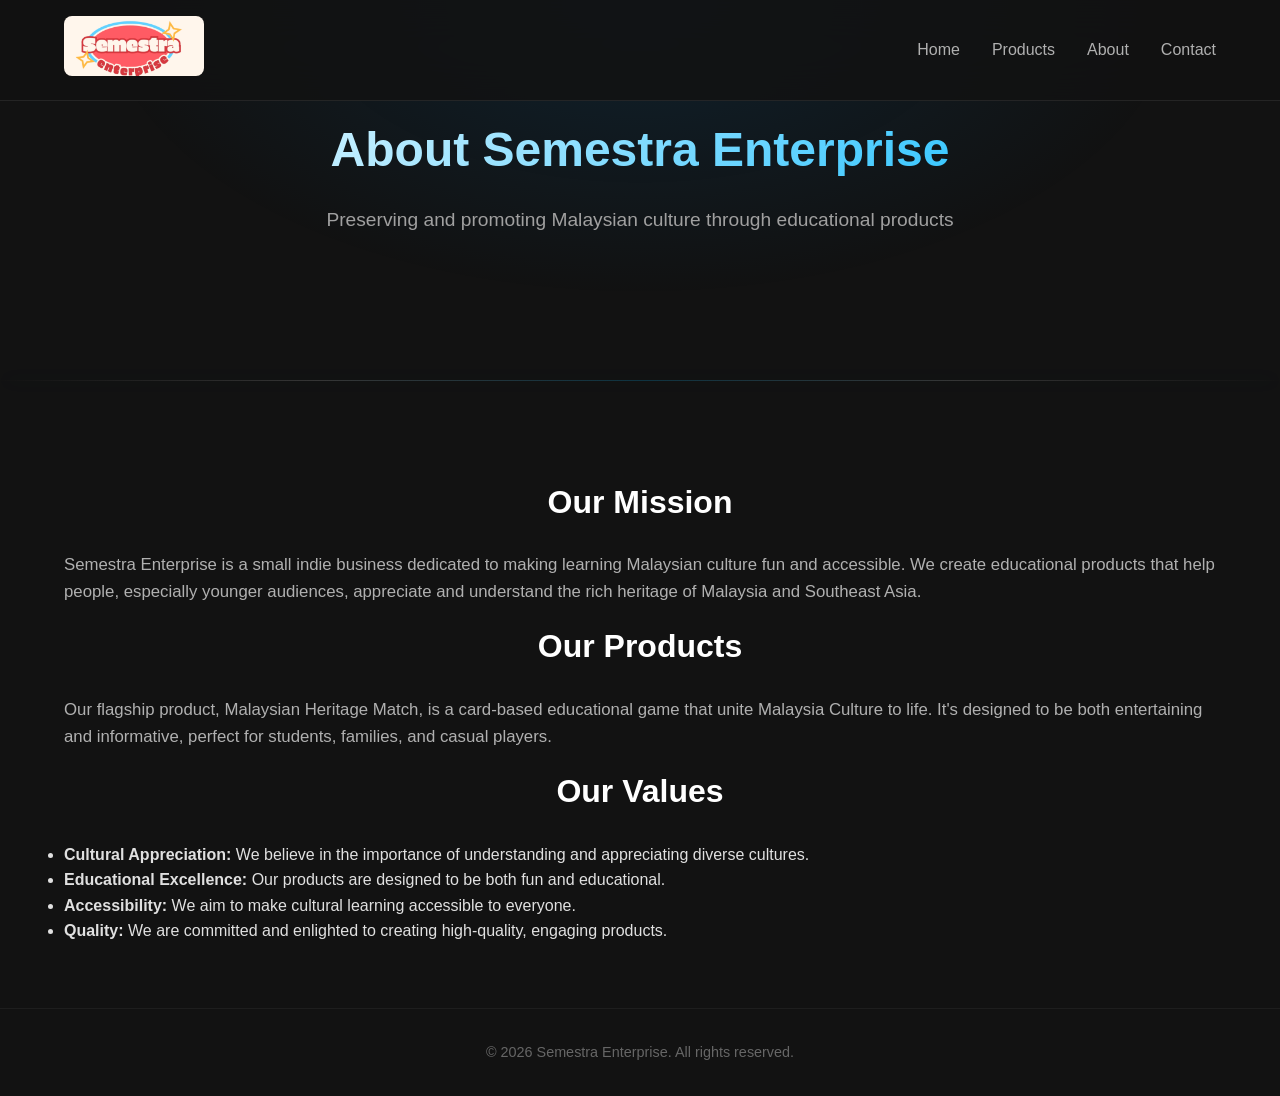
==== docs/about.html @ 5977fb9f "href to main page when clicked on logo. fixed logo size" ====
<!DOCTYPE html>
<html lang="en">
<head>
  <meta charset="UTF-8">
  <meta name="viewport" content="width=device-width, initial-scale=1.0">
  <title>About Semestra Enterprise</title>
  <link rel="stylesheet" href="style.css">
</head>
<body>
  <nav>
    <div class="container">
      <a href="index.html"><img src="assets/image/logo.jpeg" alt="Semestra Enterprise Logo" href class="logo"></a>
      <span class="menu-toggle">&#9776;</span>
        <div class="nav-links">
          <a href="index.html">Home</a>
          <a href="products.html">Products</a>
          <a href="about.html">About</a>
          <a href="contact.html">Contact</a>
        </div>
    </div>
  </nav>

  <section class="hero">
    <div class="container">
      <h1>About Semestra Enterprise</h1>
      <p>Preserving and promoting Malaysian culture through educational products</p>
    </div>
  </section>

  <div class="divider"></div>
  <section>
    <div class="container">
      <h2>Our Mission</h2>
      <p>Semestra Enterprise is a small indie business dedicated to making learning Malaysian culture fun and accessible. We create educational products that help people, especially younger audiences, appreciate and understand the rich heritage of Malaysia and Southeast Asia.</p>
      
      <h2>Our Products</h2>
      <p>Our flagship product, Malaysian Heritage Match, is a card-based educational game that unite Malaysia Culture to life. It's designed to be both entertaining and informative, perfect for students, families, and casual players.</p>
      
      <h2>Our Values</h2>
      <ul>
        <li><strong>Cultural Appreciation:</strong> We believe in the importance of understanding and appreciating diverse cultures.</li>
        <li><strong>Educational Excellence:</strong> Our products are designed to be both fun and educational.</li>
        <li><strong>Accessibility:</strong> We aim to make cultural learning accessible to everyone.</li>
        <li><strong>Quality:</strong> We are committed and enlighted to creating high-quality, engaging products.</li>
      </ul>
    </div>
  </section>

  <footer>
    <div class="container">
      <p>&copy; 2026 Semestra Enterprise. All rights reserved.</p>
    </div>
  </footer>

    <script src="script.js"></script>
</body>
</html>
---- docs/style.css ----
/* =========================
   Global Styles
========================= */
* {
  box-sizing: border-box;
  margin: 0;
  padding: 0;
}

html,
body {
  font-family: "Segoe UI", "Helvetica Neue", Arial, sans-serif;
  line-height: 1.6;
  color: #e0e0e0;
  background-color: #121212;
  min-height: 100vh;
  transition: background-color 0.3s, color 0.3s;
}

/* =========================
   Layout
========================= */
.container {
  width: 90%;
  max-width: 1200px;
  margin: 0 auto;
}

/* =========================
   Glass Effects
========================= */
.glass {
  background: rgba(255, 255, 255, 0.08);
  backdrop-filter: blur(12px);
  -webkit-backdrop-filter: blur(12px);
  border: 1px solid rgba(255, 255, 255, 0.1);
}

.glass-nav {
  background: rgba(18, 18, 18, 0.85);
  backdrop-filter: blur(20px);
  -webkit-backdrop-filter: blur(20px);
  border-bottom: 1px solid rgba(255, 255, 255, 0.08);
}

.glass-card {
  background: rgba(255, 255, 255, 0.06);
  backdrop-filter: blur(20px);
  -webkit-backdrop-filter: blur(20px);
  border: 1px solid rgba(255, 255, 255, 0.1);
  transition:
    transform 0.3s,
    box-shadow 0.3s,
    background 0.3s;
}

.glass-card:hover {
  transform: translateY(-8px);
  box-shadow: 0 20px 40px rgba(0, 0, 0, 0.4);
  background: rgba(255, 255, 255, 0.1);
}

/* =========================
   Navbar
========================= */
nav {
  position: fixed;
  top: 0;
  left: 0;
  width: 100%;
  padding: 1rem 0;
  z-index: 1000;

  background: rgba(18, 18, 18, 0.85);
  backdrop-filter: blur(20px);
  -webkit-backdrop-filter: blur(20px);

  border-bottom: 1px solid rgba(255, 255, 255, 0.08);
}

/* FIXED */
nav .container {
  display: flex;
  align-items: center;
  justify-content: space-between;
}

.logo {
  height: 60px;
  width: 140px;
  margin-right: 1rem;
  animation: pulseLogo 3s ease-in-out infinite;
  border-radius: 8px;
  overflow: hidden;
  object-fit:cover;
}

nav .nav-links {
  display: flex;
  align-items: center;
  gap: 2rem;
}

nav a {
  text-decoration: none;
  color: #b0b0b0;
  font-weight: 500;
  font-size: 1rem;
  transition:
    color 0.2s,
    text-shadow 0.2s;
}

nav a:hover {
  color: #fff;
  text-shadow: 0 0 20px rgba(0, 183, 255, 0.5);
}

/* Hamburger */
nav .menu-toggle {
  display: none;
  cursor: pointer;
  font-size: 1.8rem;
  color: white;
  user-select: none;
}

/* =========================
   Hero
========================= */
.hero {
  padding: 7rem 0 5rem;
  text-align: center;
  position: relative;
  overflow: hidden;
}

.hero::before {
  content: "";
  position: absolute;
  inset: 0;

  background: radial-gradient(
    ellipse at top,
    rgba(0, 120, 200, 0.15) 0%,
    transparent 60%
  );

  pointer-events: none;
}

.hero img:not(.hero-comp-logo) {
  animation: pulseLogo 3s ease-in-out infinite;
  margin-bottom: 1.5rem;
  animation: pulseLogo 3s ease-in-out infinite;
  border-radius: 8px;
  overflow: hidden;
}

.hero-comp-logo {
  width: 600px;
  /* max-width: 600px; */
  height: 300px;
  margin-bottom: 2rem;
  border-radius: 12px;
  overflow: hidden;
  object-fit: contain;

  opacity: 0;
  animation: fadeIn 3s ease forwards 0.75s;
}


.hero h1 {
  font-size: 3rem;
  margin-bottom: 1rem;

  background: linear-gradient(135deg, #fff 0%, #00b7ff 100%);
  -webkit-background-clip: text;
  -webkit-text-fill-color: transparent;
  background-clip: text;

  opacity: 0;
  animation: fadeIn 0.5s ease forwards;
}

.hero p {
  font-size: 1.2rem;
  margin-bottom: 2rem;
  color: #a0a0a0;

  opacity: 0;
  animation: fadeIn 0.5s ease forwards 0.25s;
}

.hero .btn {
  display: inline-block;

  padding: 0.9rem 2rem;
  border: none;
  border-radius: 8px;

  text-decoration: none;
  font-size: 1rem;
  font-weight: 600;

  cursor: pointer;

  background: linear-gradient(135deg, #0077c2 0%, #00b7ff 100%);
  color: white;

  transition:
    transform 0.2s,
    box-shadow 0.2s;

  opacity: 0;
  animation: fadeIn 0.5s ease forwards 0.5s;
}

.hero .btn:hover {
  transform: translateY(-6px);
  box-shadow: 0 10px 30px rgba(0, 183, 255, 0.3);
}

/* =========================
   Product Grid
========================= */
.product-grid {
  display: grid;
  grid-template-columns: repeat(auto-fit, minmax(280px, 1fr));
  gap: 2rem;

  margin: 3rem 0;
}

/* =========================
   Product Card
========================= */
.product-card {
  position: relative;

  border: 1px solid rgba(255, 255, 255, 0.08);
  border-radius: 18px;
  overflow: hidden;

  display: flex;
  flex-direction: column;

  cursor: pointer;

  background:
    linear-gradient(
      180deg,
      rgba(255, 255, 255, 0.06) 0%,
      rgba(255, 255, 255, 0.02) 100%
    ),
    rgba(20, 20, 20, 0.75);

  backdrop-filter: blur(18px);

  box-shadow:
    0 10px 30px rgba(0, 0, 0, 0.35),
    inset 0 1px 0 rgba(255, 255, 255, 0.05);

  transition:
    transform 0.25s ease,
    box-shadow 0.25s ease,
    border-color 0.25s ease;

  opacity: 0;
  animation: fadeIn 0.8s ease forwards 0.2s;
}

.product-card:hover {
  transform: translateY(-6px);

  border-color: rgba(0, 183, 255, 0.35);

  box-shadow:
    0 18px 45px rgba(0, 0, 0, 0.45),
    0 0 20px rgba(0, 183, 255, 0.12);
}

.product-card img {
  width: 100%;
  height: 220px;
  object-fit: cover;

  border-bottom: 1px solid rgba(255, 255, 255, 0.05);
}

.product-card .card-body {
  padding: 1.5rem;

  display: flex;
  flex-direction: column;
  flex-grow: 1;
}

.product-card h3 {
  font-size: 1.3rem;
  margin-bottom: 0.5rem;

  padding: 0.2rem 0.4rem;

  color: white;
}

.product-card p {
  flex-grow: 1;

  padding: 0.2rem 0.4rem;

  font-size: 0.95rem;
  margin-bottom: 1rem;

  color: #a0a0a0;
}

.product-card .price {
  font-size: 1.2rem;
  font-weight: bold;

  margin-bottom: 1rem;

  color: #00b7ff;
}

.product-card .btn {
  align-self: flex-start;

  margin: 1rem 1rem;

  padding: 0.6rem 1.2rem;
  border-radius: 6px;

  text-decoration: none;
  font-size: 0.9rem;
  font-weight: 600;

  background: linear-gradient(135deg, #0077c2 0%, #00b7ff 100%);
  color: white;

  transition:
    transform 0.2s,
    box-shadow 0.2s;
}

.product-card .btn:hover {
  transform: translateY(-2px);
  box-shadow: 0 8px 20px rgba(0, 183, 255, 0.25);
}

/* =========================
   Product Detail
========================= */
.product-detail {
  display: grid;
  grid-template-columns: 1fr 1fr;

  gap: 3rem;
  align-items: start;

  margin-top: 2rem;
}

.product-detail .product-image {
  width: 100%;
  border-radius: 16px;
}

.product-info {
  padding: 1rem;
}

.product-info h3 {
  font-size: 2rem;
  margin-bottom: 1rem;
}

.product-info .description {
  font-size: 1.1rem;
  margin-bottom: 1.5rem;

  color: #b0b0b0;
}

.product-info .price {
  font-size: 2rem;
  margin-bottom: 1.5rem;

  color: #00b7ff;
}

/* =========================
   Sections
========================= */
section {
  padding: 4rem 0;
  animation: fadeIn 0.8s ease forwards;
}

section h2 {
  text-align: center;

  font-size: 2rem;
  margin-bottom: 1.5rem;

  color: white;
}

section p {
  color: #b0b0b0;
  margin-bottom: 1rem;

  font-size: 1.05rem;
}

/* =========================
   Form
========================= */
form {
  max-width: 600px;
  margin: 0 auto;

  display: grid;
  gap: 1rem;
}

form input,
form textarea {
  width: 100%;

  padding: 1rem;
  border-radius: 8px;

  border: 1px solid rgba(255, 255, 255, 0.1);

  background: rgba(255, 255, 255, 0.05);
  color: white;

  font-family: inherit;
  font-size: 1rem;

  transition:
    border-color 0.2s,
    background 0.2s;
}

form input:focus,
form textarea:focus {
  outline: none;

  border-color: #00b7ff;
  background: rgba(255, 255, 255, 0.08);
}

form button {
  padding: 1rem 1.5rem;
  border: none;
  border-radius: 8px;

  cursor: pointer;

  font-size: 1rem;
  font-weight: 600;

  background: linear-gradient(135deg, #0077c2 0%, #00b7ff 100%);
  color: white;

  transition:
    transform 0.2s,
    box-shadow 0.2s;
}

form button:hover {
  transform: translateY(-2px);
  box-shadow: 0 10px 30px rgba(0, 183, 255, 0.3);
}

/* =========================
   Footer
========================= */
footer {
  text-align: center;

  padding: 2rem 0;

  font-size: 0.9rem;
  color: #666;

  border-top: 1px solid rgba(255, 255, 255, 0.05);
}

/* =========================
   Animations
========================= */
@keyframes fadeIn {
  from {
    opacity: 0;
    transform: translateY(20px);
  }

  to {
    opacity: 1;
    transform: translateY(0);
  }
}

@keyframes pulseLogo {
  0%,
  100% {
    transform: scale(1);
  }

  50% {
    transform: scale(1.05);
  }
}

/* =========================
   Mobile
========================= */
@media (max-width: 768px) {
  .hero h1 {
    font-size: 2rem;
  }

  /* SHOW hamburger */
  nav .menu-toggle {
    display: block;
  }

  /* Mobile nav */
  nav .nav-links {
    display: none;

    position: absolute;
    top: 100%;
    left: 0;

    width: 100%;

    flex-direction: column;
    align-items: center;

    gap: 1rem;
    padding: 1.5rem;

    background: rgba(18, 18, 18, 0.95);

    border-bottom: 1px solid rgba(255, 255, 255, 0.08);
  }

  nav .nav-links.show {
    display: flex;
  }

  .product-detail {
    grid-template-columns: 1fr;
    gap: 2rem;
  }
}

/* Hide hamburger on desktop */
@media (min-width: 769px) {
  nav .menu-toggle {
    display: none;
  }
}

.divider {
  width: 100%;
  height: 1px;
  margin: 2rem 0;

  border: none;

  background: linear-gradient(
    to right,
    transparent,
    rgba(255, 255, 255, 0.15),
    rgba(0, 183, 255, 0.2),
    rgba(255, 255, 255, 0.15),
    transparent
  );

  box-shadow: 0 0 20px rgba(0, 183, 255, 0.15);
}

.form-note {
  text-align: center;
  font-size: 0.9rem;
  color: #888;
  margin-top: 1rem;
}

.contact-btn-list {
  display: flex;
  justify-content: center;
  gap: 10px;
  flex-direction: row;
}

.btn-contact {
  display: block;
  width: fit-content;
  /* margin: 0 auto; */

  padding: 0.9rem 2rem;
  border: none;
  border-radius: 8px;

  text-decoration: none;
  font-size: 1rem;
  font-weight: 600;

  cursor: pointer;

  background: linear-gradient(135deg, #0077c2 0%, #00b7ff 100%);
  color: white;

  transition:
    transform 0.2s,
    box-shadow 0.2s;
}
.btn-contact:hover {
  transform: translateY(-2px);
  box-shadow: 0 10px 30px rgba(0, 183, 255, 0.3);
}
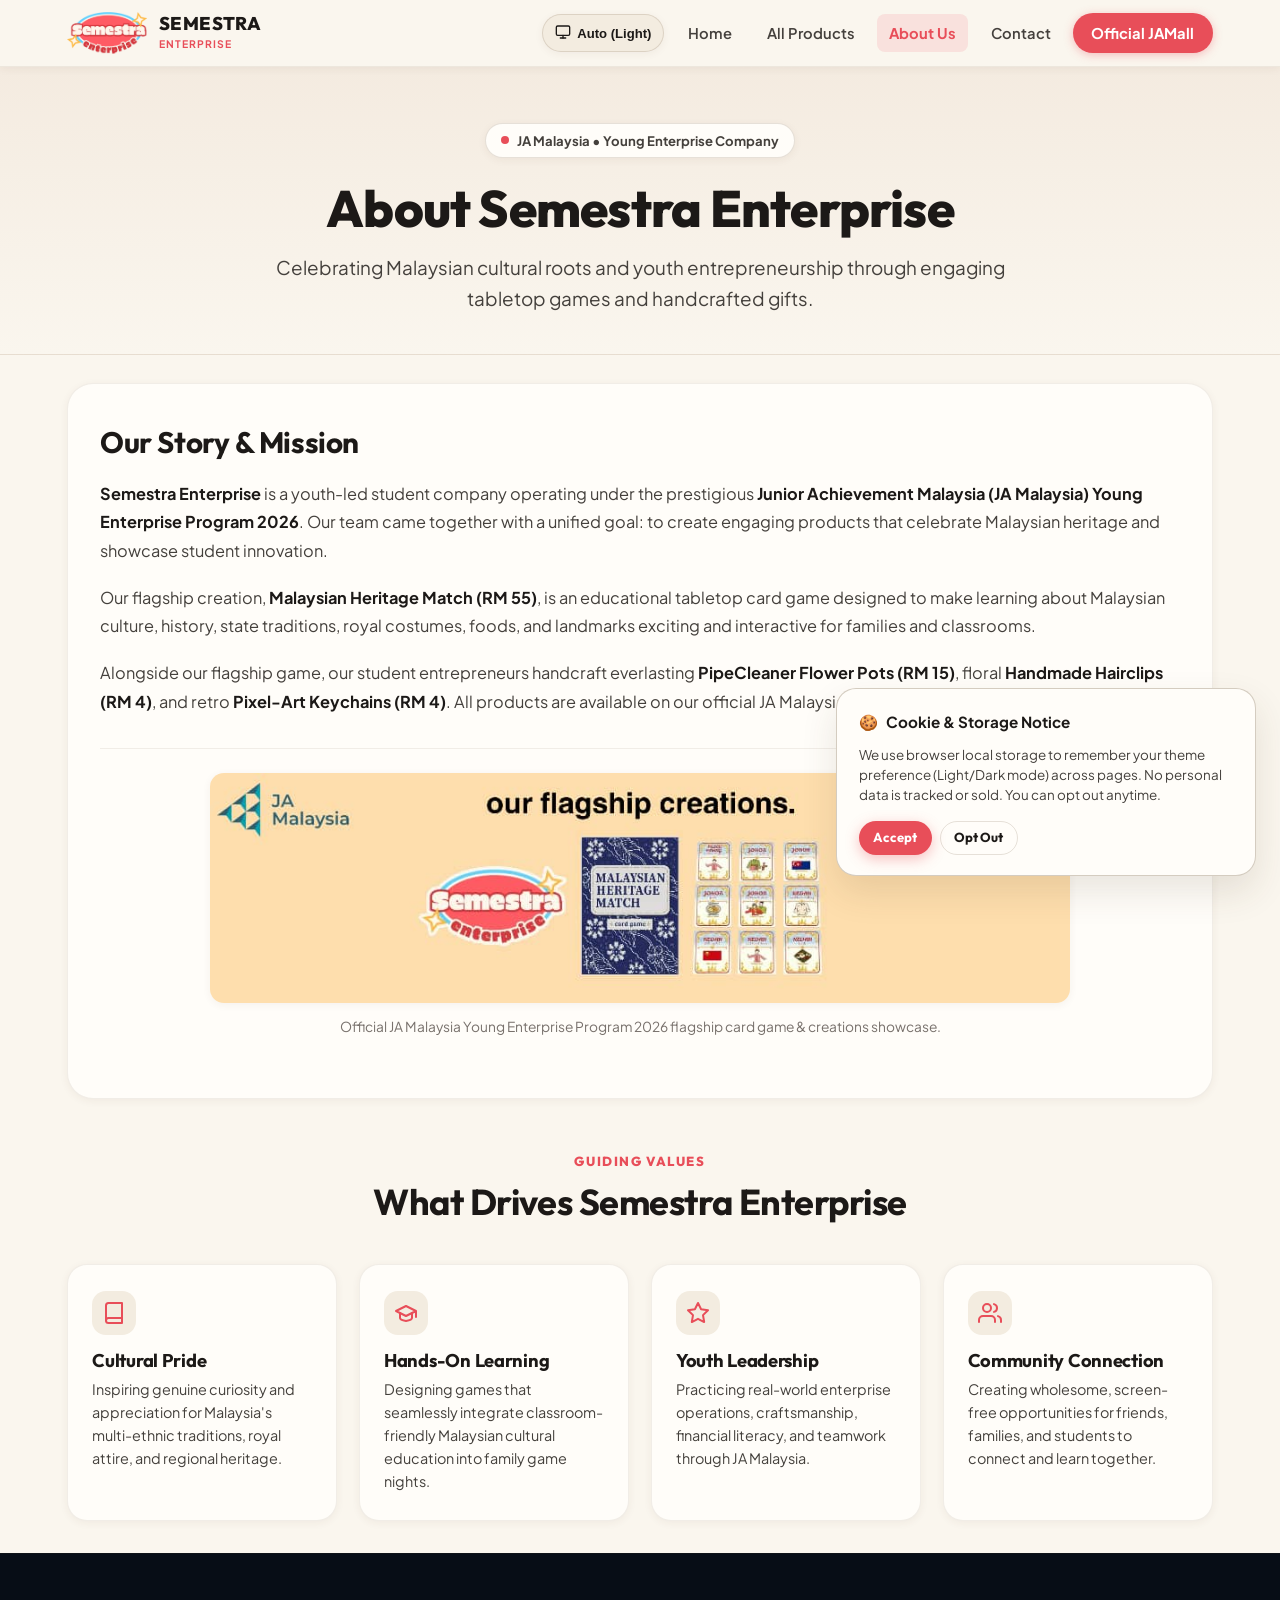
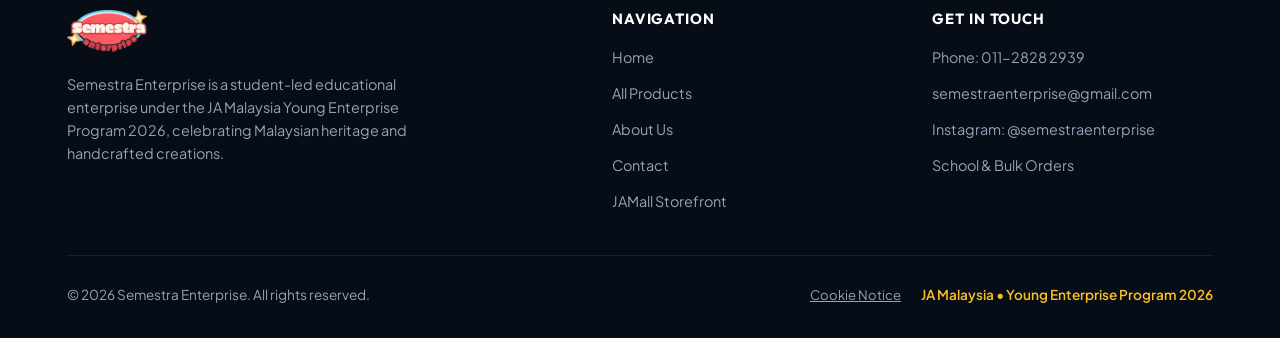
==== commit 042e0a3e: "feat: complete storefront update with 3-mode theme, official JAMall assets, mobile responsiveness, a" ====
--- a/docs/about.html
+++ b/docs/about.html
@@ -1,57 +1,227 @@
 <!DOCTYPE html>
 <html lang="en">
-<head>
-  <meta charset="UTF-8">
-  <meta name="viewport" content="width=device-width, initial-scale=1.0">
-  <title>About Semestra Enterprise</title>
-  <link rel="stylesheet" href="style.css">
-</head>
-<body>
-  <nav>
-    <div class="container">
-      <a href="index.html"><img src="assets/image/logo.jpeg" alt="Semestra Enterprise Logo" href class="logo"></a>
-      <span class="menu-toggle">&#9776;</span>
-        <div class="nav-links">
-          <a href="index.html">Home</a>
-          <a href="products.html">Products</a>
-          <a href="about.html">About</a>
-          <a href="contact.html">Contact</a>
-        </div>
-    </div>
-  </nav>
-
-  <section class="hero">
-    <div class="container">
-      <h1>About Semestra Enterprise</h1>
-      <p>Preserving and promoting Malaysian culture through educational products</p>
-    </div>
-  </section>
-
-  <div class="divider"></div>
-  <section>
-    <div class="container">
-      <h2>Our Mission</h2>
-      <p>Semestra Enterprise is a small indie business dedicated to making learning Malaysian culture fun and accessible. We create educational products that help people, especially younger audiences, appreciate and understand the rich heritage of Malaysia and Southeast Asia.</p>
-      
-      <h2>Our Products</h2>
-      <p>Our flagship product, Malaysian Heritage Match, is a card-based educational game that unite Malaysia Culture to life. It's designed to be both entertaining and informative, perfect for students, families, and casual players.</p>
-      
-      <h2>Our Values</h2>
-      <ul>
-        <li><strong>Cultural Appreciation:</strong> We believe in the importance of understanding and appreciating diverse cultures.</li>
-        <li><strong>Educational Excellence:</strong> Our products are designed to be both fun and educational.</li>
-        <li><strong>Accessibility:</strong> We aim to make cultural learning accessible to everyone.</li>
-        <li><strong>Quality:</strong> We are committed and enlighted to creating high-quality, engaging products.</li>
-      </ul>
-    </div>
-  </section>
-
-  <footer>
-    <div class="container">
-      <p>&copy; 2026 Semestra Enterprise. All rights reserved.</p>
-    </div>
-  </footer>
+  <head>
+    <meta charset="UTF-8" />
+    <meta name="viewport" content="width=device-width, initial-scale=1.0" />
+    <title>About Semestra Enterprise | Malaysian Heritage & Youth Entrepreneurship</title>
+    <meta name="description" content="Learn about Semestra Enterprise, a student-led company under the JA Malaysia Young Enterprise Program 2026 dedicated to celebrating Malaysian culture and youth entrepreneurship." />
+    <link rel="icon" type="image/x-icon" href="assets/icons/favicon.ico" />
+    <link rel="stylesheet" href="style.css" />
+    <script>
+      (function() {
+        const saved = localStorage.getItem('semestra_theme_preference') || 'system';
+        const isDark = window.matchMedia && window.matchMedia('(prefers-color-scheme: dark)').matches;
+        const resolved = saved === 'system' ? (isDark ? 'dark' : 'light') : saved;
+        document.documentElement.setAttribute('data-theme', resolved);
+        document.documentElement.setAttribute('data-theme-setting', saved);
+      })();
+    </script>
+  </head>
+  <body>
+    <!-- Header Navigation -->
+    <nav>
+      <div class="container">
+        <a href="index.html" class="brand-link">
+          <img src="assets/image/logo.png" alt="Semestra Enterprise Logo" class="logo" />
+          <div class="brand-title">
+            <span class="main-name">SEMESTRA</span>
+            <span class="tagline-small">ENTERPRISE</span>
+          </div>
+        </a>
+
+        <div class="nav-right-group">
+          <!-- Theme Switcher (3 Modes: System, Light, Dark) -->
+          <div class="theme-switch-wrap">
+            <button type="button" class="theme-toggle-btn" id="theme-toggle-btn" aria-label="Select theme mode">
+              <span id="theme-active-icon">
+                <svg viewBox="0 0 24 24" fill="none" stroke="currentColor" stroke-width="2" stroke-linecap="round" stroke-linejoin="round"><rect x="2" y="3" width="20" height="14" rx="2" ry="2"></rect><line x1="8" y1="21" x2="16" y2="21"></line><line x1="12" y1="17" x2="12" y2="21"></line></svg>
+              </span>
+              <span id="theme-active-label">Auto</span>
+            </button>
+            <div class="theme-menu-dropdown" id="theme-menu-dropdown">
+              <button type="button" class="theme-menu-item" data-theme-value="system">
+                <svg viewBox="0 0 24 24" fill="none" stroke="currentColor" stroke-width="2" stroke-linecap="round" stroke-linejoin="round"><rect x="2" y="3" width="20" height="14" rx="2" ry="2"></rect><line x1="8" y1="21" x2="16" y2="21"></line><line x1="12" y1="17" x2="12" y2="21"></line></svg>
+                <span>System</span>
+              </button>
+              <button type="button" class="theme-menu-item" data-theme-value="light">
+                <svg viewBox="0 0 24 24" fill="none" stroke="currentColor" stroke-width="2" stroke-linecap="round" stroke-linejoin="round"><circle cx="12" cy="12" r="5"></circle><line x1="12" y1="1" x2="12" y2="3"></line><line x1="12" y1="21" x2="12" y2="23"></line><line x1="4.22" y1="4.22" x2="5.64" y2="5.64"></line><line x1="18.36" y1="18.36" x2="19.78" y2="19.78"></line><line x1="1" y1="12" x2="3" y2="12"></line><line x1="21" y1="12" x2="23" y2="12"></line><line x1="4.22" y1="19.78" x2="5.64" y2="18.36"></line><line x1="18.36" y1="5.64" x2="19.78" y2="4.22"></line></svg>
+                <span>Light</span>
+              </button>
+              <button type="button" class="theme-menu-item" data-theme-value="dark">
+                <svg viewBox="0 0 24 24" fill="none" stroke="currentColor" stroke-width="2" stroke-linecap="round" stroke-linejoin="round"><path d="M21 12.79A9 9 0 1 1 11.21 3 7 7 0 0 0 21 12.79z"></path></svg>
+                <span>Dark</span>
+              </button>
+            </div>
+          </div>
+
+          <button class="menu-toggle" aria-label="Toggle navigation menu">
+            <svg width="20" height="20" viewBox="0 0 24 24" fill="none" stroke="currentColor" stroke-width="2" stroke-linecap="round" stroke-linejoin="round">
+              <line x1="3" y1="12" x2="21" y2="12"></line>
+              <line x1="3" y1="6" x2="21" y2="6"></line>
+              <line x1="3" y1="18" x2="21" y2="18"></line>
+            </svg>
+          </button>
+
+          <div class="nav-links">
+            <a href="index.html">Home</a>
+            <a href="products.html">All Products</a>
+            <a href="about.html" class="active">About Us</a>
+            <a href="contact.html">Contact</a>
+            <a href="https://jamalaysia.org.my/JAMall/semestraenterprise/" target="_blank" rel="noopener" class="nav-cta">Official JAMall</a>
+          </div>
+        </div>
+      </div>
+    </nav>
+
+    <!-- About Hero -->
+    <header class="hero" style="padding: 3.5rem 0 2.5rem; text-align: center;">
+      <div class="container" style="max-width: 780px;">
+        <div class="hero-badge-pill" style="margin: 0 auto 1.25rem;">
+          <span class="pill-dot"></span>
+          <span>JA Malaysia • Young Enterprise Company</span>
+        </div>
+        <h1 style="color: var(--text-primary); margin-bottom: 0.85rem;">About Semestra Enterprise</h1>
+        <p class="lead" style="margin-bottom: 0;">
+          Celebrating Malaysian cultural roots and youth entrepreneurship through engaging tabletop games and handcrafted gifts.
+        </p>
+      </div>
+    </header>
+
+    <!-- Main Story Narrative -->
+    <main class="container">
+      <div class="story-card">
+        <h2>Our Story & Mission</h2>
+        <p>
+          <strong>Semestra Enterprise</strong> is a youth-led student company operating under the prestigious <strong>Junior Achievement Malaysia (JA Malaysia) Young Enterprise Program 2026</strong>. Our team came together with a unified goal: to create engaging products that celebrate Malaysian heritage and showcase student innovation.
+        </p>
+        <p>
+          Our flagship creation, <strong>Malaysian Heritage Match (RM 55)</strong>, is an educational tabletop card game designed to make learning about Malaysian culture, history, state traditions, royal costumes, foods, and landmarks exciting and interactive for families and classrooms.
+        </p>
+        <p>
+          Alongside our flagship game, our student entrepreneurs handcraft everlasting <strong>PipeCleaner Flower Pots (RM 15)</strong>, floral <strong>Handmade Hairclips (RM 4)</strong>, and retro <strong>Pixel-Art Keychains (RM 4)</strong>. All products are available on our official JA Malaysia Mall storefront.
+        </p>
+
+        <!-- Official YE Creation Showcase Banner -->
+        <div style="margin-top: 2rem; padding-top: 1.5rem; border-top: 1px solid var(--border-subtle); text-align: center;">
+          <img src="assets/image/Banner.jpeg" alt="Semestra Enterprise Flagship Creations - JA Malaysia Young Enterprise Program" style="width: 100%; max-width: 860px; height: auto; margin: 0 auto; border-radius: var(--radius-md); box-shadow: var(--shadow-sm);" />
+          <p style="font-size: 0.86rem; color: var(--text-muted); margin-top: 0.75rem;">
+            Official JA Malaysia Young Enterprise Program 2026 flagship card game & creations showcase.
+          </p>
+        </div>
+      </div>
+
+      <!-- Core Values Grid -->
+      <div class="section-header">
+        <span class="section-eyebrow">Guiding Values</span>
+        <h2>What Drives Semestra Enterprise</h2>
+      </div>
+
+      <div class="values-grid">
+        <div class="value-card">
+          <div class="value-card-icon">
+            <svg width="24" height="24" viewBox="0 0 24 24" fill="none" stroke="currentColor" stroke-width="2" stroke-linecap="round" stroke-linejoin="round">
+              <path d="M4 19.5A2.5 2.5 0 0 1 6.5 17H20"></path>
+              <path d="M6.5 2H20v20H6.5A2.5 2.5 0 0 1 4 19.5v-15A2.5 2.5 0 0 1 6.5 2z"></path>
+            </svg>
+          </div>
+          <h3>Cultural Pride</h3>
+          <p>Inspiring genuine curiosity and appreciation for Malaysia's multi-ethnic traditions, royal attire, and regional heritage.</p>
+        </div>
+
+        <div class="value-card">
+          <div class="value-card-icon">
+            <svg width="24" height="24" viewBox="0 0 24 24" fill="none" stroke="currentColor" stroke-width="2" stroke-linecap="round" stroke-linejoin="round">
+              <path d="M22 10v6M2 10l10-5 10 5-10 5z"></path>
+              <path d="M6 12v5c0 2 6 3 6 3s6-1 6-3v-5"></path>
+            </svg>
+          </div>
+          <h3>Hands-On Learning</h3>
+          <p>Designing games that seamlessly integrate classroom-friendly Malaysian cultural education into family game nights.</p>
+        </div>
+
+        <div class="value-card">
+          <div class="value-card-icon">
+            <svg width="24" height="24" viewBox="0 0 24 24" fill="none" stroke="currentColor" stroke-width="2" stroke-linecap="round" stroke-linejoin="round">
+              <polygon points="12 2 15.09 8.26 22 9.27 17 14.14 18.18 21.02 12 17.77 5.82 21.02 7 14.14 2 9.27 8.91 8.26 12 2"></polygon>
+            </svg>
+          </div>
+          <h3>Youth Leadership</h3>
+          <p>Practicing real-world enterprise operations, craftsmanship, financial literacy, and teamwork through JA Malaysia.</p>
+        </div>
+
+        <div class="value-card">
+          <div class="value-card-icon">
+            <svg width="24" height="24" viewBox="0 0 24 24" fill="none" stroke="currentColor" stroke-width="2" stroke-linecap="round" stroke-linejoin="round">
+              <path d="M17 21v-2a4 4 0 0 0-4-4H5a4 4 0 0 0-4 4v2"></path>
+              <circle cx="9" cy="7" r="4"></circle>
+              <path d="M23 21v-2a4 4 0 0 0-3-3.87"></path>
+              <path d="M16 3.13a4 4 0 0 1 0 7.75"></path>
+            </svg>
+          </div>
+          <h3>Community Connection</h3>
+          <p>Creating wholesome, screen-free opportunities for friends, families, and students to connect and learn together.</p>
+        </div>
+      </div>
+    </main>
+
+    <!-- Footer -->
+    <footer>
+      <div class="container">
+        <div class="footer-grid">
+          <div class="footer-brand">
+            <img src="assets/image/logo.png" alt="Semestra Enterprise" class="footer-logo" />
+            <p>
+              Semestra Enterprise is a student-led educational enterprise under the JA Malaysia Young Enterprise Program 2026, celebrating Malaysian heritage and handcrafted creations.
+            </p>
+          </div>
+          <div class="footer-col">
+            <h4>Navigation</h4>
+            <ul>
+              <li><a href="index.html">Home</a></li>
+              <li><a href="products.html">All Products</a></li>
+              <li><a href="about.html">About Us</a></li>
+              <li><a href="contact.html">Contact</a></li>
+              <li><a href="https://jamalaysia.org.my/JAMall/semestraenterprise/" target="_blank" rel="noopener">JAMall Storefront</a></li>
+            </ul>
+          </div>
+          <div class="footer-col">
+            <h4>Get in Touch</h4>
+            <ul>
+              <li><a href="tel:01128282939">Phone: 011-2828 2939</a></li>
+              <li><a href="mailto:semestraenterprise@gmail.com">semestraenterprise@gmail.com</a></li>
+              <li><a href="https://www.instagram.com/semestraenterprise" target="_blank" rel="noopener">Instagram: @semestraenterprise</a></li>
+              <li><a href="contact.html">School & Bulk Orders</a></li>
+            </ul>
+          </div>
+        </div>
+
+        <div class="footer-bottom">
+          <p>&copy; 2026 Semestra Enterprise. All rights reserved.</p>
+          <div style="display: flex; align-items: center; gap: 1.25rem; flex-wrap: wrap;">
+            <button type="button" class="cookie-settings-link">Cookie Notice</button>
+            <p style="color: #FBBF24; font-weight: 600; margin: 0;">JA Malaysia • Young Enterprise Program 2026</p>
+          </div>
+        </div>
+      </div>
+    </footer>
+
+    <!-- Cookie & Local Storage Notice Banner -->
+    <aside id="cookie-banner" class="cookie-banner" role="region" aria-label="Cookie and storage notice">
+      <div class="cookie-banner-content">
+        <div class="cookie-banner-title">
+          <span>🍪</span>
+          <span>Cookie & Storage Notice</span>
+        </div>
+        <p>
+          We use browser local storage to remember your theme preference (Light/Dark mode) across pages. No personal data is tracked or sold. You can opt out anytime.
+        </p>
+        <div class="cookie-banner-actions">
+          <button type="button" id="cookie-accept-btn" class="btn btn-primary btn-sm">Accept</button>
+          <button type="button" id="cookie-decline-btn" class="btn btn-outline btn-sm">Opt Out</button>
+        </div>
+      </div>
+    </aside>
 
     <script src="script.js"></script>
-</body>
+  </body>
 </html>
--- a/docs/style.css
+++ b/docs/style.css
@@ -1,632 +1,1861 @@
-/* =========================
-   Global Styles
-========================= */
-* {
+/* ==========================================================================
+   SEMESTRA ENTERPRISE - DESIGN SYSTEM (LIGHT / DARK / SYSTEM MODES)
+   Authentic & Professional (JA Malaysia Young Enterprise 2026)
+   ========================================================================== */
+
+@import url('https://fonts.googleapis.com/css2?family=Outfit:wght@500;600;700;800&family=Plus+Jakarta+Sans:ital,wght@0,400;0,500;0,600;0,700;1,400&display=swap');
+
+:root {
+  /* Brand Core Palette */
+  --color-primary: #E84E59;
+  --color-primary-hover: #D33642;
+  --color-primary-soft: rgba(232, 78, 89, 0.12);
+  --color-primary-border: rgba(232, 78, 89, 0.35);
+
+  --color-gold: #D97706;
+  --color-gold-hover: #B45309;
+  --color-gold-soft: rgba(217, 119, 6, 0.12);
+  --color-gold-border: rgba(217, 119, 6, 0.35);
+
+  --color-teal: #0D9488;
+  --color-teal-soft: rgba(13, 148, 136, 0.12);
+  --color-teal-border: rgba(13, 148, 136, 0.35);
+
+  --color-sale: #DC2626;
+  --color-sale-soft: rgba(220, 38, 38, 0.12);
+
+  /* Typography */
+  --font-heading: 'Outfit', -apple-system, BlinkMacSystemFont, sans-serif;
+  --font-body: 'Plus Jakarta Sans', -apple-system, BlinkMacSystemFont, sans-serif;
+
+  /* Layout & Geometry */
+  --radius-xs: 4px;
+  --radius-sm: 8px;
+  --radius-md: 14px;
+  --radius-lg: 20px;
+  --radius-xl: 26px;
+  --radius-full: 9999px;
+
+  --transition-fast: 0.18s ease;
+  --transition-normal: 0.25s cubic-bezier(0.16, 1, 0.3, 1);
+  --transition-smooth: 0.35s cubic-bezier(0.16, 1, 0.3, 1);
+}
+
+/* ==========================================================================
+   THEME PALETTES: LIGHT & DARK
+   ========================================================================== */
+
+/* Dark Theme Palette (Default / [data-theme="dark"]) */
+:root,
+[data-theme="dark"] {
+  --bg-page: #0B121E;
+  --bg-surface: #121C2F;
+  --bg-surface-elevated: #18253E;
+  --bg-surface-subtle: #152238;
+  --bg-surface-image-wrap: #0E1626;
+
+  --border-subtle: rgba(255, 255, 255, 0.08);
+  --border-medium: rgba(255, 255, 255, 0.14);
+  --border-strong: rgba(255, 255, 255, 0.24);
+
+  --text-primary: #F8FAFC;
+  --text-secondary: #CBD5E1;
+  --text-muted: #8E9FB5;
+  --text-heading-gold: #FBBF24;
+
+  --nav-bg: rgba(18, 28, 47, 0.92);
+  --hero-bg: linear-gradient(180deg, #10192A 0%, #0B121E 100%);
+  --modal-overlay-bg: rgba(6, 10, 18, 0.82);
+
+  --shadow-sm: 0 2px 6px rgba(0, 0, 0, 0.3);
+  --shadow-md: 0 8px 20px rgba(0, 0, 0, 0.4);
+  --shadow-lg: 0 16px 36px rgba(0, 0, 0, 0.5);
+  --shadow-hover: 0 14px 32px rgba(0, 0, 0, 0.55), 0 0 0 1px rgba(232, 78, 89, 0.3);
+}
+
+/* Light Theme Palette ([data-theme="light"]) - Warm Heritage Cream */
+[data-theme="light"] {
+  --bg-page: #FAF6EE;
+  --bg-surface: #FFFDF9;
+  --bg-surface-elevated: #F3ECE0;
+  --bg-surface-subtle: #F7EFE4;
+  --bg-surface-image-wrap: #F5EFE6;
+
+  --border-subtle: rgba(100, 75, 45, 0.09);
+  --border-medium: rgba(100, 75, 45, 0.16);
+  --border-strong: rgba(100, 75, 45, 0.28);
+
+  --text-primary: #1C1917;
+  --text-secondary: #44403C;
+  --text-muted: #78716C;
+  --text-heading-gold: #B45309;
+
+  --nav-bg: rgba(250, 246, 238, 0.94);
+  --hero-bg: linear-gradient(180deg, #F4EBE0 0%, #FAF6EE 100%);
+  --modal-overlay-bg: rgba(28, 25, 23, 0.6);
+
+  --shadow-sm: 0 2px 8px rgba(78, 55, 30, 0.06);
+  --shadow-md: 0 8px 24px rgba(78, 55, 30, 0.08);
+  --shadow-lg: 0 16px 36px rgba(78, 55, 30, 0.12);
+  --shadow-hover: 0 12px 28px rgba(78, 55, 30, 0.14), 0 0 0 1px rgba(232, 78, 89, 0.25);
+}
+
+/* System Preference Fallback */
+@media (prefers-color-scheme: light) {
+  [data-theme="system"] {
+    --bg-page: #FAF6EE;
+    --bg-surface: #FFFDF9;
+    --bg-surface-elevated: #F3ECE0;
+    --bg-surface-subtle: #F7EFE4;
+    --bg-surface-image-wrap: #F5EFE6;
+
+    --border-subtle: rgba(100, 75, 45, 0.09);
+    --border-medium: rgba(100, 75, 45, 0.16);
+    --border-strong: rgba(100, 75, 45, 0.28);
+
+    --text-primary: #1C1917;
+    --text-secondary: #44403C;
+    --text-muted: #78716C;
+    --text-heading-gold: #B45309;
+
+    --nav-bg: rgba(250, 246, 238, 0.94);
+    --hero-bg: linear-gradient(180deg, #F4EBE0 0%, #FAF6EE 100%);
+    --modal-overlay-bg: rgba(28, 25, 23, 0.6);
+
+    --shadow-sm: 0 2px 8px rgba(78, 55, 30, 0.06);
+    --shadow-md: 0 8px 24px rgba(78, 55, 30, 0.08);
+    --shadow-lg: 0 16px 36px rgba(78, 55, 30, 0.12);
+    --shadow-hover: 0 12px 28px rgba(78, 55, 30, 0.14), 0 0 0 1px rgba(232, 78, 89, 0.25);
+  }
+}
+
+/* ==========================================================================
+   CSS Reset & Base
+   ========================================================================== */
+*,
+*::before,
+*::after {
   box-sizing: border-box;
   margin: 0;
   padding: 0;
 }
 
-html,
+html {
+  scroll-behavior: smooth;
+  font-size: 16px;
+  -webkit-text-size-adjust: 100%;
+}
+
 body {
-  font-family: "Segoe UI", "Helvetica Neue", Arial, sans-serif;
-  line-height: 1.6;
-  color: #e0e0e0;
-  background-color: #121212;
+  font-family: var(--font-body);
+  background-color: var(--bg-page);
+  color: var(--text-primary);
+  line-height: 1.65;
   min-height: 100vh;
-  transition: background-color 0.3s, color 0.3s;
-}
-
-/* =========================
-   Layout
-========================= */
+  display: flex;
+  flex-direction: column;
+  overflow-x: hidden;
+  -webkit-font-smoothing: antialiased;
+  -moz-osx-font-smoothing: grayscale;
+  transition: background-color var(--transition-normal), color var(--transition-normal);
+}
+
 .container {
-  width: 90%;
-  max-width: 1200px;
+  width: 92%;
+  max-width: 1180px;
   margin: 0 auto;
-}
-
-/* =========================
-   Glass Effects
-========================= */
-.glass {
-  background: rgba(255, 255, 255, 0.08);
-  backdrop-filter: blur(12px);
-  -webkit-backdrop-filter: blur(12px);
-  border: 1px solid rgba(255, 255, 255, 0.1);
-}
-
-.glass-nav {
-  background: rgba(18, 18, 18, 0.85);
-  backdrop-filter: blur(20px);
-  -webkit-backdrop-filter: blur(20px);
-  border-bottom: 1px solid rgba(255, 255, 255, 0.08);
-}
-
-.glass-card {
-  background: rgba(255, 255, 255, 0.06);
-  backdrop-filter: blur(20px);
-  -webkit-backdrop-filter: blur(20px);
-  border: 1px solid rgba(255, 255, 255, 0.1);
-  transition:
-    transform 0.3s,
-    box-shadow 0.3s,
-    background 0.3s;
-}
-
-.glass-card:hover {
-  transform: translateY(-8px);
-  box-shadow: 0 20px 40px rgba(0, 0, 0, 0.4);
-  background: rgba(255, 255, 255, 0.1);
-}
-
-/* =========================
-   Navbar
-========================= */
+  padding: 0 1rem;
+}
+
+h1,
+h2,
+h3,
+h4,
+h5,
+h6 {
+  font-family: var(--font-heading);
+  font-weight: 700;
+  line-height: 1.25;
+  color: var(--text-primary);
+  letter-spacing: -0.015em;
+  word-break: break-word;
+}
+
+p {
+  color: var(--text-secondary);
+  font-size: 1.02rem;
+  line-height: 1.68;
+}
+
+a {
+  color: inherit;
+  text-decoration: none;
+}
+
+img {
+  max-width: 100%;
+  height: auto;
+  display: block;
+}
+
+/* ==========================================================================
+   Navigation Bar & Controls
+   ========================================================================== */
 nav {
-  position: fixed;
+  position: sticky;
   top: 0;
   left: 0;
   width: 100%;
-  padding: 1rem 0;
   z-index: 1000;
-
-  background: rgba(18, 18, 18, 0.85);
-  backdrop-filter: blur(20px);
-  -webkit-backdrop-filter: blur(20px);
-
-  border-bottom: 1px solid rgba(255, 255, 255, 0.08);
-}
-
-/* FIXED */
+  background: var(--nav-bg);
+  backdrop-filter: blur(14px);
+  -webkit-backdrop-filter: blur(14px);
+  border-bottom: 1px solid var(--border-subtle);
+  box-shadow: var(--shadow-sm);
+  transition: background-color var(--transition-normal), border-color var(--transition-normal);
+}
+
 nav .container {
   display: flex;
   align-items: center;
   justify-content: space-between;
+  padding: 0.75rem 1rem;
+  gap: 0.75rem;
+}
+
+.brand-link {
+  display: flex;
+  align-items: center;
+  gap: 0.75rem;
+  text-decoration: none;
+  flex-shrink: 0;
 }
 
 .logo {
-  height: 60px;
-  width: 140px;
-  margin-right: 1rem;
-  animation: pulseLogo 3s ease-in-out infinite;
-  border-radius: 8px;
-  overflow: hidden;
-  object-fit:cover;
-}
-
-nav .nav-links {
-  display: flex;
-  align-items: center;
-  gap: 2rem;
-}
-
-nav a {
-  text-decoration: none;
-  color: #b0b0b0;
-  font-weight: 500;
-  font-size: 1rem;
-  transition:
-    color 0.2s,
-    text-shadow 0.2s;
-}
-
-nav a:hover {
-  color: #fff;
-  text-shadow: 0 0 20px rgba(0, 183, 255, 0.5);
-}
-
-/* Hamburger */
-nav .menu-toggle {
+  height: 42px;
+  width: auto;
+  max-width: 120px;
+  object-fit: contain;
+  transition: transform var(--transition-fast);
+}
+
+.brand-link:hover .logo {
+  transform: scale(1.03);
+}
+
+.brand-title {
+  display: flex;
+  flex-direction: column;
+}
+
+.brand-title .main-name {
+  font-family: var(--font-heading);
+  font-size: 1.15rem;
+  font-weight: 800;
+  letter-spacing: 0.02em;
+  color: var(--text-primary);
+  line-height: 1.1;
+}
+
+.brand-title .tagline-small {
+  font-size: 0.65rem;
+  font-weight: 700;
+  color: var(--color-primary);
+  text-transform: uppercase;
+  letter-spacing: 0.1em;
+}
+
+.nav-right-group {
+  display: flex;
+  align-items: center;
+  gap: 0.75rem;
+}
+
+.nav-links {
+  display: flex;
+  align-items: center;
+  gap: 0.65rem;
+}
+
+.nav-links a {
+  position: relative;
+  font-size: 0.92rem;
+  font-weight: 600;
+  color: var(--text-secondary);
+  padding: 0.45rem 0.75rem;
+  border-radius: var(--radius-sm);
+  transition: color var(--transition-fast), background-color var(--transition-fast);
+}
+
+.nav-links a:hover {
+  color: var(--text-primary);
+  background: var(--bg-surface-elevated);
+}
+
+.nav-links a.active {
+  color: var(--color-primary);
+  background: var(--color-primary-soft);
+  font-weight: 700;
+}
+
+.nav-cta {
+  background: var(--color-primary) !important;
+  color: #FFFFFF !important;
+  padding: 0.5rem 1.15rem !important;
+  border-radius: var(--radius-full) !important;
+  font-weight: 700 !important;
+  box-shadow: 0 2px 10px rgba(232, 78, 89, 0.35);
+  transition: transform var(--transition-fast), box-shadow var(--transition-fast), background-color var(--transition-fast) !important;
+}
+
+.nav-cta:hover {
+  background: var(--color-primary-hover) !important;
+  transform: translateY(-1px);
+  box-shadow: 0 4px 14px rgba(232, 78, 89, 0.45) !important;
+}
+
+/* ==========================================================================
+   Theme Switcher (3 Modes: System, Light, Dark)
+   ========================================================================== */
+.theme-switch-wrap {
+  position: relative;
+  display: inline-flex;
+  align-items: center;
+}
+
+.theme-toggle-btn {
+  display: inline-flex;
+  align-items: center;
+  justify-content: center;
+  gap: 0.4rem;
+  background: var(--bg-surface-elevated);
+  border: 1px solid var(--border-medium);
+  color: var(--text-primary);
+  padding: 0.45rem 0.75rem;
+  min-height: 38px;
+  border-radius: var(--radius-full);
+  font-size: 0.82rem;
+  font-weight: 700;
+  cursor: pointer;
+  box-shadow: var(--shadow-sm);
+  transition: all var(--transition-fast);
+  touch-action: manipulation;
+}
+
+.theme-toggle-btn:hover {
+  border-color: var(--color-primary);
+  background: var(--bg-surface);
+}
+
+.theme-toggle-btn svg {
+  width: 16px;
+  height: 16px;
+  flex-shrink: 0;
+}
+
+.theme-menu-dropdown {
+  position: absolute;
+  top: calc(100% + 8px);
+  right: 0;
+  background: var(--bg-surface);
+  border: 1px solid var(--border-medium);
+  border-radius: var(--radius-md);
+  padding: 0.35rem;
+  min-width: 140px;
+  box-shadow: var(--shadow-md);
+  display: none;
+  flex-direction: column;
+  gap: 0.2rem;
+  z-index: 1100;
+}
+
+.theme-menu-dropdown.show {
+  display: flex;
+}
+
+.theme-menu-item {
+  display: flex;
+  align-items: center;
+  gap: 0.6rem;
+  width: 100%;
+  padding: 0.55rem 0.75rem;
+  min-height: 40px;
+  background: transparent;
+  border: none;
+  border-radius: var(--radius-sm);
+  color: var(--text-secondary);
+  font-family: inherit;
+  font-size: 0.88rem;
+  font-weight: 600;
+  cursor: pointer;
+  text-align: left;
+  transition: all var(--transition-fast);
+  touch-action: manipulation;
+}
+
+.theme-menu-item:hover {
+  background: var(--bg-surface-elevated);
+  color: var(--text-primary);
+}
+
+.theme-menu-item.active {
+  background: var(--color-primary-soft);
+  color: var(--color-primary);
+  font-weight: 700;
+}
+
+.theme-menu-item svg {
+  width: 16px;
+  height: 16px;
+  flex-shrink: 0;
+}
+
+/* Mobile Hamburger Toggle */
+.menu-toggle {
   display: none;
   cursor: pointer;
-  font-size: 1.8rem;
-  color: white;
-  user-select: none;
-}
-
-/* =========================
-   Hero
-========================= */
+  background: var(--bg-surface-elevated);
+  border: 1px solid var(--border-subtle);
+  color: var(--text-primary);
+  width: 40px;
+  height: 40px;
+  border-radius: var(--radius-md);
+  align-items: center;
+  justify-content: center;
+  font-size: 1.3rem;
+  transition: background var(--transition-fast);
+  touch-action: manipulation;
+  flex-shrink: 0;
+}
+
+.menu-toggle:hover {
+  background: var(--border-medium);
+}
+
+/* ==========================================================================
+   Buttons
+   ========================================================================== */
+.btn {
+  display: inline-flex;
+  align-items: center;
+  justify-content: center;
+  gap: 0.55rem;
+  padding: 0.8rem 1.65rem;
+  min-height: 44px;
+  font-family: var(--font-heading);
+  font-size: 0.98rem;
+  font-weight: 700;
+  border-radius: var(--radius-full);
+  border: 1px solid transparent;
+  cursor: pointer;
+  text-decoration: none;
+  transition: all var(--transition-normal);
+  line-height: 1.2;
+  touch-action: manipulation;
+}
+
+.btn-primary {
+  background: var(--color-primary);
+  color: #FFFFFF;
+  box-shadow: 0 4px 14px rgba(232, 78, 89, 0.35);
+}
+
+.btn-primary:hover {
+  background: var(--color-primary-hover);
+  transform: translateY(-2px);
+  box-shadow: 0 6px 20px rgba(232, 78, 89, 0.45);
+}
+
+.btn-secondary {
+  background: var(--bg-surface-elevated);
+  color: var(--text-primary);
+  border: 1px solid var(--border-medium);
+  box-shadow: var(--shadow-sm);
+}
+
+.btn-secondary:hover {
+  background: var(--border-medium);
+  border-color: var(--border-strong);
+  transform: translateY(-2px);
+}
+
+.btn-outline {
+  background: transparent;
+  color: var(--text-primary);
+  border: 1px solid var(--border-medium);
+}
+
+.btn-outline:hover {
+  background: var(--bg-surface-elevated);
+  border-color: var(--text-muted);
+  color: var(--text-primary);
+  transform: translateY(-1px);
+}
+
+.btn-sm {
+  padding: 0.45rem 1rem;
+  min-height: 38px;
+  font-size: 0.88rem;
+}
+
+.btn-lg {
+  padding: 0.95rem 2rem;
+  font-size: 1.05rem;
+}
+
+.btn svg {
+  width: 18px;
+  height: 18px;
+  flex-shrink: 0;
+}
+
+/* Sale Tag Inline */
+.badge-sale-inline {
+  display: inline-block;
+  padding: 0.15rem 0.55rem;
+  font-size: 0.72rem;
+  font-weight: 700;
+  color: #DC2626;
+  background: var(--color-sale-soft);
+  border: 1px solid rgba(220, 38, 38, 0.3);
+  border-radius: var(--radius-full);
+  text-transform: uppercase;
+  letter-spacing: 0.04em;
+}
+
+[data-theme="dark"] .badge-sale-inline {
+  color: #FCA5A5;
+}
+
+/* ==========================================================================
+   Hero Section
+   ========================================================================== */
 .hero {
-  padding: 7rem 0 5rem;
+  position: relative;
+  padding: 3.5rem 0 3rem;
+  background: var(--hero-bg);
+  border-bottom: 1px solid var(--border-subtle);
+  transition: background var(--transition-normal);
+}
+
+.hero-grid {
+  display: grid;
+  grid-template-columns: 1.15fr 0.95fr;
+  gap: 3rem;
+  align-items: center;
+}
+
+.hero-text {
+  text-align: left;
+}
+
+.hero-badge-pill {
+  display: inline-flex;
+  align-items: center;
+  gap: 0.5rem;
+  padding: 0.35rem 0.95rem;
+  background: var(--bg-surface);
+  border: 1px solid var(--border-medium);
+  border-radius: var(--radius-full);
+  color: var(--text-secondary);
+  font-size: 0.82rem;
+  font-weight: 700;
+  margin-bottom: 1.25rem;
+  box-shadow: var(--shadow-sm);
+}
+
+.hero-badge-pill .pill-dot {
+  width: 8px;
+  height: 8px;
+  border-radius: 50%;
+  background: var(--color-primary);
+}
+
+.hero h1 {
+  font-size: clamp(2rem, 4.2vw, 3.2rem);
+  font-weight: 800;
+  line-height: 1.18;
+  color: var(--text-primary);
+  margin-bottom: 1.15rem;
+}
+
+.hero h1 span.highlight {
+  color: var(--color-primary);
+}
+
+.hero p.lead {
+  font-size: clamp(1.02rem, 1.8vw, 1.18rem);
+  color: var(--text-secondary);
+  line-height: 1.65;
+  margin-bottom: 1.85rem;
+}
+
+.hero-actions {
+  display: flex;
+  align-items: center;
+  gap: 1rem;
+  flex-wrap: wrap;
+  margin-bottom: 2rem;
+}
+
+/* Trust Bar */
+.trust-bar {
+  display: flex;
+  gap: 1.25rem;
+  flex-wrap: wrap;
+  padding-top: 1.35rem;
+  border-top: 1px solid var(--border-subtle);
+}
+
+.trust-item {
+  display: flex;
+  align-items: center;
+  gap: 0.5rem;
+  font-size: 0.85rem;
+  font-weight: 600;
+  color: var(--text-secondary);
+}
+
+.trust-item svg {
+  width: 18px;
+  height: 18px;
+  color: var(--color-teal);
+  flex-shrink: 0;
+}
+
+/* Hero Showcase Visual Box */
+.hero-visual-card {
+  background: var(--bg-surface);
+  border: 1px solid var(--border-medium);
+  border-radius: var(--radius-xl);
+  padding: 1.75rem 1.5rem 1.25rem;
+  box-shadow: var(--shadow-lg);
   text-align: center;
+}
+
+.hero-visual-card .main-preview-img {
+  width: 100%;
+  max-height: 260px;
+  object-fit: contain;
+  margin: 0 auto 1rem;
+  filter: drop-shadow(0 8px 20px rgba(0, 0, 0, 0.25));
+}
+
+.hero-visual-footer {
+  display: flex;
+  align-items: center;
+  justify-content: space-between;
+  padding: 0.85rem 0.25rem 0;
+  border-top: 1px solid var(--border-subtle);
+  text-align: left;
+}
+
+.hero-visual-footer .item-info h4 {
+  font-size: 1.05rem;
+  color: var(--text-primary);
+}
+
+.hero-visual-footer .item-info p {
+  font-size: 0.82rem;
+  color: var(--text-muted);
+}
+
+.hero-visual-footer .price-tag {
+  font-family: var(--font-heading);
+  font-size: 1.35rem;
+  font-weight: 800;
+  color: var(--color-primary);
+}
+
+/* ==========================================================================
+   Section Dividers & Headers
+   ========================================================================= */
+.section-padding {
+  padding: 4rem 0;
+}
+
+.section-header {
+  text-align: center;
+  max-width: 680px;
+  margin: 0 auto 2.5rem;
+}
+
+.section-header .section-eyebrow {
+  color: var(--color-primary);
+  font-family: var(--font-heading);
+  font-size: 0.82rem;
+  font-weight: 800;
+  text-transform: uppercase;
+  letter-spacing: 0.12em;
+  margin-bottom: 0.4rem;
+  display: inline-block;
+}
+
+.section-header h2 {
+  font-size: clamp(1.75rem, 3vw, 2.25rem);
+  color: var(--text-primary);
+  margin-bottom: 0.65rem;
+}
+
+.section-header p {
+  color: var(--text-secondary);
+  font-size: 1rem;
+}
+
+/* ==========================================================================
+   Flagship Showcase Card
+   ========================================================================== */
+.flagship-showcase-card {
+  background: var(--bg-surface);
+  border: 1px solid var(--border-medium);
+  border-radius: var(--radius-xl);
+  overflow: hidden;
+  box-shadow: var(--shadow-md);
+  display: grid;
+  grid-template-columns: 1.05fr 1fr;
+  margin-bottom: 2.5rem;
+}
+
+.flagship-img-side {
+  background: var(--bg-surface-image-wrap);
+  padding: 2.5rem 2rem;
+  display: flex;
+  align-items: center;
+  justify-content: center;
+  border-right: 1px solid var(--border-subtle);
+}
+
+.flagship-img-side img {
+  max-height: 270px;
+  width: auto;
+  object-fit: contain;
+  filter: drop-shadow(0 8px 24px rgba(0, 0, 0, 0.25));
+}
+
+.flagship-content-side {
+  padding: 2.5rem 2rem;
+  display: flex;
+  flex-direction: column;
+  justify-content: center;
+}
+
+.flagship-content-side h3 {
+  font-size: clamp(1.7rem, 2.8vw, 2.1rem);
+  color: var(--text-primary);
+  margin-bottom: 0.35rem;
+}
+
+.flagship-subtitle-clean {
+  font-size: 0.92rem;
+  font-weight: 600;
+  color: var(--text-heading-gold);
+  margin-bottom: 1rem;
+}
+
+.flagship-content-side p.flagship-desc {
+  font-size: 0.96rem;
+  color: var(--text-secondary);
+  line-height: 1.65;
+  margin-bottom: 1.15rem;
+}
+
+.flagship-specs-clean {
+  font-size: 0.88rem;
+  color: var(--text-muted);
+  font-weight: 600;
+  margin-bottom: 1.25rem;
+  padding-bottom: 1rem;
+  border-bottom: 1px solid var(--border-subtle);
+}
+
+.flagship-price-bar {
+  display: flex;
+  align-items: baseline;
+  gap: 1rem;
+  margin-bottom: 1.5rem;
+}
+
+.flagship-price-bar .amount {
+  font-family: var(--font-heading);
+  font-size: 2.1rem;
+  font-weight: 800;
+  color: var(--color-primary);
+}
+
+.flagship-actions {
+  display: flex;
+  gap: 0.85rem;
+  flex-wrap: wrap;
+}
+
+/* ==========================================================================
+   Product Catalog & Cards
+   ========================================================================== */
+.catalog-controls {
+  display: flex;
+  justify-content: space-between;
+  align-items: center;
+  flex-wrap: wrap;
+  gap: 1rem;
+  margin-bottom: 2rem;
+  padding: 1.15rem;
+  background: var(--bg-surface);
+  border: 1px solid var(--border-subtle);
+  border-radius: var(--radius-lg);
+  box-shadow: var(--shadow-sm);
+}
+
+.search-box {
   position: relative;
-  overflow: hidden;
-}
-
-.hero::before {
-  content: "";
+  flex: 1;
+  min-width: 240px;
+}
+
+.search-box input {
+  width: 100%;
+  padding: 0.75rem 1rem 0.75rem 2.75rem;
+  min-height: 44px;
+  background: var(--bg-surface-elevated);
+  border: 1px solid var(--border-medium);
+  border-radius: var(--radius-full);
+  color: var(--text-primary);
+  font-family: inherit;
+  font-size: 0.95rem;
+  transition: all var(--transition-fast);
+}
+
+.search-box input:focus {
+  outline: none;
+  border-color: var(--color-primary);
+  box-shadow: 0 0 0 3px rgba(232, 78, 89, 0.2);
+}
+
+.search-box .search-icon {
   position: absolute;
-  inset: 0;
-
-  background: radial-gradient(
-    ellipse at top,
-    rgba(0, 120, 200, 0.15) 0%,
-    transparent 60%
-  );
-
+  left: 1rem;
+  top: 50%;
+  transform: translateY(-50%);
+  color: var(--text-muted);
+  width: 18px;
+  height: 18px;
   pointer-events: none;
 }
 
-.hero img:not(.hero-comp-logo) {
-  animation: pulseLogo 3s ease-in-out infinite;
-  margin-bottom: 1.5rem;
-  animation: pulseLogo 3s ease-in-out infinite;
-  border-radius: 8px;
-  overflow: hidden;
-}
-
-.hero-comp-logo {
-  width: 600px;
-  /* max-width: 600px; */
-  height: 300px;
-  margin-bottom: 2rem;
-  border-radius: 12px;
-  overflow: hidden;
-  object-fit: contain;
-
-  opacity: 0;
-  animation: fadeIn 3s ease forwards 0.75s;
-}
-
-
-.hero h1 {
-  font-size: 3rem;
-  margin-bottom: 1rem;
-
-  background: linear-gradient(135deg, #fff 0%, #00b7ff 100%);
-  -webkit-background-clip: text;
-  -webkit-text-fill-color: transparent;
-  background-clip: text;
-
-  opacity: 0;
-  animation: fadeIn 0.5s ease forwards;
-}
-
-.hero p {
-  font-size: 1.2rem;
-  margin-bottom: 2rem;
-  color: #a0a0a0;
-
-  opacity: 0;
-  animation: fadeIn 0.5s ease forwards 0.25s;
-}
-
-.hero .btn {
-  display: inline-block;
-
-  padding: 0.9rem 2rem;
-  border: none;
-  border-radius: 8px;
-
-  text-decoration: none;
-  font-size: 1rem;
-  font-weight: 600;
-
+.filter-pills {
+  display: flex;
+  gap: 0.45rem;
+  flex-wrap: wrap;
+}
+
+.filter-btn {
+  padding: 0.5rem 1.05rem;
+  min-height: 38px;
+  background: var(--bg-surface-elevated);
+  border: 1px solid var(--border-subtle);
+  border-radius: var(--radius-full);
+  color: var(--text-secondary);
+  font-family: var(--font-heading);
+  font-size: 0.86rem;
+  font-weight: 700;
   cursor: pointer;
-
-  background: linear-gradient(135deg, #0077c2 0%, #00b7ff 100%);
-  color: white;
-
-  transition:
-    transform 0.2s,
-    box-shadow 0.2s;
-
-  opacity: 0;
-  animation: fadeIn 0.5s ease forwards 0.5s;
-}
-
-.hero .btn:hover {
-  transform: translateY(-6px);
-  box-shadow: 0 10px 30px rgba(0, 183, 255, 0.3);
-}
-
-/* =========================
-   Product Grid
-========================= */
+  transition: all var(--transition-fast);
+  touch-action: manipulation;
+}
+
+.filter-btn:hover {
+  background: var(--border-medium);
+  color: var(--text-primary);
+}
+
+.filter-btn.active {
+  background: var(--color-primary);
+  border-color: var(--color-primary);
+  color: #FFFFFF;
+  box-shadow: 0 2px 8px rgba(232, 78, 89, 0.35);
+}
+
 .product-grid {
   display: grid;
-  grid-template-columns: repeat(auto-fit, minmax(280px, 1fr));
-  gap: 2rem;
-
-  margin: 3rem 0;
-}
-
-/* =========================
-   Product Card
-========================= */
+  grid-template-columns: repeat(auto-fill, minmax(260px, 1fr));
+  gap: 1.75rem;
+  margin-bottom: 3.5rem;
+}
+
+/* Product Card */
 .product-card {
-  position: relative;
-
-  border: 1px solid rgba(255, 255, 255, 0.08);
-  border-radius: 18px;
+  background: var(--bg-surface);
+  border: 1px solid var(--border-subtle);
+  border-radius: var(--radius-lg);
   overflow: hidden;
-
   display: flex;
   flex-direction: column;
-
-  cursor: pointer;
-
-  background:
-    linear-gradient(
-      180deg,
-      rgba(255, 255, 255, 0.06) 0%,
-      rgba(255, 255, 255, 0.02) 100%
-    ),
-    rgba(20, 20, 20, 0.75);
-
-  backdrop-filter: blur(18px);
-
-  box-shadow:
-    0 10px 30px rgba(0, 0, 0, 0.35),
-    inset 0 1px 0 rgba(255, 255, 255, 0.05);
-
-  transition:
-    transform 0.25s ease,
-    box-shadow 0.25s ease,
-    border-color 0.25s ease;
-
-  opacity: 0;
-  animation: fadeIn 0.8s ease forwards 0.2s;
+  box-shadow: var(--shadow-sm);
+  transition: transform var(--transition-normal), box-shadow var(--transition-normal), border-color var(--transition-normal);
 }
 
 .product-card:hover {
-  transform: translateY(-6px);
-
-  border-color: rgba(0, 183, 255, 0.35);
-
-  box-shadow:
-    0 18px 45px rgba(0, 0, 0, 0.45),
-    0 0 20px rgba(0, 183, 255, 0.12);
-}
-
-.product-card img {
-  width: 100%;
-  height: 220px;
-  object-fit: cover;
-
-  border-bottom: 1px solid rgba(255, 255, 255, 0.05);
-}
-
-.product-card .card-body {
-  padding: 1.5rem;
-
+  transform: translateY(-5px);
+  border-color: var(--border-strong);
+  box-shadow: var(--shadow-hover);
+}
+
+.product-card-header {
+  background: var(--bg-surface-image-wrap);
+  padding: 2rem 1.25rem;
+  display: flex;
+  align-items: center;
+  justify-content: center;
+  border-bottom: 1px solid var(--border-subtle);
+  min-height: 190px;
+}
+
+.product-card-header img {
+  max-height: 150px;
+  width: auto;
+  object-fit: contain;
+  filter: drop-shadow(0 6px 14px rgba(0, 0, 0, 0.25));
+  border-radius: var(--radius-sm);
+}
+
+.product-card-body {
+  padding: 1.25rem;
   display: flex;
   flex-direction: column;
+  flex: 1;
+}
+
+.product-card-body h3 {
+  font-size: 1.2rem;
+  color: var(--text-primary);
+  margin-bottom: 0.4rem;
+}
+
+.product-card-body p {
+  font-size: 0.9rem;
+  color: var(--text-secondary);
+  line-height: 1.55;
+  margin-bottom: 1.15rem;
   flex-grow: 1;
 }
 
-.product-card h3 {
+.product-card-meta {
+  display: flex;
+  align-items: center;
+  justify-content: space-between;
+  margin-top: auto;
+  padding-top: 0.85rem;
+  border-top: 1px solid var(--border-subtle);
+  gap: 0.5rem;
+}
+
+.product-card-meta .price-wrap {
+  display: flex;
+  align-items: baseline;
+  gap: 0.35rem;
+  white-space: nowrap;
+}
+
+.product-card-meta .price {
+  font-family: var(--font-heading);
   font-size: 1.3rem;
-  margin-bottom: 0.5rem;
-
-  padding: 0.2rem 0.4rem;
-
-  color: white;
-}
-
-.product-card p {
-  flex-grow: 1;
-
-  padding: 0.2rem 0.4rem;
-
-  font-size: 0.95rem;
-  margin-bottom: 1rem;
-
-  color: #a0a0a0;
-}
-
-.product-card .price {
-  font-size: 1.2rem;
-  font-weight: bold;
-
-  margin-bottom: 1rem;
-
-  color: #00b7ff;
-}
-
-.product-card .btn {
-  align-self: flex-start;
-
-  margin: 1rem 1rem;
-
-  padding: 0.6rem 1.2rem;
-  border-radius: 6px;
-
-  text-decoration: none;
-  font-size: 0.9rem;
-  font-weight: 600;
-
-  background: linear-gradient(135deg, #0077c2 0%, #00b7ff 100%);
-  color: white;
-
-  transition:
-    transform 0.2s,
-    box-shadow 0.2s;
-}
-
-.product-card .btn:hover {
-  transform: translateY(-2px);
-  box-shadow: 0 8px 20px rgba(0, 183, 255, 0.25);
-}
-
-/* =========================
-   Product Detail
-========================= */
-.product-detail {
+  font-weight: 800;
+  color: var(--color-primary);
+  line-height: 1;
+}
+
+.product-card-meta .old-price {
+  font-size: 0.85rem;
+  color: var(--text-muted);
+  text-decoration: line-through;
+  line-height: 1;
+}
+
+.badge-sale-pill {
+  display: inline-block;
+  padding: 0.1rem 0.35rem;
+  font-size: 0.65rem;
+  font-weight: 800;
+  color: #FFFFFF;
+  background: #DC2626;
+  border-radius: var(--radius-xs);
+  line-height: 1.1;
+  white-space: nowrap;
+  letter-spacing: 0.02em;
+}
+
+.product-card-actions {
+  display: flex;
+  align-items: center;
+  gap: 0.35rem;
+  flex-shrink: 0;
+}
+
+.product-card-actions .btn {
+  padding: 0.4rem 0.75rem;
+  min-height: 34px;
+  font-size: 0.82rem;
+}
+
+/* ==========================================================================
+   Product Detail Page
+   ========================================================================== */
+.product-detail-layout {
   display: grid;
-  grid-template-columns: 1fr 1fr;
-
+  grid-template-columns: 1fr 1.15fr;
   gap: 3rem;
   align-items: start;
-
-  margin-top: 2rem;
-}
-
-.product-detail .product-image {
+  padding: 2rem 0 3.5rem;
+}
+
+.product-showcase-box {
+  background: var(--bg-surface);
+  border: 1px solid var(--border-subtle);
+  border-radius: var(--radius-xl);
+  padding: 2rem 1.75rem;
+  text-align: center;
+  box-shadow: var(--shadow-md);
+  position: sticky;
+  top: 85px;
+}
+
+/* Flagship Deck Banner Showcase */
+.deck-showcase-section {
+  margin-top: 3.5rem;
+  padding-top: 3rem;
+  border-top: 1px solid var(--border-subtle);
+}
+
+.deck-showcase-card {
+  background: var(--bg-surface);
+  border: 1px solid var(--border-medium);
+  border-radius: var(--radius-xl);
+  padding: 1.5rem;
+  box-shadow: var(--shadow-md);
+  overflow: hidden;
+  text-align: center;
+}
+
+.deck-showcase-img {
   width: 100%;
-  border-radius: 16px;
-}
-
-.product-info {
+  max-width: 960px;
+  height: auto;
+  margin: 0 auto;
+  border-radius: var(--radius-lg);
+  box-shadow: var(--shadow-sm);
+  display: block;
+}
+
+.deck-showcase-caption {
+  margin-top: 1.35rem;
+  display: flex;
+  justify-content: center;
+  gap: 2rem;
+  flex-wrap: wrap;
+  font-size: 0.92rem;
+  color: var(--text-secondary);
+  padding-top: 1rem;
+  border-top: 1px solid var(--border-subtle);
+}
+
+.deck-showcase-caption strong {
+  color: var(--text-primary);
+}
+
+.showcase-img-box {
+  background: var(--bg-surface-image-wrap);
+  padding: 2rem 1.25rem;
+  border-radius: var(--radius-lg);
+  margin-bottom: 1.25rem;
+  border: 1px solid var(--border-subtle);
+  display: flex;
+  align-items: center;
+  justify-content: center;
+}
+
+.showcase-img-box img {
+  border-radius: var(--radius-md);
+  max-height: 280px;
+  width: auto;
+  object-fit: contain;
+  filter: drop-shadow(0 8px 24px rgba(0, 0, 0, 0.25));
+}
+
+.detail-specs-grid {
+  display: grid;
+  grid-template-columns: repeat(2, 1fr);
+  gap: 0.75rem;
+  margin-top: 1.5rem;
+  text-align: left;
+}
+
+.spec-item {
+  background: var(--bg-surface-elevated);
+  padding: 0.75rem 0.85rem;
+  border-radius: var(--radius-md);
+  border: 1px solid var(--border-subtle);
+}
+
+.spec-title {
+  font-size: 0.7rem;
+  font-weight: 700;
+  color: var(--text-muted);
+  text-transform: uppercase;
+  letter-spacing: 0.06em;
+}
+
+.spec-value {
+  font-size: 0.92rem;
+  font-weight: 700;
+  color: var(--text-primary);
+}
+
+.product-info-column h1 {
+  font-size: clamp(1.85rem, 3.2vw, 2.5rem);
+  color: var(--text-primary);
+  margin-bottom: 0.4rem;
+}
+
+.product-info-column .price-large {
+  font-family: var(--font-heading);
+  font-size: 2.2rem;
+  font-weight: 800;
+  color: var(--color-primary);
+  margin-bottom: 1.15rem;
+}
+
+.product-info-column .description-text {
+  font-size: 1.02rem;
+  line-height: 1.7;
+  color: var(--text-secondary);
+  margin-bottom: 1.65rem;
+}
+
+.section-subhead {
+  font-size: 1.15rem;
+  color: var(--text-primary);
+  margin: 1.65rem 0 0.85rem;
+  border-bottom: 1px solid var(--border-subtle);
+  padding-bottom: 0.4rem;
+}
+
+.feature-checklist {
+  list-style: none;
+  display: grid;
+  grid-template-columns: 1fr;
+  gap: 0.7rem;
+  margin-bottom: 1.75rem;
+}
+
+.feature-checklist li {
+  display: flex;
+  align-items: center;
+  gap: 0.65rem;
+  font-size: 0.95rem;
+  color: var(--text-secondary);
+}
+
+.feature-checklist li span.icon {
+  display: inline-flex;
+  align-items: center;
+  justify-content: center;
+  width: 22px;
+  height: 22px;
+  background: var(--color-teal-soft);
+  color: var(--color-teal);
+  border-radius: 50%;
+  font-size: 0.8rem;
+  font-weight: bold;
+  flex-shrink: 0;
+}
+
+/* ==========================================================================
+   About Page & Values
+   ========================================================================== */
+.story-card {
+  background: var(--bg-surface);
+  border: 1px solid var(--border-subtle);
+  border-radius: var(--radius-xl);
+  padding: 2.5rem 2rem;
+  margin: 1.75rem 0 3rem;
+  box-shadow: var(--shadow-sm);
+}
+
+.story-card h2 {
+  font-size: clamp(1.6rem, 2.5vw, 1.85rem);
+  color: var(--text-primary);
+  margin-bottom: 1.15rem;
+}
+
+.story-card p {
+  font-size: 1.02rem;
+  line-height: 1.75;
+  margin-bottom: 1.15rem;
+}
+
+.story-card p strong {
+  color: var(--text-primary);
+}
+
+.values-grid {
+  display: grid;
+  grid-template-columns: repeat(auto-fit, minmax(240px, 1fr));
+  gap: 1.35rem;
+  margin: 2rem 0;
+}
+
+.value-card {
+  background: var(--bg-surface);
+  border: 1px solid var(--border-subtle);
+  border-radius: var(--radius-lg);
+  padding: 1.65rem 1.5rem;
+  box-shadow: var(--shadow-sm);
+  transition: transform var(--transition-normal);
+}
+
+.value-card:hover {
+  transform: translateY(-4px);
+  box-shadow: var(--shadow-md);
+  border-color: var(--border-strong);
+}
+
+.value-card-icon {
+  width: 44px;
+  height: 44px;
+  border-radius: var(--radius-md);
+  display: flex;
+  align-items: center;
+  justify-content: center;
+  margin-bottom: 0.85rem;
+  background: var(--bg-surface-elevated);
+  color: var(--color-primary);
+}
+
+.value-card h3 {
+  font-size: 1.15rem;
+  color: var(--text-primary);
+  margin-bottom: 0.4rem;
+}
+
+.value-card p {
+  font-size: 0.9rem;
+  line-height: 1.6;
+}
+
+/* ==========================================================================
+   Contact Page & Direct Channels
+   ========================================================================== */
+.contact-layout {
+  display: grid;
+  grid-template-columns: 1fr 1.15fr;
+  gap: 3rem;
+  margin: 2rem 0 4rem;
+}
+
+.contact-channels-box {
+  display: flex;
+  flex-direction: column;
+  gap: 1rem;
+}
+
+.contact-card-link {
+  display: flex;
+  align-items: center;
+  gap: 1rem;
+  padding: 1.15rem 1.25rem;
+  min-height: 48px;
+  background: var(--bg-surface);
+  border: 1px solid var(--border-subtle);
+  border-radius: var(--radius-lg);
+  box-shadow: var(--shadow-sm);
+  transition: all var(--transition-normal);
+  text-decoration: none;
+  touch-action: manipulation;
+}
+
+.contact-card-link:hover {
+  background: var(--bg-surface-elevated);
+  border-color: var(--color-primary);
+  transform: translateX(4px);
+}
+
+.contact-card-icon {
+  width: 44px;
+  height: 44px;
+  border-radius: var(--radius-md);
+  display: flex;
+  align-items: center;
+  justify-content: center;
+  flex-shrink: 0;
+}
+
+.contact-card-icon svg {
+  width: 22px;
+  height: 22px;
+}
+
+.icon-email {
+  background: var(--color-primary-soft);
+  color: var(--color-primary);
+}
+
+.icon-instagram {
+  background: var(--color-gold-soft);
+  color: var(--color-gold);
+}
+
+.icon-whatsapp {
+  background: rgba(22, 163, 74, 0.14);
+  color: #16A34A;
+}
+
+.icon-store {
+  background: rgba(2, 132, 199, 0.14);
+  color: #0284C7;
+}
+
+.contact-card-text h4 {
+  font-size: 1rem;
+  color: var(--text-primary);
+  margin-bottom: 0.15rem;
+}
+
+.contact-card-text p {
+  font-size: 0.86rem;
+  color: var(--text-muted);
+  word-break: break-all;
+}
+
+.contact-form-box {
+  background: var(--bg-surface);
+  border: 1px solid var(--border-subtle);
+  border-radius: var(--radius-xl);
+  padding: 2.25rem 2rem;
+  box-shadow: var(--shadow-md);
+}
+
+.form-group {
+  margin-bottom: 1.15rem;
+}
+
+.form-group label {
+  display: block;
+  font-size: 0.86rem;
+  font-weight: 700;
+  color: var(--text-primary);
+  margin-bottom: 0.35rem;
+}
+
+.form-control {
+  width: 100%;
+  padding: 0.75rem 0.95rem;
+  min-height: 44px;
+  background: var(--bg-surface-elevated);
+  border: 1px solid var(--border-medium);
+  border-radius: var(--radius-md);
+  color: var(--text-primary);
+  font-family: inherit;
+  font-size: 0.95rem;
+  transition: all var(--transition-fast);
+}
+
+.form-control:focus {
+  outline: none;
+  border-color: var(--color-primary);
+  box-shadow: 0 0 0 3px rgba(232, 78, 89, 0.2);
+}
+
+textarea.form-control {
+  min-height: 120px;
+  resize: vertical;
+}
+
+/* FAQ Accordion */
+.faq-section {
+  padding: 2.5rem 0 4rem;
+}
+
+.faq-item {
+  background: var(--bg-surface);
+  border: 1px solid var(--border-subtle);
+  border-radius: var(--radius-md);
+  margin-bottom: 0.75rem;
+  overflow: hidden;
+  box-shadow: var(--shadow-sm);
+  transition: border-color var(--transition-fast);
+}
+
+.faq-item.active {
+  border-color: var(--color-primary);
+}
+
+.faq-question {
+  width: 100%;
+  padding: 1.15rem 1.25rem;
+  min-height: 48px;
+  background: transparent;
+  border: none;
+  text-align: left;
+  font-family: var(--font-heading);
+  font-size: 1rem;
+  font-weight: 700;
+  color: var(--text-primary);
+  cursor: pointer;
+  display: flex;
+  justify-content: space-between;
+  align-items: center;
+  gap: 0.85rem;
+  touch-action: manipulation;
+}
+
+.faq-toggle-icon {
+  font-size: 0.82rem;
+  color: var(--text-muted);
+  transition: transform var(--transition-normal);
+  flex-shrink: 0;
+}
+
+.faq-item.active .faq-toggle-icon {
+  transform: rotate(180deg);
+  color: var(--color-primary);
+}
+
+.faq-answer {
+  display: none;
+  padding: 0 1.25rem 1.15rem;
+  color: var(--text-secondary);
+  font-size: 0.94rem;
+  line-height: 1.65;
+}
+
+.faq-item.active .faq-answer {
+  display: block;
+}
+
+/* ==========================================================================
+   Order / Inquiry Modal (Mobile-Optimized)
+   ========================================================================== */
+.modal-overlay {
+  position: fixed;
+  inset: 0;
+  background: var(--modal-overlay-bg);
+  backdrop-filter: blur(8px);
+  -webkit-backdrop-filter: blur(8px);
+  z-index: 2000;
+  display: flex;
+  align-items: center;
+  justify-content: center;
   padding: 1rem;
-}
-
-.product-info h3 {
-  font-size: 2rem;
+  opacity: 0;
+  pointer-events: none;
+  transition: opacity var(--transition-normal);
+}
+
+.modal-overlay.open {
+  opacity: 1;
+  pointer-events: auto;
+}
+
+.modal-content {
+  background: var(--bg-surface);
+  border: 1px solid var(--border-medium);
+  border-radius: var(--radius-xl);
+  max-width: 500px;
+  width: 100%;
+  max-height: calc(100vh - 2rem);
+  overflow-y: auto;
+  -webkit-overflow-scrolling: touch;
+  padding: 2rem 1.75rem;
+  position: relative;
+  box-shadow: var(--shadow-lg);
+  transform: translateY(16px);
+  transition: transform var(--transition-normal);
+}
+
+.modal-overlay.open .modal-content {
+  transform: translateY(0);
+}
+
+.modal-close-btn {
+  position: absolute;
+  top: 1rem;
+  right: 1rem;
+  background: var(--bg-surface-elevated);
+  border: 1px solid var(--border-subtle);
+  color: var(--text-muted);
+  width: 36px;
+  height: 36px;
+  border-radius: 50%;
+  font-size: 1rem;
+  cursor: pointer;
+  display: flex;
+  align-items: center;
+  justify-content: center;
+  transition: all var(--transition-fast);
+  touch-action: manipulation;
+}
+
+.modal-close-btn:hover {
+  background: var(--border-medium);
+  color: var(--text-primary);
+}
+
+/* ==========================================================================
+   Cookie & Local Storage Notice Banner
+   ========================================================================== */
+.cookie-banner {
+  position: fixed;
+  bottom: 1.5rem;
+  right: 1.5rem;
+  max-width: 420px;
+  background: var(--bg-surface);
+  border: 1px solid var(--border-strong);
+  border-radius: var(--radius-lg);
+  box-shadow: var(--shadow-lg);
+  padding: 1.25rem 1.35rem;
+  z-index: 2500;
+  opacity: 0;
+  transform: translateY(20px);
+  pointer-events: none;
+  transition: opacity var(--transition-normal), transform var(--transition-normal);
+}
+
+.cookie-banner.show {
+  opacity: 1;
+  transform: translateY(0);
+  pointer-events: auto;
+}
+
+.cookie-banner-content {
+  display: flex;
+  flex-direction: column;
+  gap: 0.65rem;
+}
+
+.cookie-banner-title {
+  display: flex;
+  align-items: center;
+  gap: 0.5rem;
+  font-size: 0.95rem;
+  font-weight: 700;
+  color: var(--text-primary);
+}
+
+.cookie-banner p {
+  font-size: 0.84rem;
+  color: var(--text-secondary);
+  line-height: 1.5;
+  margin: 0;
+}
+
+.cookie-banner-actions {
+  display: flex;
+  align-items: center;
+  gap: 0.5rem;
+  margin-top: 0.35rem;
+}
+
+.cookie-banner-actions .btn {
+  padding: 0.4rem 0.85rem;
+  min-height: 34px;
+  font-size: 0.82rem;
+}
+
+.cookie-settings-link {
+  color: #94A3B8;
+  font-size: 0.82rem;
+  text-decoration: underline;
+  cursor: pointer;
+  background: none;
+  border: none;
+  padding: 0;
+  font-family: inherit;
+  transition: color var(--transition-fast);
+}
+
+.cookie-settings-link:hover {
+  color: #FFFFFF;
+}
+
+@media (max-width: 520px) {
+  .cookie-banner {
+    bottom: 1rem;
+    left: 1rem;
+    right: 1rem;
+    max-width: none;
+    padding: 1rem 1.15rem;
+  }
+}
+
+/* ==========================================================================
+   Call to Action Strip
+   ========================================================================== */
+.cta-banner {
+  background: var(--bg-surface-elevated);
+  border: 1px solid var(--border-medium);
+  color: var(--text-primary);
+  border-radius: var(--radius-xl);
+  padding: 3rem 2rem;
+  text-align: center;
+  box-shadow: var(--shadow-md);
+  margin: 1.5rem 0 3.5rem;
+}
+
+.cta-banner h2 {
+  color: var(--text-primary);
+  font-size: clamp(1.6rem, 3.2vw, 2.2rem);
+  margin-bottom: 0.65rem;
+}
+
+.cta-banner p {
+  color: var(--text-secondary);
+  max-width: 600px;
+  margin: 0 auto 1.75rem;
+  font-size: 1.02rem;
+}
+
+/* ==========================================================================
+   Footer
+   ========================================================================== */
+footer {
+  margin-top: auto;
+  background: #070D16;
+  color: #CBD5E1;
+  border-top: 1px solid var(--border-subtle);
+  padding: 3.5rem 0 2rem;
+}
+
+.footer-grid {
+  display: grid;
+  grid-template-columns: 1.8fr 1fr 1fr;
+  gap: 2.5rem;
+  margin-bottom: 2.5rem;
+}
+
+.footer-brand .footer-logo {
+  height: 42px;
+  margin-bottom: 0.85rem;
+  display: inline-block;
+}
+
+.footer-brand p {
+  font-size: 0.9rem;
+  color: #94A3B8;
+  max-width: 340px;
+  line-height: 1.6;
+}
+
+.footer-col h4 {
+  font-size: 0.92rem;
+  color: #FFFFFF;
   margin-bottom: 1rem;
-}
-
-.product-info .description {
-  font-size: 1.1rem;
-  margin-bottom: 1.5rem;
-
-  color: #b0b0b0;
-}
-
-.product-info .price {
-  font-size: 2rem;
-  margin-bottom: 1.5rem;
-
-  color: #00b7ff;
-}
-
-/* =========================
-   Sections
-========================= */
-section {
-  padding: 4rem 0;
-  animation: fadeIn 0.8s ease forwards;
-}
-
-section h2 {
-  text-align: center;
-
-  font-size: 2rem;
-  margin-bottom: 1.5rem;
-
-  color: white;
-}
-
-section p {
-  color: #b0b0b0;
-  margin-bottom: 1rem;
-
-  font-size: 1.05rem;
-}
-
-/* =========================
-   Form
-========================= */
-form {
-  max-width: 600px;
-  margin: 0 auto;
-
-  display: grid;
+  text-transform: uppercase;
+  letter-spacing: 0.06em;
+}
+
+.footer-col ul {
+  list-style: none;
+  display: flex;
+  flex-direction: column;
+  gap: 0.6rem;
+}
+
+.footer-col a {
+  color: #94A3B8;
+  font-size: 0.9rem;
+  transition: color var(--transition-fast);
+}
+
+.footer-col a:hover {
+  color: #FFFFFF;
+}
+
+.footer-bottom {
+  padding-top: 1.75rem;
+  border-top: 1px solid rgba(255, 255, 255, 0.08);
+  display: flex;
+  justify-content: space-between;
+  align-items: center;
+  flex-wrap: wrap;
   gap: 1rem;
 }
 
-form input,
-form textarea {
-  width: 100%;
-
-  padding: 1rem;
-  border-radius: 8px;
-
-  border: 1px solid rgba(255, 255, 255, 0.1);
-
-  background: rgba(255, 255, 255, 0.05);
-  color: white;
-
-  font-family: inherit;
-  font-size: 1rem;
-
-  transition:
-    border-color 0.2s,
-    background 0.2s;
-}
-
-form input:focus,
-form textarea:focus {
-  outline: none;
-
-  border-color: #00b7ff;
-  background: rgba(255, 255, 255, 0.08);
-}
-
-form button {
-  padding: 1rem 1.5rem;
-  border: none;
-  border-radius: 8px;
-
-  cursor: pointer;
-
-  font-size: 1rem;
-  font-weight: 600;
-
-  background: linear-gradient(135deg, #0077c2 0%, #00b7ff 100%);
-  color: white;
-
-  transition:
-    transform 0.2s,
-    box-shadow 0.2s;
-}
-
-form button:hover {
-  transform: translateY(-2px);
-  box-shadow: 0 10px 30px rgba(0, 183, 255, 0.3);
-}
-
-/* =========================
-   Footer
-========================= */
-footer {
-  text-align: center;
-
-  padding: 2rem 0;
-
-  font-size: 0.9rem;
-  color: #666;
-
-  border-top: 1px solid rgba(255, 255, 255, 0.05);
-}
-
-/* =========================
-   Animations
-========================= */
-@keyframes fadeIn {
-  from {
-    opacity: 0;
-    transform: translateY(20px);
-  }
-
-  to {
-    opacity: 1;
-    transform: translateY(0);
-  }
-}
-
-@keyframes pulseLogo {
-  0%,
-  100% {
-    transform: scale(1);
-  }
-
-  50% {
-    transform: scale(1.05);
-  }
-}
-
-/* =========================
-   Mobile
-========================= */
+.footer-bottom p {
+  font-size: 0.85rem;
+  color: #94A3B8;
+}
+
+/* ==========================================================================
+   Responsive Breakpoints (Desktop, Tablet, Mobile)
+   ========================================================================== */
+@media (max-width: 992px) {
+  .hero-grid {
+    grid-template-columns: 1fr;
+    gap: 2.25rem;
+    text-align: center;
+  }
+
+  .hero-text {
+    text-align: center;
+  }
+
+  .hero-actions {
+    justify-content: center;
+  }
+
+  .trust-bar {
+    justify-content: center;
+  }
+
+  .flagship-showcase-card {
+    grid-template-columns: 1fr;
+  }
+
+  .flagship-img-side {
+    border-right: none;
+    border-bottom: 1px solid var(--border-subtle);
+  }
+
+  .product-detail-layout {
+    grid-template-columns: 1fr;
+    gap: 2.25rem;
+  }
+
+  .product-showcase-box {
+    position: static;
+  }
+
+  .contact-layout {
+    grid-template-columns: 1fr;
+  }
+
+  .footer-grid {
+    grid-template-columns: 1fr 1fr;
+  }
+}
+
 @media (max-width: 768px) {
-  .hero h1 {
-    font-size: 2rem;
-  }
-
-  /* SHOW hamburger */
-  nav .menu-toggle {
-    display: block;
-  }
-
-  /* Mobile nav */
-  nav .nav-links {
-    display: none;
-
+  .menu-toggle {
+    display: flex;
+  }
+
+  .nav-links {
     position: absolute;
     top: 100%;
     left: 0;
-
     width: 100%;
-
+    background: var(--bg-surface);
+    border-bottom: 1px solid var(--border-subtle);
+    padding: 1.25rem 1rem;
     flex-direction: column;
+    gap: 0.5rem;
+    display: none;
+    box-shadow: var(--shadow-lg);
+    z-index: 999;
+  }
+
+  .nav-links.show {
+    display: flex;
+  }
+
+  .nav-links a {
+    width: 100%;
+    text-align: center;
+    padding: 0.75rem 1rem;
+    font-size: 1rem;
+    min-height: 44px;
+    display: flex;
     align-items: center;
-
-    gap: 1rem;
-    padding: 1.5rem;
-
-    background: rgba(18, 18, 18, 0.95);
-
-    border-bottom: 1px solid rgba(255, 255, 255, 0.08);
-  }
-
-  nav .nav-links.show {
-    display: flex;
-  }
-
-  .product-detail {
+    justify-content: center;
+  }
+
+  .hero {
+    padding: 2.25rem 0 2rem;
+  }
+
+  .catalog-controls {
+    flex-direction: column;
+    align-items: stretch;
+  }
+
+  .search-box {
+    width: 100%;
+    min-width: 0;
+  }
+
+  .filter-pills {
+    width: 100%;
+    justify-content: flex-start;
+  }
+
+  .product-grid {
+    grid-template-columns: repeat(auto-fill, minmax(240px, 1fr));
+    gap: 1.25rem;
+  }
+
+  .footer-grid {
     grid-template-columns: 1fr;
     gap: 2rem;
   }
-}
-
-/* Hide hamburger on desktop */
-@media (min-width: 769px) {
-  nav .menu-toggle {
+
+  .footer-bottom {
+    flex-direction: column;
+    text-align: center;
+  }
+}
+
+@media (max-width: 520px) {
+  .container {
+    width: 95%;
+    padding: 0 0.5rem;
+  }
+
+  /* Compact Theme Switcher label on small phones */
+  #theme-active-label {
     display: none;
   }
-}
-
-.divider {
-  width: 100%;
-  height: 1px;
-  margin: 2rem 0;
-
-  border: none;
-
-  background: linear-gradient(
-    to right,
-    transparent,
-    rgba(255, 255, 255, 0.15),
-    rgba(0, 183, 255, 0.2),
-    rgba(255, 255, 255, 0.15),
-    transparent
-  );
-
-  box-shadow: 0 0 20px rgba(0, 183, 255, 0.15);
-}
-
-.form-note {
-  text-align: center;
-  font-size: 0.9rem;
-  color: #888;
-  margin-top: 1rem;
-}
-
-.contact-btn-list {
-  display: flex;
-  justify-content: center;
-  gap: 10px;
-  flex-direction: row;
-}
-
-.btn-contact {
-  display: block;
-  width: fit-content;
-  /* margin: 0 auto; */
-
-  padding: 0.9rem 2rem;
-  border: none;
-  border-radius: 8px;
-
-  text-decoration: none;
-  font-size: 1rem;
-  font-weight: 600;
-
-  cursor: pointer;
-
-  background: linear-gradient(135deg, #0077c2 0%, #00b7ff 100%);
-  color: white;
-
-  transition:
-    transform 0.2s,
-    box-shadow 0.2s;
-}
-.btn-contact:hover {
-  transform: translateY(-2px);
-  box-shadow: 0 10px 30px rgba(0, 183, 255, 0.3);
-}
-
-
+
+  .theme-toggle-btn {
+    padding: 0.45rem 0.55rem;
+    min-height: 38px;
+  }
+
+  .brand-title .tagline-small {
+    display: none;
+  }
+
+  .logo {
+    height: 36px;
+  }
+
+  .brand-title .main-name {
+    font-size: 1.05rem;
+  }
+
+  .hero-actions .btn {
+    width: 100%;
+  }
+
+  .flagship-actions .btn {
+    width: 100%;
+  }
+
+  .product-grid {
+    grid-template-columns: 1fr;
+  }
+
+  .detail-specs-grid {
+    grid-template-columns: 1fr;
+  }
+
+  .contact-form-box {
+    padding: 1.5rem 1.25rem;
+  }
+
+  .story-card {
+    padding: 1.75rem 1.25rem;
+  }
+
+  .cta-banner {
+    padding: 2.25rem 1.25rem;
+  }
+}
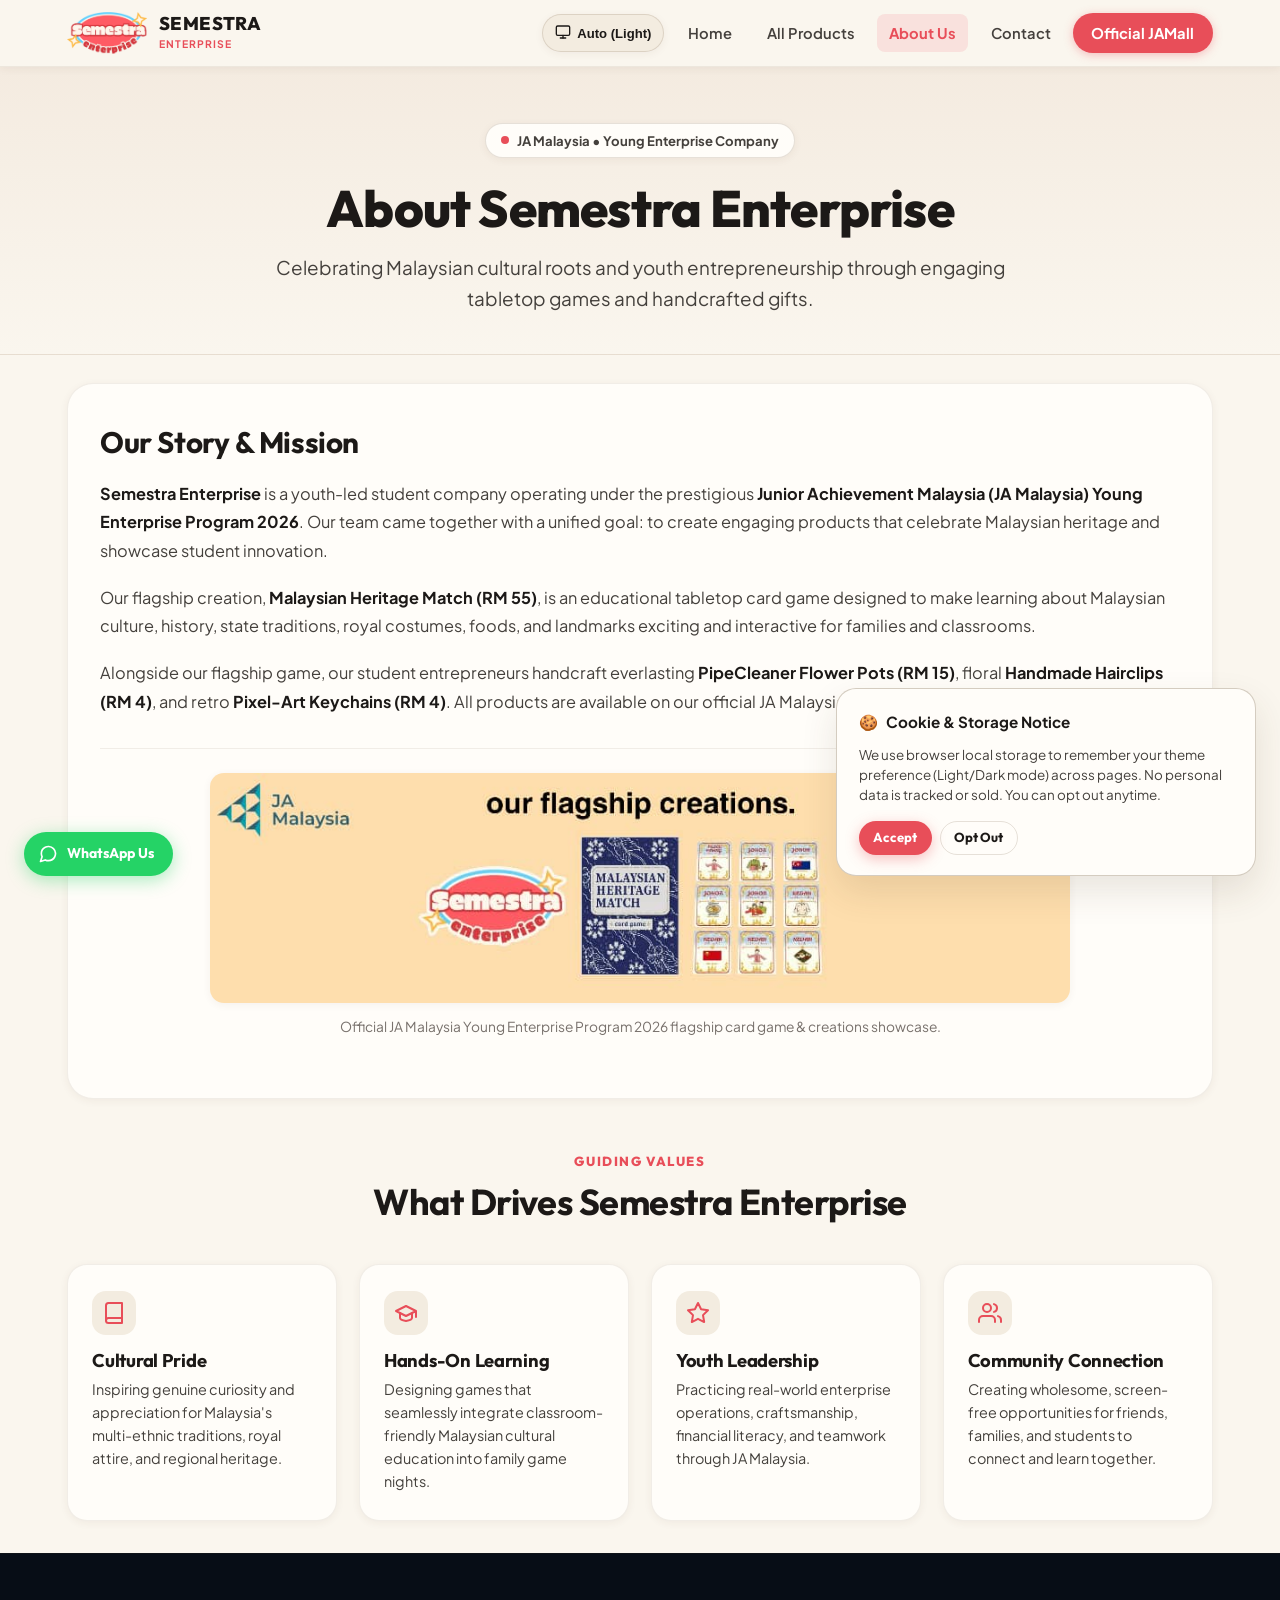
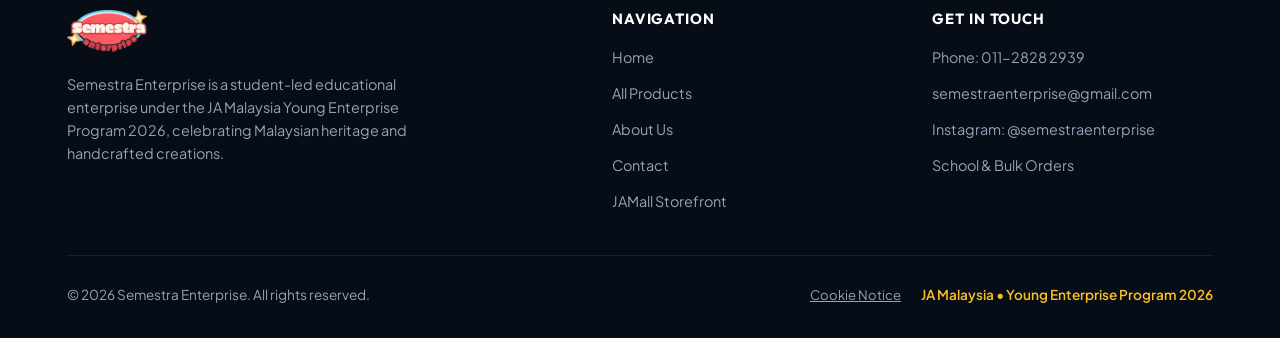
==== commit d85348ea: "feat: add floating WhatsApp quick-chat button and rich OpenGraph social tags" ====
--- a/docs/about.html
+++ b/docs/about.html
@@ -5,6 +5,17 @@
     <meta name="viewport" content="width=device-width, initial-scale=1.0" />
     <title>About Semestra Enterprise | Malaysian Heritage & Youth Entrepreneurship</title>
     <meta name="description" content="Learn about Semestra Enterprise, a student-led company under the JA Malaysia Young Enterprise Program 2026 dedicated to celebrating Malaysian culture and youth entrepreneurship." />
+    <meta property="og:site_name" content="Semestra Enterprise" />
+    <meta property="og:type" content="website" />
+    <meta property="og:url" content="https://lobothexile.github.io/SemestraEnterprise/about.html" />
+    <meta property="og:title" content="About Us | Semestra Enterprise" />
+    <meta property="og:description" content="Learn about Semestra Enterprise, our team story, mission, and student creations under JA Malaysia Young Enterprise 2026." />
+    <meta property="og:image" content="https://lobothexile.github.io/SemestraEnterprise/assets/image/Banner.jpeg" />
+    <meta name="twitter:card" content="summary_large_image" />
+    <meta name="twitter:title" content="About Us | Semestra Enterprise" />
+    <meta name="twitter:description" content="Learn about Semestra Enterprise, our team story, mission, and student creations under JA Malaysia Young Enterprise 2026." />
+    <meta name="twitter:image" content="https://lobothexile.github.io/SemestraEnterprise/assets/image/Banner.jpeg" />
+    <meta name="theme-color" content="#FAF6EE" />
     <link rel="icon" type="image/x-icon" href="assets/icons/favicon.ico" />
     <link rel="stylesheet" href="style.css" />
     <script>
@@ -205,6 +216,14 @@
       </div>
     </footer>
 
+    <!-- Floating WhatsApp Quick-Chat Button -->
+    <a href="https://wa.me/601128282939?text=Hello%20Semestra%20Enterprise%20team%2C%20I%20would%20like%20to%20inquire%20about%20your%20products!" target="_blank" rel="noopener" class="floating-whatsapp-btn" aria-label="Chat with us on WhatsApp">
+      <svg viewBox="0 0 24 24" fill="none" stroke="currentColor" stroke-width="2" stroke-linecap="round" stroke-linejoin="round">
+        <path d="M21 11.5a8.38 8.38 0 0 1-.9 3.8 8.5 8.5 0 0 1-7.6 4.7 8.38 8.38 0 0 1-3.8-.9L3 21l1.9-5.7a8.38 8.38 0 0 1-.9-3.8 8.5 8.5 0 0 1 4.7-7.6 8.38 8.38 0 0 1 3.8-.9h.5a8.48 8.48 0 0 1 8 8v.5z"></path>
+      </svg>
+      <span>WhatsApp Us</span>
+    </a>
+
     <!-- Cookie & Local Storage Notice Banner -->
     <aside id="cookie-banner" class="cookie-banner" role="region" aria-label="Cookie and storage notice">
       <div class="cookie-banner-content">
--- a/docs/style.css
+++ b/docs/style.css
@@ -1497,6 +1497,58 @@
 .modal-close-btn:hover {
   background: var(--border-medium);
   color: var(--text-primary);
+}
+
+/* ==========================================================================
+   Floating WhatsApp Quick-Chat Button
+   ========================================================================== */
+.floating-whatsapp-btn {
+  position: fixed;
+  bottom: 1.5rem;
+  left: 1.5rem;
+  z-index: 1400;
+  display: inline-flex;
+  align-items: center;
+  gap: 0.55rem;
+  background: #25D366;
+  color: #FFFFFF !important;
+  padding: 0.65rem 1.15rem 0.65rem 0.9rem;
+  border-radius: var(--radius-full);
+  box-shadow: 0 4px 18px rgba(37, 211, 102, 0.4);
+  font-family: var(--font-heading);
+  font-size: 0.88rem;
+  font-weight: 700;
+  text-decoration: none;
+  transition: transform var(--transition-normal), box-shadow var(--transition-normal), background-color var(--transition-fast);
+  touch-action: manipulation;
+}
+
+.floating-whatsapp-btn:hover {
+  background: #20BA5A;
+  transform: translateY(-3px) scale(1.02);
+  box-shadow: 0 8px 24px rgba(37, 211, 102, 0.55);
+}
+
+.floating-whatsapp-btn svg {
+  width: 20px;
+  height: 20px;
+  flex-shrink: 0;
+}
+
+@media (max-width: 520px) {
+  .floating-whatsapp-btn {
+    bottom: 1rem;
+    left: 1rem;
+    width: 44px;
+    height: 44px;
+    padding: 0;
+    justify-content: center;
+    border-radius: 50%;
+  }
+
+  .floating-whatsapp-btn span {
+    display: none;
+  }
 }
 
 /* ==========================================================================
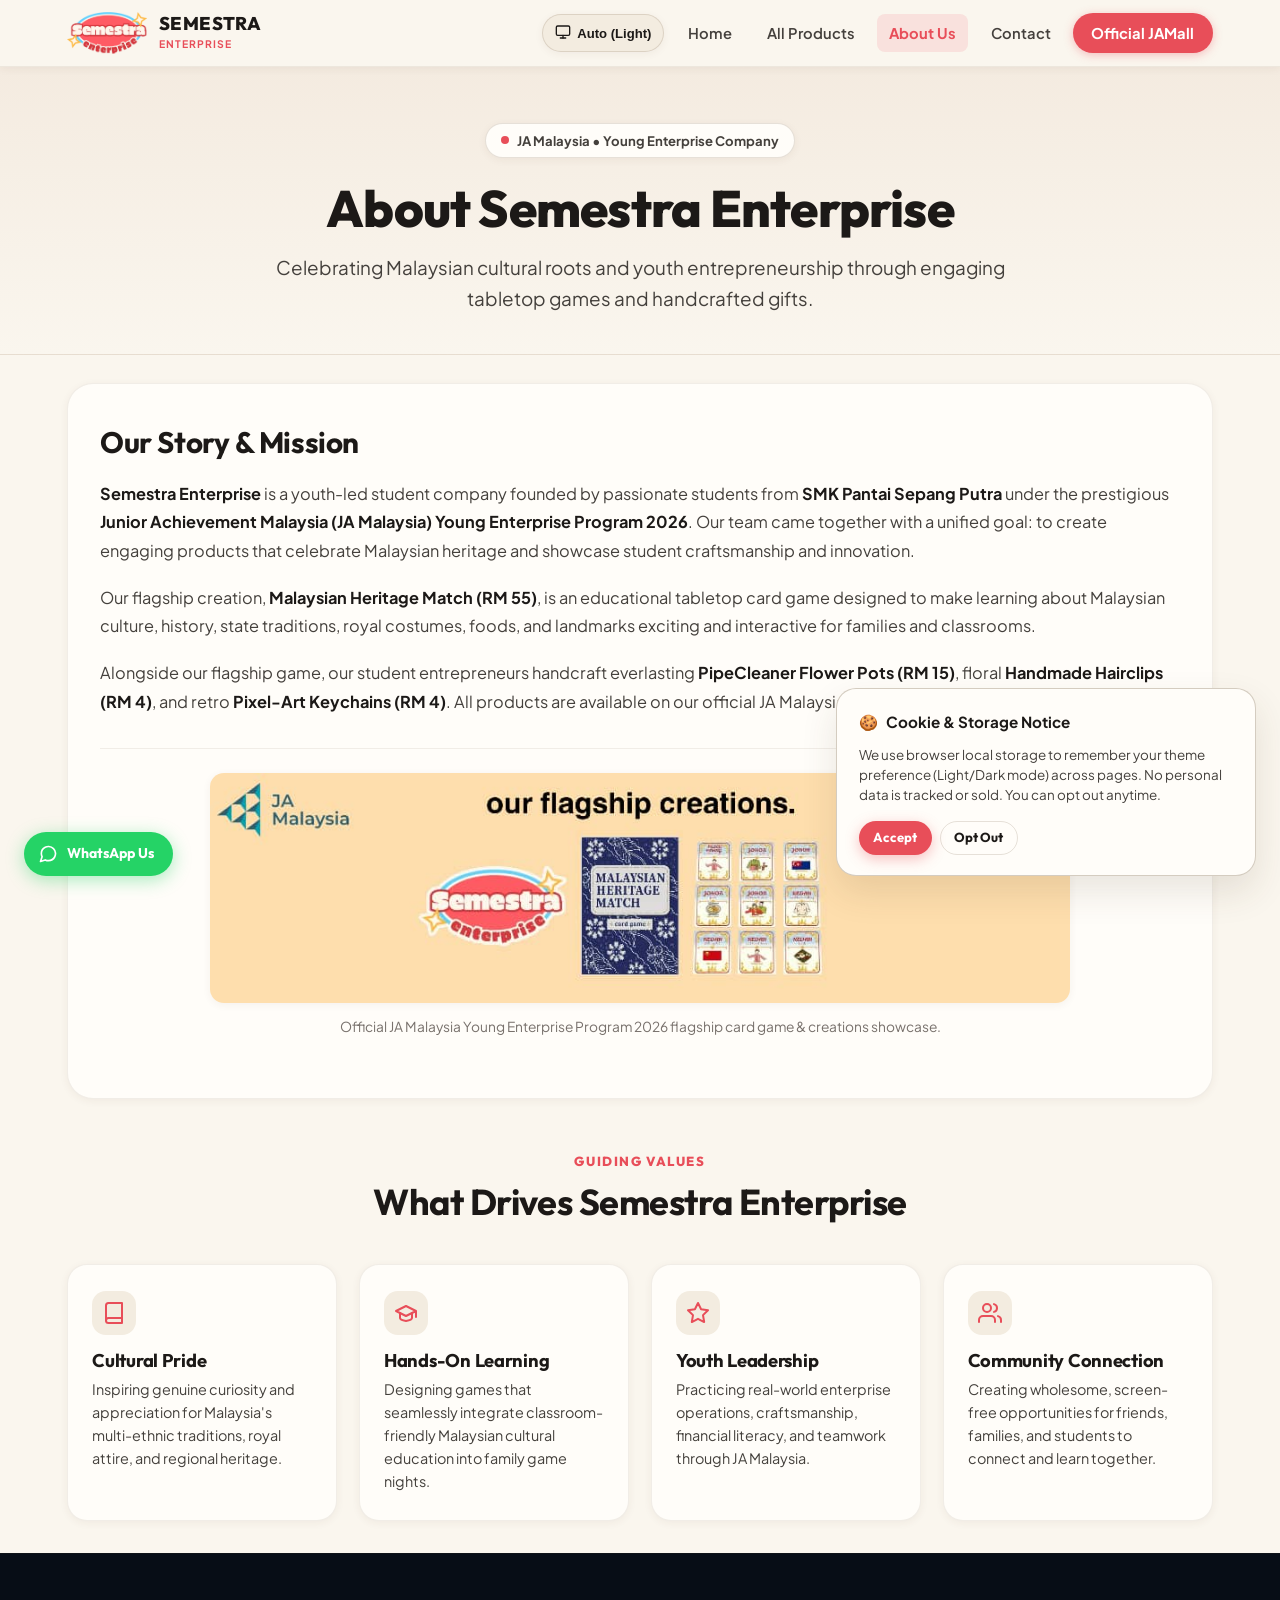
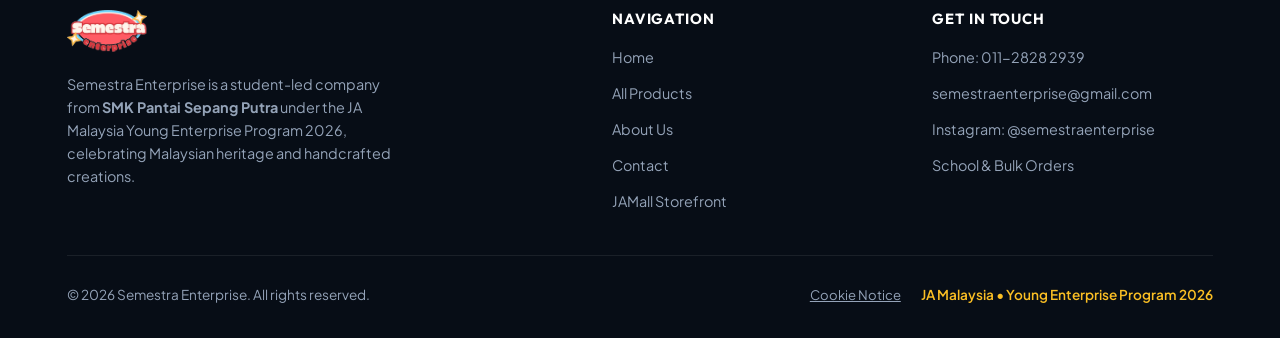
==== commit c232b16b: "feat: add SMK Pantai Sepang Putra school accreditation across all pages and documentation" ====
--- a/docs/about.html
+++ b/docs/about.html
@@ -103,7 +103,7 @@
       <div class="story-card">
         <h2>Our Story & Mission</h2>
         <p>
-          <strong>Semestra Enterprise</strong> is a youth-led student company operating under the prestigious <strong>Junior Achievement Malaysia (JA Malaysia) Young Enterprise Program 2026</strong>. Our team came together with a unified goal: to create engaging products that celebrate Malaysian heritage and showcase student innovation.
+          <strong>Semestra Enterprise</strong> is a youth-led student company founded by passionate students from <strong>SMK Pantai Sepang Putra</strong> under the prestigious <strong>Junior Achievement Malaysia (JA Malaysia) Young Enterprise Program 2026</strong>. Our team came together with a unified goal: to create engaging products that celebrate Malaysian heritage and showcase student craftsmanship and innovation.
         </p>
         <p>
           Our flagship creation, <strong>Malaysian Heritage Match (RM 55)</strong>, is an educational tabletop card game designed to make learning about Malaysian culture, history, state traditions, royal costumes, foods, and landmarks exciting and interactive for families and classrooms.
@@ -182,7 +182,7 @@
           <div class="footer-brand">
             <img src="assets/image/logo.png" alt="Semestra Enterprise" class="footer-logo" />
             <p>
-              Semestra Enterprise is a student-led educational enterprise under the JA Malaysia Young Enterprise Program 2026, celebrating Malaysian heritage and handcrafted creations.
+              Semestra Enterprise is a student-led company from <strong>SMK Pantai Sepang Putra</strong> under the JA Malaysia Young Enterprise Program 2026, celebrating Malaysian heritage and handcrafted creations.
             </p>
           </div>
           <div class="footer-col">
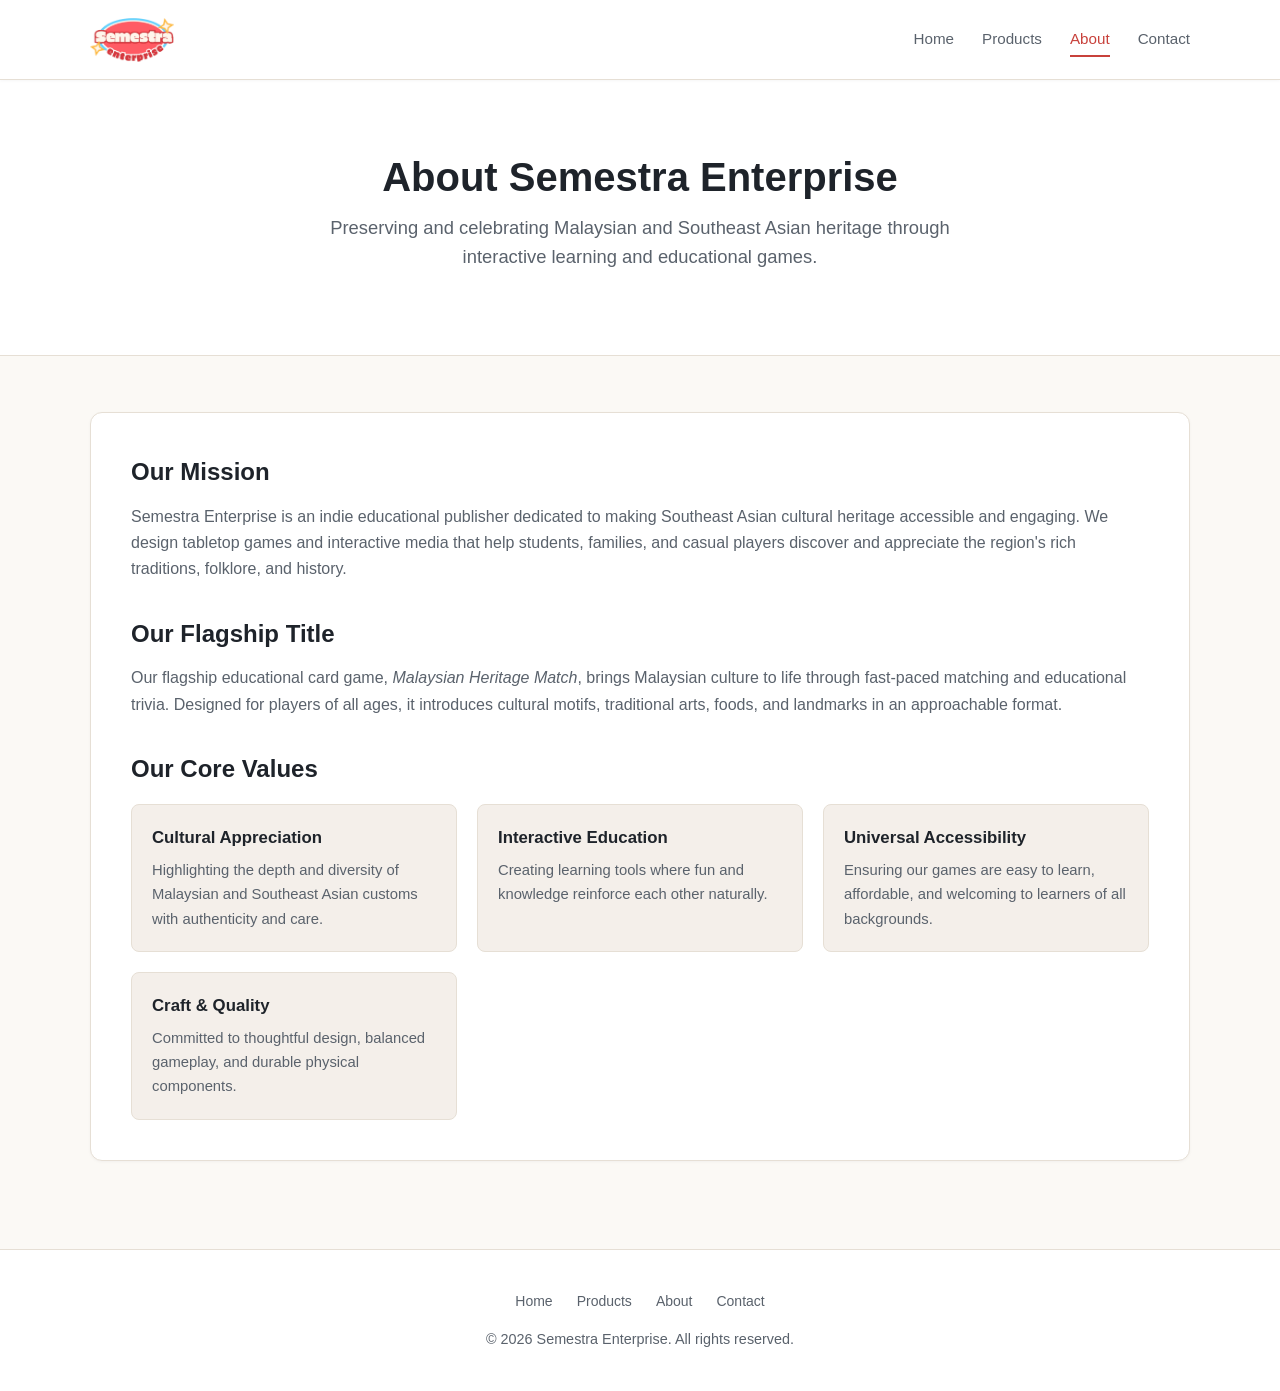
==== commit 5a9419cf: "feat(ui): eliminate AI slop patterns and align visual design with Malaysian heritage identity" ====
--- a/docs/about.html
+++ b/docs/about.html
@@ -1,246 +1,85 @@
 <!DOCTYPE html>
 <html lang="en">
   <head>
-    <meta charset="UTF-8" />
-    <meta name="viewport" content="width=device-width, initial-scale=1.0" />
-    <title>About Semestra Enterprise | Malaysian Heritage & Youth Entrepreneurship</title>
-    <meta name="description" content="Learn about Semestra Enterprise, a student-led company under the JA Malaysia Young Enterprise Program 2026 dedicated to celebrating Malaysian culture and youth entrepreneurship." />
-    <meta property="og:site_name" content="Semestra Enterprise" />
-    <meta property="og:type" content="website" />
-    <meta property="og:url" content="https://lobothexile.github.io/SemestraEnterprise/about.html" />
-    <meta property="og:title" content="About Us | Semestra Enterprise" />
-    <meta property="og:description" content="Learn about Semestra Enterprise, our team story, mission, and student creations under JA Malaysia Young Enterprise 2026." />
-    <meta property="og:image" content="https://lobothexile.github.io/SemestraEnterprise/assets/image/Banner.jpeg" />
-    <meta name="twitter:card" content="summary_large_image" />
-    <meta name="twitter:title" content="About Us | Semestra Enterprise" />
-    <meta name="twitter:description" content="Learn about Semestra Enterprise, our team story, mission, and student creations under JA Malaysia Young Enterprise 2026." />
-    <meta name="twitter:image" content="https://lobothexile.github.io/SemestraEnterprise/assets/image/Banner.jpeg" />
-    <meta name="theme-color" content="#FAF6EE" />
-    <link rel="icon" type="image/x-icon" href="assets/icons/favicon.ico" />
-    <link rel="stylesheet" href="style.css" />
-    <script>
-      (function() {
-        const saved = localStorage.getItem('semestra_theme_preference') || 'system';
-        const isDark = window.matchMedia && window.matchMedia('(prefers-color-scheme: dark)').matches;
-        const resolved = saved === 'system' ? (isDark ? 'dark' : 'light') : saved;
-        document.documentElement.setAttribute('data-theme', resolved);
-        document.documentElement.setAttribute('data-theme-setting', saved);
-      })();
-    </script>
+    <meta charset="UTF-8">
+    <meta name="viewport" content="width=device-width, initial-scale=1.0">
+    <meta name="description" content="About Semestra Enterprise: Preserving and promoting Malaysian and Southeast Asian heritage through educational games.">
+    <title>About Us | Semestra Enterprise</title>
+    <link rel="icon" type="image/x-icon" href="assets/icons/favicon.ico">
+    <link rel="stylesheet" href="style.css">
   </head>
   <body>
-    <!-- Header Navigation -->
-    <nav>
+    <a href="#main-content" class="skip-link">Skip to main content</a>
+
+    <nav aria-label="Main Navigation">
       <div class="container">
-        <a href="index.html" class="brand-link">
-          <img src="assets/image/logo.png" alt="Semestra Enterprise Logo" class="logo" />
-          <div class="brand-title">
-            <span class="main-name">SEMESTRA</span>
-            <span class="tagline-small">ENTERPRISE</span>
-          </div>
-        </a>
-
-        <div class="nav-right-group">
-          <!-- Theme Switcher (3 Modes: System, Light, Dark) -->
-          <div class="theme-switch-wrap">
-            <button type="button" class="theme-toggle-btn" id="theme-toggle-btn" aria-label="Select theme mode">
-              <span id="theme-active-icon">
-                <svg viewBox="0 0 24 24" fill="none" stroke="currentColor" stroke-width="2" stroke-linecap="round" stroke-linejoin="round"><rect x="2" y="3" width="20" height="14" rx="2" ry="2"></rect><line x1="8" y1="21" x2="16" y2="21"></line><line x1="12" y1="17" x2="12" y2="21"></line></svg>
-              </span>
-              <span id="theme-active-label">Auto</span>
-            </button>
-            <div class="theme-menu-dropdown" id="theme-menu-dropdown">
-              <button type="button" class="theme-menu-item" data-theme-value="system">
-                <svg viewBox="0 0 24 24" fill="none" stroke="currentColor" stroke-width="2" stroke-linecap="round" stroke-linejoin="round"><rect x="2" y="3" width="20" height="14" rx="2" ry="2"></rect><line x1="8" y1="21" x2="16" y2="21"></line><line x1="12" y1="17" x2="12" y2="21"></line></svg>
-                <span>System</span>
-              </button>
-              <button type="button" class="theme-menu-item" data-theme-value="light">
-                <svg viewBox="0 0 24 24" fill="none" stroke="currentColor" stroke-width="2" stroke-linecap="round" stroke-linejoin="round"><circle cx="12" cy="12" r="5"></circle><line x1="12" y1="1" x2="12" y2="3"></line><line x1="12" y1="21" x2="12" y2="23"></line><line x1="4.22" y1="4.22" x2="5.64" y2="5.64"></line><line x1="18.36" y1="18.36" x2="19.78" y2="19.78"></line><line x1="1" y1="12" x2="3" y2="12"></line><line x1="21" y1="12" x2="23" y2="12"></line><line x1="4.22" y1="19.78" x2="5.64" y2="18.36"></line><line x1="18.36" y1="5.64" x2="19.78" y2="4.22"></line></svg>
-                <span>Light</span>
-              </button>
-              <button type="button" class="theme-menu-item" data-theme-value="dark">
-                <svg viewBox="0 0 24 24" fill="none" stroke="currentColor" stroke-width="2" stroke-linecap="round" stroke-linejoin="round"><path d="M21 12.79A9 9 0 1 1 11.21 3 7 7 0 0 0 21 12.79z"></path></svg>
-                <span>Dark</span>
-              </button>
-            </div>
-          </div>
-
-          <button class="menu-toggle" aria-label="Toggle navigation menu">
-            <svg width="20" height="20" viewBox="0 0 24 24" fill="none" stroke="currentColor" stroke-width="2" stroke-linecap="round" stroke-linejoin="round">
-              <line x1="3" y1="12" x2="21" y2="12"></line>
-              <line x1="3" y1="6" x2="21" y2="6"></line>
-              <line x1="3" y1="18" x2="21" y2="18"></line>
-            </svg>
-          </button>
-
-          <div class="nav-links">
-            <a href="index.html">Home</a>
-            <a href="products.html">All Products</a>
-            <a href="about.html" class="active">About Us</a>
-            <a href="contact.html">Contact</a>
-            <a href="https://jamalaysia.org.my/JAMall/semestraenterprise/" target="_blank" rel="noopener" class="nav-cta">Official JAMall</a>
-          </div>
+        <div class="brand-wrapper">
+          <a href="index.html" class="logo-link" aria-label="Semestra Enterprise Home">
+            <img src="assets/image/logo.png" alt="Semestra Enterprise Logo" class="logo">
+          </a>
+        </div>
+        <button class="menu-toggle" aria-label="Toggle navigation menu" aria-expanded="false">&#9776;</button>
+        <div class="nav-links">
+          <a href="index.html">Home</a>
+          <a href="products.html">Products</a>
+          <a href="about.html">About</a>
+          <a href="contact.html">Contact</a>
         </div>
       </div>
     </nav>
 
-    <!-- About Hero -->
-    <header class="hero" style="padding: 3.5rem 0 2.5rem; text-align: center;">
-      <div class="container" style="max-width: 780px;">
-        <div class="hero-badge-pill" style="margin: 0 auto 1.25rem;">
-          <span class="pill-dot"></span>
-          <span>JA Malaysia • Young Enterprise Company</span>
+    <main id="main-content">
+      <header class="hero">
+        <div class="container">
+          <h1>About Semestra Enterprise</h1>
+          <p>Preserving and celebrating Malaysian and Southeast Asian heritage through interactive learning and educational games.</p>
         </div>
-        <h1 style="color: var(--text-primary); margin-bottom: 0.85rem;">About Semestra Enterprise</h1>
-        <p class="lead" style="margin-bottom: 0;">
-          Celebrating Malaysian cultural roots and youth entrepreneurship through engaging tabletop games and handcrafted gifts.
-        </p>
-      </div>
-    </header>
+      </header>
 
-    <!-- Main Story Narrative -->
-    <main class="container">
-      <div class="story-card">
-        <h2>Our Story & Mission</h2>
-        <p>
-          <strong>Semestra Enterprise</strong> is a youth-led student company founded by passionate students from <strong>SMK Pantai Sepang Putra</strong> under the prestigious <strong>Junior Achievement Malaysia (JA Malaysia) Young Enterprise Program 2026</strong>. Our team came together with a unified goal: to create engaging products that celebrate Malaysian heritage and showcase student craftsmanship and innovation.
-        </p>
-        <p>
-          Our flagship creation, <strong>Malaysian Heritage Match (RM 55)</strong>, is an educational tabletop card game designed to make learning about Malaysian culture, history, state traditions, royal costumes, foods, and landmarks exciting and interactive for families and classrooms.
-        </p>
-        <p>
-          Alongside our flagship game, our student entrepreneurs handcraft everlasting <strong>PipeCleaner Flower Pots (RM 15)</strong>, floral <strong>Handmade Hairclips (RM 4)</strong>, and retro <strong>Pixel-Art Keychains (RM 4)</strong>. All products are available on our official JA Malaysia Mall storefront.
-        </p>
+      <section>
+        <div class="container">
+          <div class="content-box">
+            <h2>Our Mission</h2>
+            <p>Semestra Enterprise is an indie educational publisher dedicated to making Southeast Asian cultural heritage accessible and engaging. We design tabletop games and interactive media that help students, families, and casual players discover and appreciate the region's rich traditions, folklore, and history.</p>
 
-        <!-- Official YE Creation Showcase Banner -->
-        <div style="margin-top: 2rem; padding-top: 1.5rem; border-top: 1px solid var(--border-subtle); text-align: center;">
-          <img src="assets/image/Banner.jpeg" alt="Semestra Enterprise Flagship Creations - JA Malaysia Young Enterprise Program" style="width: 100%; max-width: 860px; height: auto; margin: 0 auto; border-radius: var(--radius-md); box-shadow: var(--shadow-sm);" />
-          <p style="font-size: 0.86rem; color: var(--text-muted); margin-top: 0.75rem;">
-            Official JA Malaysia Young Enterprise Program 2026 flagship card game & creations showcase.
-          </p>
+            <h2>Our Flagship Title</h2>
+            <p>Our flagship educational card game, <em>Malaysian Heritage Match</em>, brings Malaysian culture to life through fast-paced matching and educational trivia. Designed for players of all ages, it introduces cultural motifs, traditional arts, foods, and landmarks in an approachable format.</p>
+
+            <h2>Our Core Values</h2>
+            <div class="values-list">
+              <div class="value-item">
+                <strong>Cultural Appreciation</strong>
+                <p>Highlighting the depth and diversity of Malaysian and Southeast Asian customs with authenticity and care.</p>
+              </div>
+              <div class="value-item">
+                <strong>Interactive Education</strong>
+                <p>Creating learning tools where fun and knowledge reinforce each other naturally.</p>
+              </div>
+              <div class="value-item">
+                <strong>Universal Accessibility</strong>
+                <p>Ensuring our games are easy to learn, affordable, and welcoming to learners of all backgrounds.</p>
+              </div>
+              <div class="value-item">
+                <strong>Craft & Quality</strong>
+                <p>Committed to thoughtful design, balanced gameplay, and durable physical components.</p>
+              </div>
+            </div>
+          </div>
         </div>
-      </div>
-
-      <!-- Core Values Grid -->
-      <div class="section-header">
-        <span class="section-eyebrow">Guiding Values</span>
-        <h2>What Drives Semestra Enterprise</h2>
-      </div>
-
-      <div class="values-grid">
-        <div class="value-card">
-          <div class="value-card-icon">
-            <svg width="24" height="24" viewBox="0 0 24 24" fill="none" stroke="currentColor" stroke-width="2" stroke-linecap="round" stroke-linejoin="round">
-              <path d="M4 19.5A2.5 2.5 0 0 1 6.5 17H20"></path>
-              <path d="M6.5 2H20v20H6.5A2.5 2.5 0 0 1 4 19.5v-15A2.5 2.5 0 0 1 6.5 2z"></path>
-            </svg>
-          </div>
-          <h3>Cultural Pride</h3>
-          <p>Inspiring genuine curiosity and appreciation for Malaysia's multi-ethnic traditions, royal attire, and regional heritage.</p>
-        </div>
-
-        <div class="value-card">
-          <div class="value-card-icon">
-            <svg width="24" height="24" viewBox="0 0 24 24" fill="none" stroke="currentColor" stroke-width="2" stroke-linecap="round" stroke-linejoin="round">
-              <path d="M22 10v6M2 10l10-5 10 5-10 5z"></path>
-              <path d="M6 12v5c0 2 6 3 6 3s6-1 6-3v-5"></path>
-            </svg>
-          </div>
-          <h3>Hands-On Learning</h3>
-          <p>Designing games that seamlessly integrate classroom-friendly Malaysian cultural education into family game nights.</p>
-        </div>
-
-        <div class="value-card">
-          <div class="value-card-icon">
-            <svg width="24" height="24" viewBox="0 0 24 24" fill="none" stroke="currentColor" stroke-width="2" stroke-linecap="round" stroke-linejoin="round">
-              <polygon points="12 2 15.09 8.26 22 9.27 17 14.14 18.18 21.02 12 17.77 5.82 21.02 7 14.14 2 9.27 8.91 8.26 12 2"></polygon>
-            </svg>
-          </div>
-          <h3>Youth Leadership</h3>
-          <p>Practicing real-world enterprise operations, craftsmanship, financial literacy, and teamwork through JA Malaysia.</p>
-        </div>
-
-        <div class="value-card">
-          <div class="value-card-icon">
-            <svg width="24" height="24" viewBox="0 0 24 24" fill="none" stroke="currentColor" stroke-width="2" stroke-linecap="round" stroke-linejoin="round">
-              <path d="M17 21v-2a4 4 0 0 0-4-4H5a4 4 0 0 0-4 4v2"></path>
-              <circle cx="9" cy="7" r="4"></circle>
-              <path d="M23 21v-2a4 4 0 0 0-3-3.87"></path>
-              <path d="M16 3.13a4 4 0 0 1 0 7.75"></path>
-            </svg>
-          </div>
-          <h3>Community Connection</h3>
-          <p>Creating wholesome, screen-free opportunities for friends, families, and students to connect and learn together.</p>
-        </div>
-      </div>
+      </section>
     </main>
 
-    <!-- Footer -->
     <footer>
       <div class="container">
-        <div class="footer-grid">
-          <div class="footer-brand">
-            <img src="assets/image/logo.png" alt="Semestra Enterprise" class="footer-logo" />
-            <p>
-              Semestra Enterprise is a student-led company from <strong>SMK Pantai Sepang Putra</strong> under the JA Malaysia Young Enterprise Program 2026, celebrating Malaysian heritage and handcrafted creations.
-            </p>
-          </div>
-          <div class="footer-col">
-            <h4>Navigation</h4>
-            <ul>
-              <li><a href="index.html">Home</a></li>
-              <li><a href="products.html">All Products</a></li>
-              <li><a href="about.html">About Us</a></li>
-              <li><a href="contact.html">Contact</a></li>
-              <li><a href="https://jamalaysia.org.my/JAMall/semestraenterprise/" target="_blank" rel="noopener">JAMall Storefront</a></li>
-            </ul>
-          </div>
-          <div class="footer-col">
-            <h4>Get in Touch</h4>
-            <ul>
-              <li><a href="tel:01128282939">Phone: 011-2828 2939</a></li>
-              <li><a href="mailto:semestraenterprise@gmail.com">semestraenterprise@gmail.com</a></li>
-              <li><a href="https://www.instagram.com/semestraenterprise" target="_blank" rel="noopener">Instagram: @semestraenterprise</a></li>
-              <li><a href="contact.html">School & Bulk Orders</a></li>
-            </ul>
-          </div>
+        <div class="footer-nav">
+          <a href="index.html">Home</a>
+          <a href="products.html">Products</a>
+          <a href="about.html">About</a>
+          <a href="contact.html">Contact</a>
         </div>
-
-        <div class="footer-bottom">
-          <p>&copy; 2026 Semestra Enterprise. All rights reserved.</p>
-          <div style="display: flex; align-items: center; gap: 1.25rem; flex-wrap: wrap;">
-            <button type="button" class="cookie-settings-link">Cookie Notice</button>
-            <p style="color: #FBBF24; font-weight: 600; margin: 0;">JA Malaysia • Young Enterprise Program 2026</p>
-          </div>
-        </div>
+        <p>&copy; 2026 Semestra Enterprise. All rights reserved.</p>
       </div>
     </footer>
-
-    <!-- Floating WhatsApp Quick-Chat Button -->
-    <a href="https://wa.me/601128282939?text=Hello%20Semestra%20Enterprise%20team%2C%20I%20would%20like%20to%20inquire%20about%20your%20products!" target="_blank" rel="noopener" class="floating-whatsapp-btn" aria-label="Chat with us on WhatsApp">
-      <svg viewBox="0 0 24 24" fill="none" stroke="currentColor" stroke-width="2" stroke-linecap="round" stroke-linejoin="round">
-        <path d="M21 11.5a8.38 8.38 0 0 1-.9 3.8 8.5 8.5 0 0 1-7.6 4.7 8.38 8.38 0 0 1-3.8-.9L3 21l1.9-5.7a8.38 8.38 0 0 1-.9-3.8 8.5 8.5 0 0 1 4.7-7.6 8.38 8.38 0 0 1 3.8-.9h.5a8.48 8.48 0 0 1 8 8v.5z"></path>
-      </svg>
-      <span>WhatsApp Us</span>
-    </a>
-
-    <!-- Cookie & Local Storage Notice Banner -->
-    <aside id="cookie-banner" class="cookie-banner" role="region" aria-label="Cookie and storage notice">
-      <div class="cookie-banner-content">
-        <div class="cookie-banner-title">
-          <span>🍪</span>
-          <span>Cookie & Storage Notice</span>
-        </div>
-        <p>
-          We use browser local storage to remember your theme preference (Light/Dark mode) across pages. No personal data is tracked or sold. You can opt out anytime.
-        </p>
-        <div class="cookie-banner-actions">
-          <button type="button" id="cookie-accept-btn" class="btn btn-primary btn-sm">Accept</button>
-          <button type="button" id="cookie-decline-btn" class="btn btn-outline btn-sm">Opt Out</button>
-        </div>
-      </div>
-    </aside>
-
     <script src="script.js"></script>
   </body>
 </html>
--- a/docs/style.css
+++ b/docs/style.css
@@ -1,435 +1,239 @@
 /* ==========================================================================
-   SEMESTRA ENTERPRISE - DESIGN SYSTEM (LIGHT / DARK / SYSTEM MODES)
-   Authentic & Professional (JA Malaysia Young Enterprise 2026)
-   ========================================================================== */
-
-@import url('https://fonts.googleapis.com/css2?family=Outfit:wght@500;600;700;800&family=Plus+Jakarta+Sans:ital,wght@0,400;0,500;0,600;0,700;1,400&display=swap');
+   Semestra Enterprise: Style System
+   Grounded editorial styling for Malaysian and Southeast Asian heritage games
+   ========================================================================== */
 
 :root {
-  /* Brand Core Palette */
-  --color-primary: #E84E59;
-  --color-primary-hover: #D33642;
-  --color-primary-soft: rgba(232, 78, 89, 0.12);
-  --color-primary-border: rgba(232, 78, 89, 0.35);
-
-  --color-gold: #D97706;
-  --color-gold-hover: #B45309;
-  --color-gold-soft: rgba(217, 119, 6, 0.12);
-  --color-gold-border: rgba(217, 119, 6, 0.35);
-
-  --color-teal: #0D9488;
-  --color-teal-soft: rgba(13, 148, 136, 0.12);
-  --color-teal-border: rgba(13, 148, 136, 0.35);
-
-  --color-sale: #DC2626;
-  --color-sale-soft: rgba(220, 38, 38, 0.12);
-
-  /* Typography */
-  --font-heading: 'Outfit', -apple-system, BlinkMacSystemFont, sans-serif;
-  --font-body: 'Plus Jakarta Sans', -apple-system, BlinkMacSystemFont, sans-serif;
-
-  /* Layout & Geometry */
-  --radius-xs: 4px;
-  --radius-sm: 8px;
-  --radius-md: 14px;
-  --radius-lg: 20px;
-  --radius-xl: 26px;
-  --radius-full: 9999px;
-
-  --transition-fast: 0.18s ease;
-  --transition-normal: 0.25s cubic-bezier(0.16, 1, 0.3, 1);
-  --transition-smooth: 0.35s cubic-bezier(0.16, 1, 0.3, 1);
-}
-
-/* ==========================================================================
-   THEME PALETTES: LIGHT & DARK
-   ========================================================================== */
-
-/* Dark Theme Palette (Default / [data-theme="dark"]) */
-:root,
-[data-theme="dark"] {
-  --bg-page: #0B121E;
-  --bg-surface: #121C2F;
-  --bg-surface-elevated: #18253E;
-  --bg-surface-subtle: #152238;
-  --bg-surface-image-wrap: #0E1626;
-
-  --border-subtle: rgba(255, 255, 255, 0.08);
-  --border-medium: rgba(255, 255, 255, 0.14);
-  --border-strong: rgba(255, 255, 255, 0.24);
-
-  --text-primary: #F8FAFC;
-  --text-secondary: #CBD5E1;
-  --text-muted: #8E9FB5;
-  --text-heading-gold: #FBBF24;
-
-  --nav-bg: rgba(18, 28, 47, 0.92);
-  --hero-bg: linear-gradient(180deg, #10192A 0%, #0B121E 100%);
-  --modal-overlay-bg: rgba(6, 10, 18, 0.82);
-
-  --shadow-sm: 0 2px 6px rgba(0, 0, 0, 0.3);
-  --shadow-md: 0 8px 20px rgba(0, 0, 0, 0.4);
-  --shadow-lg: 0 16px 36px rgba(0, 0, 0, 0.5);
-  --shadow-hover: 0 14px 32px rgba(0, 0, 0, 0.55), 0 0 0 1px rgba(232, 78, 89, 0.3);
-}
-
-/* Light Theme Palette ([data-theme="light"]) - Warm Heritage Cream */
-[data-theme="light"] {
-  --bg-page: #FAF6EE;
-  --bg-surface: #FFFDF9;
-  --bg-surface-elevated: #F3ECE0;
-  --bg-surface-subtle: #F7EFE4;
-  --bg-surface-image-wrap: #F5EFE6;
-
-  --border-subtle: rgba(100, 75, 45, 0.09);
-  --border-medium: rgba(100, 75, 45, 0.16);
-  --border-strong: rgba(100, 75, 45, 0.28);
-
-  --text-primary: #1C1917;
-  --text-secondary: #44403C;
-  --text-muted: #78716C;
-  --text-heading-gold: #B45309;
-
-  --nav-bg: rgba(250, 246, 238, 0.94);
-  --hero-bg: linear-gradient(180deg, #F4EBE0 0%, #FAF6EE 100%);
-  --modal-overlay-bg: rgba(28, 25, 23, 0.6);
-
-  --shadow-sm: 0 2px 8px rgba(78, 55, 30, 0.06);
-  --shadow-md: 0 8px 24px rgba(78, 55, 30, 0.08);
-  --shadow-lg: 0 16px 36px rgba(78, 55, 30, 0.12);
-  --shadow-hover: 0 12px 28px rgba(78, 55, 30, 0.14), 0 0 0 1px rgba(232, 78, 89, 0.25);
-}
-
-/* System Preference Fallback */
-@media (prefers-color-scheme: light) {
-  [data-theme="system"] {
-    --bg-page: #FAF6EE;
-    --bg-surface: #FFFDF9;
-    --bg-surface-elevated: #F3ECE0;
-    --bg-surface-subtle: #F7EFE4;
-    --bg-surface-image-wrap: #F5EFE6;
-
-    --border-subtle: rgba(100, 75, 45, 0.09);
-    --border-medium: rgba(100, 75, 45, 0.16);
-    --border-strong: rgba(100, 75, 45, 0.28);
-
-    --text-primary: #1C1917;
-    --text-secondary: #44403C;
-    --text-muted: #78716C;
-    --text-heading-gold: #B45309;
-
-    --nav-bg: rgba(250, 246, 238, 0.94);
-    --hero-bg: linear-gradient(180deg, #F4EBE0 0%, #FAF6EE 100%);
-    --modal-overlay-bg: rgba(28, 25, 23, 0.6);
-
-    --shadow-sm: 0 2px 8px rgba(78, 55, 30, 0.06);
-    --shadow-md: 0 8px 24px rgba(78, 55, 30, 0.08);
-    --shadow-lg: 0 16px 36px rgba(78, 55, 30, 0.12);
-    --shadow-hover: 0 12px 28px rgba(78, 55, 30, 0.14), 0 0 0 1px rgba(232, 78, 89, 0.25);
-  }
-}
-
-/* ==========================================================================
-   CSS Reset & Base
-   ========================================================================== */
-*,
-*::before,
-*::after {
+  /* Surface & Base Canvas */
+  --bg-canvas: #fbf9f5;
+  --bg-surface: #ffffff;
+  --bg-subtle: #f4efea;
+  --bg-inset: #eae3da;
+
+  /* Typography Colors */
+  --text-primary: #1e232a;
+  --text-secondary: #5a626c;
+  --text-muted: #747d88;
+
+  /* Borders & Dividers */
+  --border-color: #e6dfd5;
+  --border-subtle: #eee7df;
+  --border-strong: #c8beaf;
+
+  /* Brand Accents (Derived from Heritage Logo) */
+  --accent-primary: #c8413b;
+  --accent-hover: #b0322d;
+  --accent-soft: #f8dedd;
+  --accent-gold: #9c6e2e;
+  --focus-ring: #c8413b;
+
+  /* Radii */
+  --radius-sm: 4px;
+  --radius-md: 8px;
+  --radius-lg: 12px;
+
+  /* Shadows (Restrained Elevation) */
+  --shadow-sm: 0 1px 3px rgba(30, 35, 42, 0.04);
+  --shadow-md: 0 4px 12px rgba(30, 35, 42, 0.06);
+  --shadow-lg: 0 8px 24px rgba(30, 35, 42, 0.08);
+}
+
+/* ==========================================================================
+   Base & Reset
+   ========================================================================== */
+* {
   box-sizing: border-box;
   margin: 0;
   padding: 0;
 }
 
 html {
+  font-size: 16px;
   scroll-behavior: smooth;
-  font-size: 16px;
-  -webkit-text-size-adjust: 100%;
 }
 
 body {
-  font-family: var(--font-body);
-  background-color: var(--bg-page);
-  color: var(--text-primary);
-  line-height: 1.65;
+  font-family: "Segoe UI", -apple-system, BlinkMacSystemFont, "Helvetica Neue", Arial, sans-serif;
+  line-height: 1.6;
+  color: var(--text-primary);
+  background-color: var(--bg-canvas);
   min-height: 100vh;
   display: flex;
   flex-direction: column;
-  overflow-x: hidden;
   -webkit-font-smoothing: antialiased;
-  -moz-osx-font-smoothing: grayscale;
-  transition: background-color var(--transition-normal), color var(--transition-normal);
-}
-
+}
+
+main {
+  flex: 1 0 auto;
+}
+
+/* Accessible Skip Link */
+.skip-link {
+  position: absolute;
+  top: -60px;
+  left: 1rem;
+  background: var(--text-primary);
+  color: #ffffff;
+  padding: 0.5rem 1rem;
+  border-radius: var(--radius-sm);
+  text-decoration: none;
+  font-weight: 600;
+  z-index: 2000;
+  transition: top 0.15s ease;
+}
+
+.skip-link:focus {
+  top: 1rem;
+  outline: 2px solid var(--focus-ring);
+  outline-offset: 2px;
+}
+
+/* Visible Focus Indicator (WCAG AA / R-32) */
+:focus-visible {
+  outline: 2px solid var(--focus-ring);
+  outline-offset: 2px;
+}
+
+/* ==========================================================================
+   Layout Containers
+   ========================================================================== */
 .container {
-  width: 92%;
-  max-width: 1180px;
+  width: 90%;
+  max-width: 1100px;
   margin: 0 auto;
-  padding: 0 1rem;
-}
-
-h1,
-h2,
-h3,
-h4,
-h5,
-h6 {
-  font-family: var(--font-heading);
-  font-weight: 700;
-  line-height: 1.25;
-  color: var(--text-primary);
-  letter-spacing: -0.015em;
-  word-break: break-word;
-}
-
-p {
-  color: var(--text-secondary);
-  font-size: 1.02rem;
-  line-height: 1.68;
-}
-
-a {
-  color: inherit;
-  text-decoration: none;
-}
-
-img {
-  max-width: 100%;
-  height: auto;
-  display: block;
-}
-
-/* ==========================================================================
-   Navigation Bar & Controls
+}
+
+/* ==========================================================================
+   Navigation
    ========================================================================== */
 nav {
   position: sticky;
   top: 0;
   left: 0;
   width: 100%;
+  background: var(--bg-surface);
+  border-bottom: 1px solid var(--border-color);
   z-index: 1000;
-  background: var(--nav-bg);
-  backdrop-filter: blur(14px);
-  -webkit-backdrop-filter: blur(14px);
-  border-bottom: 1px solid var(--border-subtle);
+  padding: 0.75rem 0;
   box-shadow: var(--shadow-sm);
-  transition: background-color var(--transition-normal), border-color var(--transition-normal);
 }
 
 nav .container {
   display: flex;
   align-items: center;
   justify-content: space-between;
-  padding: 0.75rem 1rem;
-  gap: 0.75rem;
-}
-
-.brand-link {
+}
+
+.brand-wrapper {
   display: flex;
   align-items: center;
-  gap: 0.75rem;
-  text-decoration: none;
-  flex-shrink: 0;
-}
-
-.logo {
-  height: 42px;
-  width: auto;
-  max-width: 120px;
-  object-fit: contain;
-  transition: transform var(--transition-fast);
-}
-
-.brand-link:hover .logo {
-  transform: scale(1.03);
-}
-
-.brand-title {
-  display: flex;
-  flex-direction: column;
-}
-
-.brand-title .main-name {
-  font-family: var(--font-heading);
-  font-size: 1.15rem;
-  font-weight: 800;
-  letter-spacing: 0.02em;
-  color: var(--text-primary);
-  line-height: 1.1;
-}
-
-.brand-title .tagline-small {
-  font-size: 0.65rem;
-  font-weight: 700;
-  color: var(--color-primary);
-  text-transform: uppercase;
-  letter-spacing: 0.1em;
-}
-
-.nav-right-group {
-  display: flex;
-  align-items: center;
-  gap: 0.75rem;
-}
-
-.nav-links {
-  display: flex;
-  align-items: center;
-  gap: 0.65rem;
-}
-
-.nav-links a {
-  position: relative;
-  font-size: 0.92rem;
-  font-weight: 600;
-  color: var(--text-secondary);
-  padding: 0.45rem 0.75rem;
-  border-radius: var(--radius-sm);
-  transition: color var(--transition-fast), background-color var(--transition-fast);
-}
-
-.nav-links a:hover {
-  color: var(--text-primary);
-  background: var(--bg-surface-elevated);
-}
-
-.nav-links a.active {
-  color: var(--color-primary);
-  background: var(--color-primary-soft);
-  font-weight: 700;
-}
-
-.nav-cta {
-  background: var(--color-primary) !important;
-  color: #FFFFFF !important;
-  padding: 0.5rem 1.15rem !important;
-  border-radius: var(--radius-full) !important;
-  font-weight: 700 !important;
-  box-shadow: 0 2px 10px rgba(232, 78, 89, 0.35);
-  transition: transform var(--transition-fast), box-shadow var(--transition-fast), background-color var(--transition-fast) !important;
-}
-
-.nav-cta:hover {
-  background: var(--color-primary-hover) !important;
-  transform: translateY(-1px);
-  box-shadow: 0 4px 14px rgba(232, 78, 89, 0.45) !important;
-}
-
-/* ==========================================================================
-   Theme Switcher (3 Modes: System, Light, Dark)
-   ========================================================================== */
-.theme-switch-wrap {
-  position: relative;
+}
+
+.logo-link {
   display: inline-flex;
   align-items: center;
-}
-
-.theme-toggle-btn {
-  display: inline-flex;
+  text-decoration: none;
+}
+
+.logo {
+  height: 44px;
+  width: auto;
+  max-width: 140px;
+  object-fit: contain;
+  display: block;
+}
+
+nav .nav-links {
+  display: flex;
+  align-items: center;
+  gap: 1.75rem;
+}
+
+nav a {
+  text-decoration: none;
+  color: var(--text-secondary);
+  font-weight: 500;
+  font-size: 0.95rem;
+  padding: 0.35rem 0;
+  transition: color 0.15s ease;
+  position: relative;
+}
+
+nav a:hover,
+nav a.active {
+  color: var(--accent-primary);
+}
+
+nav a.active::after {
+  content: "";
+  position: absolute;
+  left: 0;
+  bottom: 0;
+  width: 100%;
+  height: 2px;
+  background-color: var(--accent-primary);
+}
+
+/* Accessible Hamburger Toggle Button */
+.menu-toggle {
+  display: none;
+  background: var(--bg-surface);
+  border: 1px solid var(--border-color);
+  border-radius: var(--radius-sm);
+  font-size: 1.25rem;
+  padding: 0.4rem 0.65rem;
+  cursor: pointer;
+  color: var(--text-primary);
+  line-height: 1;
+  transition: background-color 0.15s ease, border-color 0.15s ease;
+}
+
+.menu-toggle:hover {
+  background: var(--bg-subtle);
+  border-color: var(--border-strong);
+}
+
+/* ==========================================================================
+   Hero Section
+   ========================================================================== */
+.hero {
+  padding: 4.5rem 0 3.5rem;
+  text-align: center;
+  background: var(--bg-surface);
+  border-bottom: 1px solid var(--border-color);
+}
+
+.hero-comp-logo {
+  max-width: 260px;
+  height: auto;
+  margin: 0 auto 1.5rem;
+  display: block;
+  object-fit: contain;
+  border-radius: var(--radius-md);
+}
+
+.hero h1 {
+  font-size: 2.5rem;
+  font-weight: 700;
+  color: var(--text-primary);
+  margin-bottom: 0.75rem;
+  line-height: 1.25;
+}
+
+.hero p {
+  font-size: 1.15rem;
+  color: var(--text-secondary);
+  max-width: 620px;
+  margin: 0 auto 1.75rem;
+  line-height: 1.55;
+}
+
+.hero-actions {
+  display: flex;
   align-items: center;
   justify-content: center;
-  gap: 0.4rem;
-  background: var(--bg-surface-elevated);
-  border: 1px solid var(--border-medium);
-  color: var(--text-primary);
-  padding: 0.45rem 0.75rem;
-  min-height: 38px;
-  border-radius: var(--radius-full);
-  font-size: 0.82rem;
-  font-weight: 700;
-  cursor: pointer;
-  box-shadow: var(--shadow-sm);
-  transition: all var(--transition-fast);
-  touch-action: manipulation;
-}
-
-.theme-toggle-btn:hover {
-  border-color: var(--color-primary);
-  background: var(--bg-surface);
-}
-
-.theme-toggle-btn svg {
-  width: 16px;
-  height: 16px;
-  flex-shrink: 0;
-}
-
-.theme-menu-dropdown {
-  position: absolute;
-  top: calc(100% + 8px);
-  right: 0;
-  background: var(--bg-surface);
-  border: 1px solid var(--border-medium);
-  border-radius: var(--radius-md);
-  padding: 0.35rem;
-  min-width: 140px;
-  box-shadow: var(--shadow-md);
-  display: none;
-  flex-direction: column;
-  gap: 0.2rem;
-  z-index: 1100;
-}
-
-.theme-menu-dropdown.show {
-  display: flex;
-}
-
-.theme-menu-item {
-  display: flex;
-  align-items: center;
-  gap: 0.6rem;
-  width: 100%;
-  padding: 0.55rem 0.75rem;
-  min-height: 40px;
-  background: transparent;
-  border: none;
-  border-radius: var(--radius-sm);
-  color: var(--text-secondary);
-  font-family: inherit;
-  font-size: 0.88rem;
-  font-weight: 600;
-  cursor: pointer;
-  text-align: left;
-  transition: all var(--transition-fast);
-  touch-action: manipulation;
-}
-
-.theme-menu-item:hover {
-  background: var(--bg-surface-elevated);
-  color: var(--text-primary);
-}
-
-.theme-menu-item.active {
-  background: var(--color-primary-soft);
-  color: var(--color-primary);
-  font-weight: 700;
-}
-
-.theme-menu-item svg {
-  width: 16px;
-  height: 16px;
-  flex-shrink: 0;
-}
-
-/* Mobile Hamburger Toggle */
-.menu-toggle {
-  display: none;
-  cursor: pointer;
-  background: var(--bg-surface-elevated);
-  border: 1px solid var(--border-subtle);
-  color: var(--text-primary);
-  width: 40px;
-  height: 40px;
-  border-radius: var(--radius-md);
-  align-items: center;
-  justify-content: center;
-  font-size: 1.3rem;
-  transition: background var(--transition-fast);
-  touch-action: manipulation;
-  flex-shrink: 0;
-}
-
-.menu-toggle:hover {
-  background: var(--border-medium);
+  gap: 1rem;
+  flex-wrap: wrap;
 }
 
 /* ==========================================================================
@@ -439,1475 +243,499 @@
   display: inline-flex;
   align-items: center;
   justify-content: center;
-  gap: 0.55rem;
-  padding: 0.8rem 1.65rem;
-  min-height: 44px;
-  font-family: var(--font-heading);
-  font-size: 0.98rem;
-  font-weight: 700;
-  border-radius: var(--radius-full);
-  border: 1px solid transparent;
+  padding: 0.75rem 1.5rem;
+  border-radius: var(--radius-md);
+  font-size: 0.95rem;
+  font-weight: 600;
+  text-decoration: none;
   cursor: pointer;
-  text-decoration: none;
-  transition: all var(--transition-normal);
-  line-height: 1.2;
-  touch-action: manipulation;
-}
-
-.btn-primary {
-  background: var(--color-primary);
-  color: #FFFFFF;
-  box-shadow: 0 4px 14px rgba(232, 78, 89, 0.35);
-}
-
-.btn-primary:hover {
-  background: var(--color-primary-hover);
-  transform: translateY(-2px);
-  box-shadow: 0 6px 20px rgba(232, 78, 89, 0.45);
+  background-color: var(--accent-primary);
+  color: #ffffff;
+  border: 1px solid var(--accent-primary);
+  transition: background-color 0.15s ease, border-color 0.15s ease, transform 0.15s ease;
+}
+
+.btn:hover {
+  background-color: var(--accent-hover);
+  border-color: var(--accent-hover);
+  transform: translateY(-1px);
 }
 
 .btn-secondary {
-  background: var(--bg-surface-elevated);
-  color: var(--text-primary);
-  border: 1px solid var(--border-medium);
+  background-color: transparent;
+  color: var(--text-primary);
+  border: 1px solid var(--border-strong);
+}
+
+.btn-secondary:hover {
+  background-color: var(--bg-subtle);
+  border-color: var(--text-primary);
+  color: var(--text-primary);
+  transform: translateY(-1px);
+}
+
+/* ==========================================================================
+   Dividers & Section Headings
+   ========================================================================== */
+.divider {
+  width: 100%;
+  height: 1px;
+  margin: 2.5rem 0;
+  border: none;
+  background-color: var(--border-color);
+}
+
+section {
+  padding: 3.5rem 0;
+}
+
+.section-header {
+  margin-bottom: 2rem;
+}
+
+section h2 {
+  font-size: 1.75rem;
+  font-weight: 700;
+  color: var(--text-primary);
+  margin-bottom: 0.5rem;
+}
+
+section .section-subtitle {
+  font-size: 1rem;
+  color: var(--text-secondary);
+}
+
+/* ==========================================================================
+   Featured Product Hero Card
+   ========================================================================== */
+.featured-card {
+  background: var(--bg-surface);
+  border: 1px solid var(--border-color);
+  border-radius: var(--radius-lg);
+  overflow: hidden;
+  display: grid;
+  grid-template-columns: 1fr 1.25fr;
   box-shadow: var(--shadow-sm);
-}
-
-.btn-secondary:hover {
-  background: var(--border-medium);
+  margin-bottom: 3rem;
+  transition: border-color 0.15s ease, box-shadow 0.15s ease;
+}
+
+.featured-card:hover {
   border-color: var(--border-strong);
-  transform: translateY(-2px);
-}
-
-.btn-outline {
-  background: transparent;
-  color: var(--text-primary);
-  border: 1px solid var(--border-medium);
-}
-
-.btn-outline:hover {
-  background: var(--bg-surface-elevated);
-  border-color: var(--text-muted);
-  color: var(--text-primary);
-  transform: translateY(-1px);
-}
-
-.btn-sm {
-  padding: 0.45rem 1rem;
-  min-height: 38px;
-  font-size: 0.88rem;
-}
-
-.btn-lg {
-  padding: 0.95rem 2rem;
-  font-size: 1.05rem;
-}
-
-.btn svg {
-  width: 18px;
-  height: 18px;
-  flex-shrink: 0;
-}
-
-/* Sale Tag Inline */
-.badge-sale-inline {
-  display: inline-block;
-  padding: 0.15rem 0.55rem;
-  font-size: 0.72rem;
-  font-weight: 700;
-  color: #DC2626;
-  background: var(--color-sale-soft);
-  border: 1px solid rgba(220, 38, 38, 0.3);
-  border-radius: var(--radius-full);
-  text-transform: uppercase;
-  letter-spacing: 0.04em;
-}
-
-[data-theme="dark"] .badge-sale-inline {
-  color: #FCA5A5;
-}
-
-/* ==========================================================================
-   Hero Section
-   ========================================================================== */
-.hero {
-  position: relative;
-  padding: 3.5rem 0 3rem;
-  background: var(--hero-bg);
-  border-bottom: 1px solid var(--border-subtle);
-  transition: background var(--transition-normal);
-}
-
-.hero-grid {
-  display: grid;
-  grid-template-columns: 1.15fr 0.95fr;
-  gap: 3rem;
-  align-items: center;
-}
-
-.hero-text {
-  text-align: left;
-}
-
-.hero-badge-pill {
-  display: inline-flex;
-  align-items: center;
-  gap: 0.5rem;
-  padding: 0.35rem 0.95rem;
-  background: var(--bg-surface);
-  border: 1px solid var(--border-medium);
-  border-radius: var(--radius-full);
-  color: var(--text-secondary);
-  font-size: 0.82rem;
-  font-weight: 700;
-  margin-bottom: 1.25rem;
-  box-shadow: var(--shadow-sm);
-}
-
-.hero-badge-pill .pill-dot {
-  width: 8px;
-  height: 8px;
-  border-radius: 50%;
-  background: var(--color-primary);
-}
-
-.hero h1 {
-  font-size: clamp(2rem, 4.2vw, 3.2rem);
-  font-weight: 800;
-  line-height: 1.18;
-  color: var(--text-primary);
-  margin-bottom: 1.15rem;
-}
-
-.hero h1 span.highlight {
-  color: var(--color-primary);
-}
-
-.hero p.lead {
-  font-size: clamp(1.02rem, 1.8vw, 1.18rem);
-  color: var(--text-secondary);
-  line-height: 1.65;
-  margin-bottom: 1.85rem;
-}
-
-.hero-actions {
-  display: flex;
-  align-items: center;
-  gap: 1rem;
-  flex-wrap: wrap;
-  margin-bottom: 2rem;
-}
-
-/* Trust Bar */
-.trust-bar {
-  display: flex;
-  gap: 1.25rem;
-  flex-wrap: wrap;
-  padding-top: 1.35rem;
-  border-top: 1px solid var(--border-subtle);
-}
-
-.trust-item {
-  display: flex;
-  align-items: center;
-  gap: 0.5rem;
-  font-size: 0.85rem;
-  font-weight: 600;
-  color: var(--text-secondary);
-}
-
-.trust-item svg {
-  width: 18px;
-  height: 18px;
-  color: var(--color-teal);
-  flex-shrink: 0;
-}
-
-/* Hero Showcase Visual Box */
-.hero-visual-card {
-  background: var(--bg-surface);
-  border: 1px solid var(--border-medium);
-  border-radius: var(--radius-xl);
-  padding: 1.75rem 1.5rem 1.25rem;
-  box-shadow: var(--shadow-lg);
-  text-align: center;
-}
-
-.hero-visual-card .main-preview-img {
+  box-shadow: var(--shadow-md);
+}
+
+.featured-card img {
   width: 100%;
-  max-height: 260px;
-  object-fit: contain;
-  margin: 0 auto 1rem;
-  filter: drop-shadow(0 8px 20px rgba(0, 0, 0, 0.25));
-}
-
-.hero-visual-footer {
-  display: flex;
-  align-items: center;
-  justify-content: space-between;
-  padding: 0.85rem 0.25rem 0;
-  border-top: 1px solid var(--border-subtle);
-  text-align: left;
-}
-
-.hero-visual-footer .item-info h4 {
-  font-size: 1.05rem;
-  color: var(--text-primary);
-}
-
-.hero-visual-footer .item-info p {
-  font-size: 0.82rem;
-  color: var(--text-muted);
-}
-
-.hero-visual-footer .price-tag {
-  font-family: var(--font-heading);
-  font-size: 1.35rem;
-  font-weight: 800;
-  color: var(--color-primary);
-}
-
-/* ==========================================================================
-   Section Dividers & Headers
-   ========================================================================= */
-.section-padding {
-  padding: 4rem 0;
-}
-
-.section-header {
-  text-align: center;
-  max-width: 680px;
-  margin: 0 auto 2.5rem;
-}
-
-.section-header .section-eyebrow {
-  color: var(--color-primary);
-  font-family: var(--font-heading);
-  font-size: 0.82rem;
-  font-weight: 800;
-  text-transform: uppercase;
-  letter-spacing: 0.12em;
-  margin-bottom: 0.4rem;
-  display: inline-block;
-}
-
-.section-header h2 {
-  font-size: clamp(1.75rem, 3vw, 2.25rem);
-  color: var(--text-primary);
-  margin-bottom: 0.65rem;
-}
-
-.section-header p {
-  color: var(--text-secondary);
-  font-size: 1rem;
-}
-
-/* ==========================================================================
-   Flagship Showcase Card
-   ========================================================================== */
-.flagship-showcase-card {
-  background: var(--bg-surface);
-  border: 1px solid var(--border-medium);
-  border-radius: var(--radius-xl);
-  overflow: hidden;
-  box-shadow: var(--shadow-md);
-  display: grid;
-  grid-template-columns: 1.05fr 1fr;
-  margin-bottom: 2.5rem;
-}
-
-.flagship-img-side {
-  background: var(--bg-surface-image-wrap);
-  padding: 2.5rem 2rem;
-  display: flex;
-  align-items: center;
-  justify-content: center;
-  border-right: 1px solid var(--border-subtle);
-}
-
-.flagship-img-side img {
-  max-height: 270px;
-  width: auto;
-  object-fit: contain;
-  filter: drop-shadow(0 8px 24px rgba(0, 0, 0, 0.25));
-}
-
-.flagship-content-side {
-  padding: 2.5rem 2rem;
+  height: 100%;
+  min-height: 280px;
+  object-fit: cover;
+  background: var(--bg-subtle);
+}
+
+.featured-card .card-body {
+  padding: 2.25rem;
   display: flex;
   flex-direction: column;
   justify-content: center;
 }
 
-.flagship-content-side h3 {
-  font-size: clamp(1.7rem, 2.8vw, 2.1rem);
-  color: var(--text-primary);
-  margin-bottom: 0.35rem;
-}
-
-.flagship-subtitle-clean {
-  font-size: 0.92rem;
-  font-weight: 600;
-  color: var(--text-heading-gold);
-  margin-bottom: 1rem;
-}
-
-.flagship-content-side p.flagship-desc {
-  font-size: 0.96rem;
-  color: var(--text-secondary);
-  line-height: 1.65;
-  margin-bottom: 1.15rem;
-}
-
-.flagship-specs-clean {
-  font-size: 0.88rem;
-  color: var(--text-muted);
-  font-weight: 600;
+.badge-featured {
+  display: inline-block;
+  align-self: flex-start;
+  font-size: 0.75rem;
+  font-weight: 700;
+  text-transform: uppercase;
+  letter-spacing: 0.05em;
+  padding: 0.25rem 0.65rem;
+  border-radius: var(--radius-sm);
+  background-color: var(--accent-soft);
+  color: var(--accent-primary);
+  margin-bottom: 0.75rem;
+}
+
+.featured-card h3 {
+  font-size: 1.75rem;
+  font-weight: 700;
+  color: var(--text-primary);
+  margin-bottom: 0.75rem;
+}
+
+.featured-card p {
+  color: var(--text-secondary);
+  font-size: 1rem;
+  line-height: 1.6;
   margin-bottom: 1.25rem;
-  padding-bottom: 1rem;
-  border-bottom: 1px solid var(--border-subtle);
-}
-
-.flagship-price-bar {
-  display: flex;
-  align-items: baseline;
-  gap: 1rem;
-  margin-bottom: 1.5rem;
-}
-
-.flagship-price-bar .amount {
-  font-family: var(--font-heading);
-  font-size: 2.1rem;
-  font-weight: 800;
-  color: var(--color-primary);
-}
-
-.flagship-actions {
-  display: flex;
-  gap: 0.85rem;
-  flex-wrap: wrap;
-}
-
-/* ==========================================================================
-   Product Catalog & Cards
-   ========================================================================== */
-.catalog-controls {
-  display: flex;
-  justify-content: space-between;
-  align-items: center;
-  flex-wrap: wrap;
-  gap: 1rem;
-  margin-bottom: 2rem;
-  padding: 1.15rem;
-  background: var(--bg-surface);
-  border: 1px solid var(--border-subtle);
-  border-radius: var(--radius-lg);
-  box-shadow: var(--shadow-sm);
-}
-
-.search-box {
-  position: relative;
-  flex: 1;
-  min-width: 240px;
-}
-
-.search-box input {
-  width: 100%;
-  padding: 0.75rem 1rem 0.75rem 2.75rem;
-  min-height: 44px;
-  background: var(--bg-surface-elevated);
-  border: 1px solid var(--border-medium);
-  border-radius: var(--radius-full);
-  color: var(--text-primary);
-  font-family: inherit;
-  font-size: 0.95rem;
-  transition: all var(--transition-fast);
-}
-
-.search-box input:focus {
-  outline: none;
-  border-color: var(--color-primary);
-  box-shadow: 0 0 0 3px rgba(232, 78, 89, 0.2);
-}
-
-.search-box .search-icon {
-  position: absolute;
-  left: 1rem;
-  top: 50%;
-  transform: translateY(-50%);
-  color: var(--text-muted);
-  width: 18px;
-  height: 18px;
-  pointer-events: none;
-}
-
-.filter-pills {
-  display: flex;
-  gap: 0.45rem;
-  flex-wrap: wrap;
-}
-
-.filter-btn {
-  padding: 0.5rem 1.05rem;
-  min-height: 38px;
-  background: var(--bg-surface-elevated);
-  border: 1px solid var(--border-subtle);
-  border-radius: var(--radius-full);
-  color: var(--text-secondary);
-  font-family: var(--font-heading);
-  font-size: 0.86rem;
-  font-weight: 700;
-  cursor: pointer;
-  transition: all var(--transition-fast);
-  touch-action: manipulation;
-}
-
-.filter-btn:hover {
-  background: var(--border-medium);
-  color: var(--text-primary);
-}
-
-.filter-btn.active {
-  background: var(--color-primary);
-  border-color: var(--color-primary);
-  color: #FFFFFF;
-  box-shadow: 0 2px 8px rgba(232, 78, 89, 0.35);
-}
-
+}
+
+.featured-card .price {
+  font-size: 1.5rem;
+  font-weight: 700;
+  color: var(--accent-primary);
+  margin-bottom: 1.25rem;
+}
+
+/* ==========================================================================
+   Product Grid & Standard Cards
+   ========================================================================== */
 .product-grid {
   display: grid;
-  grid-template-columns: repeat(auto-fill, minmax(260px, 1fr));
+  grid-template-columns: repeat(auto-fill, minmax(280px, 1fr));
   gap: 1.75rem;
-  margin-bottom: 3.5rem;
-}
-
-/* Product Card */
+  margin: 1.5rem 0;
+}
+
 .product-card {
   background: var(--bg-surface);
-  border: 1px solid var(--border-subtle);
+  border: 1px solid var(--border-color);
   border-radius: var(--radius-lg);
   overflow: hidden;
   display: flex;
   flex-direction: column;
   box-shadow: var(--shadow-sm);
-  transition: transform var(--transition-normal), box-shadow var(--transition-normal), border-color var(--transition-normal);
+  transition: border-color 0.15s ease, box-shadow 0.15s ease, transform 0.15s ease;
 }
 
 .product-card:hover {
-  transform: translateY(-5px);
   border-color: var(--border-strong);
-  box-shadow: var(--shadow-hover);
-}
-
-.product-card-header {
-  background: var(--bg-surface-image-wrap);
-  padding: 2rem 1.25rem;
-  display: flex;
-  align-items: center;
-  justify-content: center;
-  border-bottom: 1px solid var(--border-subtle);
-  min-height: 190px;
-}
-
-.product-card-header img {
-  max-height: 150px;
-  width: auto;
-  object-fit: contain;
-  filter: drop-shadow(0 6px 14px rgba(0, 0, 0, 0.25));
-  border-radius: var(--radius-sm);
-}
-
-.product-card-body {
-  padding: 1.25rem;
+  box-shadow: var(--shadow-md);
+  transform: translateY(-2px);
+}
+
+.product-card img {
+  width: 100%;
+  height: 210px;
+  object-fit: cover;
+  background: var(--bg-subtle);
+  border-bottom: 1px solid var(--border-color);
+}
+
+.product-card .card-body {
+  padding: 1.5rem;
   display: flex;
   flex-direction: column;
-  flex: 1;
-}
-
-.product-card-body h3 {
-  font-size: 1.2rem;
-  color: var(--text-primary);
-  margin-bottom: 0.4rem;
-}
-
-.product-card-body p {
-  font-size: 0.9rem;
-  color: var(--text-secondary);
-  line-height: 1.55;
-  margin-bottom: 1.15rem;
   flex-grow: 1;
 }
 
-.product-card-meta {
-  display: flex;
-  align-items: center;
-  justify-content: space-between;
-  margin-top: auto;
-  padding-top: 0.85rem;
-  border-top: 1px solid var(--border-subtle);
-  gap: 0.5rem;
-}
-
-.product-card-meta .price-wrap {
-  display: flex;
-  align-items: baseline;
-  gap: 0.35rem;
-  white-space: nowrap;
-}
-
-.product-card-meta .price {
-  font-family: var(--font-heading);
-  font-size: 1.3rem;
-  font-weight: 800;
-  color: var(--color-primary);
-  line-height: 1;
-}
-
-.product-card-meta .old-price {
-  font-size: 0.85rem;
-  color: var(--text-muted);
-  text-decoration: line-through;
-  line-height: 1;
-}
-
-.badge-sale-pill {
-  display: inline-block;
-  padding: 0.1rem 0.35rem;
-  font-size: 0.65rem;
-  font-weight: 800;
-  color: #FFFFFF;
-  background: #DC2626;
-  border-radius: var(--radius-xs);
-  line-height: 1.1;
-  white-space: nowrap;
-  letter-spacing: 0.02em;
-}
-
-.product-card-actions {
-  display: flex;
-  align-items: center;
-  gap: 0.35rem;
-  flex-shrink: 0;
-}
-
-.product-card-actions .btn {
-  padding: 0.4rem 0.75rem;
-  min-height: 34px;
-  font-size: 0.82rem;
-}
-
-/* ==========================================================================
-   Product Detail Page
-   ========================================================================== */
-.product-detail-layout {
+.product-card h3 {
+  font-size: 1.25rem;
+  font-weight: 600;
+  color: var(--text-primary);
+  margin-bottom: 0.5rem;
+}
+
+.product-card p {
+  color: var(--text-secondary);
+  font-size: 0.925rem;
+  line-height: 1.5;
+  margin-bottom: 1.25rem;
+  flex-grow: 1;
+}
+
+.product-card .price {
+  font-size: 1.15rem;
+  font-weight: 700;
+  color: var(--accent-primary);
+  margin-bottom: 1rem;
+}
+
+/* ==========================================================================
+   Product Detail View
+   ========================================================================== */
+.product-detail {
   display: grid;
-  grid-template-columns: 1fr 1.15fr;
+  grid-template-columns: 1fr 1.25fr;
   gap: 3rem;
   align-items: start;
-  padding: 2rem 0 3.5rem;
-}
-
-.product-showcase-box {
-  background: var(--bg-surface);
-  border: 1px solid var(--border-subtle);
-  border-radius: var(--radius-xl);
-  padding: 2rem 1.75rem;
-  text-align: center;
-  box-shadow: var(--shadow-md);
-  position: sticky;
-  top: 85px;
-}
-
-/* Flagship Deck Banner Showcase */
-.deck-showcase-section {
-  margin-top: 3.5rem;
-  padding-top: 3rem;
-  border-top: 1px solid var(--border-subtle);
-}
-
-.deck-showcase-card {
-  background: var(--bg-surface);
-  border: 1px solid var(--border-medium);
-  border-radius: var(--radius-xl);
-  padding: 1.5rem;
-  box-shadow: var(--shadow-md);
-  overflow: hidden;
-  text-align: center;
-}
-
-.deck-showcase-img {
+  margin: 2rem 0;
+  background: var(--bg-surface);
+  border: 1px solid var(--border-color);
+  border-radius: var(--radius-lg);
+  padding: 2.5rem;
+  box-shadow: var(--shadow-sm);
+}
+
+.product-detail .product-image {
   width: 100%;
-  max-width: 960px;
-  height: auto;
-  margin: 0 auto;
+  max-height: 420px;
+  object-fit: cover;
+  border-radius: var(--radius-md);
+  border: 1px solid var(--border-color);
+  background: var(--bg-subtle);
+}
+
+.product-info h1 {
+  font-size: 2.25rem;
+  font-weight: 700;
+  color: var(--text-primary);
+  margin-bottom: 0.5rem;
+  line-height: 1.2;
+}
+
+.product-info .price {
+  font-size: 1.65rem;
+  font-weight: 700;
+  color: var(--accent-primary);
+  margin-bottom: 1.25rem;
+}
+
+.product-info .description {
+  font-size: 1.05rem;
+  color: var(--text-secondary);
+  margin-bottom: 1.5rem;
+  line-height: 1.6;
+}
+
+.product-info h3 {
+  font-size: 1.15rem;
+  font-weight: 600;
+  color: var(--text-primary);
+  margin-top: 1.5rem;
+  margin-bottom: 0.75rem;
+}
+
+.product-info ul {
+  list-style: none;
+  padding: 0;
+  margin-bottom: 2rem;
+}
+
+.product-info li {
+  position: relative;
+  padding-left: 1.5rem;
+  margin-bottom: 0.6rem;
+  color: var(--text-secondary);
+  font-size: 0.95rem;
+}
+
+.product-info li::before {
+  content: "•";
+  position: absolute;
+  left: 0.25rem;
+  color: var(--accent-primary);
+  font-weight: bold;
+}
+
+/* ==========================================================================
+   About & Content Pages
+   ========================================================================== */
+.content-box {
+  background: var(--bg-surface);
+  border: 1px solid var(--border-color);
   border-radius: var(--radius-lg);
+  padding: 2.5rem;
   box-shadow: var(--shadow-sm);
-  display: block;
-}
-
-.deck-showcase-caption {
-  margin-top: 1.35rem;
-  display: flex;
-  justify-content: center;
-  gap: 2rem;
-  flex-wrap: wrap;
-  font-size: 0.92rem;
-  color: var(--text-secondary);
-  padding-top: 1rem;
-  border-top: 1px solid var(--border-subtle);
-}
-
-.deck-showcase-caption strong {
-  color: var(--text-primary);
-}
-
-.showcase-img-box {
-  background: var(--bg-surface-image-wrap);
-  padding: 2rem 1.25rem;
-  border-radius: var(--radius-lg);
+  margin-bottom: 2rem;
+}
+
+.content-box h2 {
+  font-size: 1.5rem;
+  font-weight: 700;
+  color: var(--text-primary);
+  margin-top: 2rem;
+  margin-bottom: 0.75rem;
+}
+
+.content-box h2:first-child {
+  margin-top: 0;
+}
+
+.content-box p {
+  color: var(--text-secondary);
+  font-size: 1rem;
+  line-height: 1.65;
   margin-bottom: 1.25rem;
-  border: 1px solid var(--border-subtle);
-  display: flex;
-  align-items: center;
-  justify-content: center;
-}
-
-.showcase-img-box img {
-  border-radius: var(--radius-md);
-  max-height: 280px;
-  width: auto;
-  object-fit: contain;
-  filter: drop-shadow(0 8px 24px rgba(0, 0, 0, 0.25));
-}
-
-.detail-specs-grid {
-  display: grid;
-  grid-template-columns: repeat(2, 1fr);
-  gap: 0.75rem;
-  margin-top: 1.5rem;
-  text-align: left;
-}
-
-.spec-item {
-  background: var(--bg-surface-elevated);
-  padding: 0.75rem 0.85rem;
-  border-radius: var(--radius-md);
-  border: 1px solid var(--border-subtle);
-}
-
-.spec-title {
-  font-size: 0.7rem;
-  font-weight: 700;
-  color: var(--text-muted);
-  text-transform: uppercase;
-  letter-spacing: 0.06em;
-}
-
-.spec-value {
-  font-size: 0.92rem;
-  font-weight: 700;
-  color: var(--text-primary);
-}
-
-.product-info-column h1 {
-  font-size: clamp(1.85rem, 3.2vw, 2.5rem);
-  color: var(--text-primary);
-  margin-bottom: 0.4rem;
-}
-
-.product-info-column .price-large {
-  font-family: var(--font-heading);
-  font-size: 2.2rem;
-  font-weight: 800;
-  color: var(--color-primary);
-  margin-bottom: 1.15rem;
-}
-
-.product-info-column .description-text {
-  font-size: 1.02rem;
-  line-height: 1.7;
-  color: var(--text-secondary);
-  margin-bottom: 1.65rem;
-}
-
-.section-subhead {
-  font-size: 1.15rem;
-  color: var(--text-primary);
-  margin: 1.65rem 0 0.85rem;
-  border-bottom: 1px solid var(--border-subtle);
-  padding-bottom: 0.4rem;
-}
-
-.feature-checklist {
+}
+
+.values-list {
   list-style: none;
-  display: grid;
-  grid-template-columns: 1fr;
-  gap: 0.7rem;
-  margin-bottom: 1.75rem;
-}
-
-.feature-checklist li {
-  display: flex;
-  align-items: center;
-  gap: 0.65rem;
-  font-size: 0.95rem;
-  color: var(--text-secondary);
-}
-
-.feature-checklist li span.icon {
-  display: inline-flex;
-  align-items: center;
-  justify-content: center;
-  width: 22px;
-  height: 22px;
-  background: var(--color-teal-soft);
-  color: var(--color-teal);
-  border-radius: 50%;
-  font-size: 0.8rem;
-  font-weight: bold;
-  flex-shrink: 0;
-}
-
-/* ==========================================================================
-   About Page & Values
-   ========================================================================== */
-.story-card {
-  background: var(--bg-surface);
-  border: 1px solid var(--border-subtle);
-  border-radius: var(--radius-xl);
-  padding: 2.5rem 2rem;
-  margin: 1.75rem 0 3rem;
-  box-shadow: var(--shadow-sm);
-}
-
-.story-card h2 {
-  font-size: clamp(1.6rem, 2.5vw, 1.85rem);
-  color: var(--text-primary);
-  margin-bottom: 1.15rem;
-}
-
-.story-card p {
-  font-size: 1.02rem;
-  line-height: 1.75;
-  margin-bottom: 1.15rem;
-}
-
-.story-card p strong {
-  color: var(--text-primary);
-}
-
-.values-grid {
+  padding: 0;
+  margin-top: 1rem;
   display: grid;
   grid-template-columns: repeat(auto-fit, minmax(240px, 1fr));
-  gap: 1.35rem;
+  gap: 1.25rem;
+}
+
+.value-item {
+  background: var(--bg-subtle);
+  border: 1px solid var(--border-color);
+  border-radius: var(--radius-md);
+  padding: 1.25rem;
+}
+
+.value-item strong {
+  display: block;
+  font-size: 1.05rem;
+  color: var(--text-primary);
+  margin-bottom: 0.35rem;
+}
+
+.value-item p {
+  font-size: 0.925rem;
+  margin-bottom: 0;
+}
+
+/* ==========================================================================
+   Contact Page
+   ========================================================================== */
+.contact-card {
+  max-width: 580px;
+  margin: 0 auto;
+  background: var(--bg-surface);
+  border: 1px solid var(--border-color);
+  border-radius: var(--radius-lg);
+  padding: 2.5rem;
+  text-align: center;
+  box-shadow: var(--shadow-sm);
+}
+
+.contact-card h2 {
+  font-size: 1.75rem;
+  margin-bottom: 0.75rem;
+}
+
+.contact-card p {
+  color: var(--text-secondary);
+  margin-bottom: 1.75rem;
+}
+
+.contact-btn-list {
+  display: flex;
+  flex-direction: column;
+  gap: 0.85rem;
+  margin-bottom: 1.5rem;
+}
+
+.contact-btn-list .btn {
+  width: 100%;
+}
+
+.form-note {
+  font-size: 0.875rem;
+  color: var(--text-muted);
+}
+
+/* ==========================================================================
+   Footer (High Contrast / Accessible)
+   ========================================================================== */
+footer {
+  background: var(--bg-surface);
+  border-top: 1px solid var(--border-color);
+  padding: 2.5rem 0;
+  text-align: center;
+  font-size: 0.9rem;
+  color: var(--text-secondary);
+  margin-top: auto;
+}
+
+footer .footer-nav {
+  display: flex;
+  justify-content: center;
+  gap: 1.5rem;
+  margin-bottom: 1rem;
+  flex-wrap: wrap;
+}
+
+footer .footer-nav a {
+  color: var(--text-secondary);
+  text-decoration: none;
+  font-size: 0.875rem;
+  transition: color 0.15s ease;
+}
+
+footer .footer-nav a:hover {
+  color: var(--accent-primary);
+}
+
+/* ==========================================================================
+   Empty & Error State Notice
+   ========================================================================== */
+.empty-state {
+  text-align: center;
+  padding: 3rem 1.5rem;
+  background: var(--bg-surface);
+  border: 1px dashed var(--border-strong);
+  border-radius: var(--radius-lg);
   margin: 2rem 0;
 }
 
-.value-card {
-  background: var(--bg-surface);
-  border: 1px solid var(--border-subtle);
-  border-radius: var(--radius-lg);
-  padding: 1.65rem 1.5rem;
-  box-shadow: var(--shadow-sm);
-  transition: transform var(--transition-normal);
-}
-
-.value-card:hover {
-  transform: translateY(-4px);
-  box-shadow: var(--shadow-md);
-  border-color: var(--border-strong);
-}
-
-.value-card-icon {
-  width: 44px;
-  height: 44px;
-  border-radius: var(--radius-md);
-  display: flex;
-  align-items: center;
-  justify-content: center;
-  margin-bottom: 0.85rem;
-  background: var(--bg-surface-elevated);
-  color: var(--color-primary);
-}
-
-.value-card h3 {
-  font-size: 1.15rem;
-  color: var(--text-primary);
-  margin-bottom: 0.4rem;
-}
-
-.value-card p {
-  font-size: 0.9rem;
-  line-height: 1.6;
-}
-
-/* ==========================================================================
-   Contact Page & Direct Channels
-   ========================================================================== */
-.contact-layout {
-  display: grid;
-  grid-template-columns: 1fr 1.15fr;
-  gap: 3rem;
-  margin: 2rem 0 4rem;
-}
-
-.contact-channels-box {
-  display: flex;
-  flex-direction: column;
-  gap: 1rem;
-}
-
-.contact-card-link {
-  display: flex;
-  align-items: center;
-  gap: 1rem;
-  padding: 1.15rem 1.25rem;
-  min-height: 48px;
-  background: var(--bg-surface);
-  border: 1px solid var(--border-subtle);
-  border-radius: var(--radius-lg);
-  box-shadow: var(--shadow-sm);
-  transition: all var(--transition-normal);
-  text-decoration: none;
-  touch-action: manipulation;
-}
-
-.contact-card-link:hover {
-  background: var(--bg-surface-elevated);
-  border-color: var(--color-primary);
-  transform: translateX(4px);
-}
-
-.contact-card-icon {
-  width: 44px;
-  height: 44px;
-  border-radius: var(--radius-md);
-  display: flex;
-  align-items: center;
-  justify-content: center;
-  flex-shrink: 0;
-}
-
-.contact-card-icon svg {
-  width: 22px;
-  height: 22px;
-}
-
-.icon-email {
-  background: var(--color-primary-soft);
-  color: var(--color-primary);
-}
-
-.icon-instagram {
-  background: var(--color-gold-soft);
-  color: var(--color-gold);
-}
-
-.icon-whatsapp {
-  background: rgba(22, 163, 74, 0.14);
-  color: #16A34A;
-}
-
-.icon-store {
-  background: rgba(2, 132, 199, 0.14);
-  color: #0284C7;
-}
-
-.contact-card-text h4 {
-  font-size: 1rem;
-  color: var(--text-primary);
-  margin-bottom: 0.15rem;
-}
-
-.contact-card-text p {
-  font-size: 0.86rem;
-  color: var(--text-muted);
-  word-break: break-all;
-}
-
-.contact-form-box {
-  background: var(--bg-surface);
-  border: 1px solid var(--border-subtle);
-  border-radius: var(--radius-xl);
-  padding: 2.25rem 2rem;
-  box-shadow: var(--shadow-md);
-}
-
-.form-group {
-  margin-bottom: 1.15rem;
-}
-
-.form-group label {
-  display: block;
-  font-size: 0.86rem;
-  font-weight: 700;
-  color: var(--text-primary);
-  margin-bottom: 0.35rem;
-}
-
-.form-control {
-  width: 100%;
-  padding: 0.75rem 0.95rem;
-  min-height: 44px;
-  background: var(--bg-surface-elevated);
-  border: 1px solid var(--border-medium);
-  border-radius: var(--radius-md);
-  color: var(--text-primary);
-  font-family: inherit;
-  font-size: 0.95rem;
-  transition: all var(--transition-fast);
-}
-
-.form-control:focus {
-  outline: none;
-  border-color: var(--color-primary);
-  box-shadow: 0 0 0 3px rgba(232, 78, 89, 0.2);
-}
-
-textarea.form-control {
-  min-height: 120px;
-  resize: vertical;
-}
-
-/* FAQ Accordion */
-.faq-section {
-  padding: 2.5rem 0 4rem;
-}
-
-.faq-item {
-  background: var(--bg-surface);
-  border: 1px solid var(--border-subtle);
-  border-radius: var(--radius-md);
-  margin-bottom: 0.75rem;
-  overflow: hidden;
-  box-shadow: var(--shadow-sm);
-  transition: border-color var(--transition-fast);
-}
-
-.faq-item.active {
-  border-color: var(--color-primary);
-}
-
-.faq-question {
-  width: 100%;
-  padding: 1.15rem 1.25rem;
-  min-height: 48px;
-  background: transparent;
-  border: none;
-  text-align: left;
-  font-family: var(--font-heading);
-  font-size: 1rem;
-  font-weight: 700;
-  color: var(--text-primary);
-  cursor: pointer;
-  display: flex;
-  justify-content: space-between;
-  align-items: center;
-  gap: 0.85rem;
-  touch-action: manipulation;
-}
-
-.faq-toggle-icon {
-  font-size: 0.82rem;
-  color: var(--text-muted);
-  transition: transform var(--transition-normal);
-  flex-shrink: 0;
-}
-
-.faq-item.active .faq-toggle-icon {
-  transform: rotate(180deg);
-  color: var(--color-primary);
-}
-
-.faq-answer {
-  display: none;
-  padding: 0 1.25rem 1.15rem;
-  color: var(--text-secondary);
-  font-size: 0.94rem;
-  line-height: 1.65;
-}
-
-.faq-item.active .faq-answer {
-  display: block;
-}
-
-/* ==========================================================================
-   Order / Inquiry Modal (Mobile-Optimized)
-   ========================================================================== */
-.modal-overlay {
-  position: fixed;
-  inset: 0;
-  background: var(--modal-overlay-bg);
-  backdrop-filter: blur(8px);
-  -webkit-backdrop-filter: blur(8px);
-  z-index: 2000;
-  display: flex;
-  align-items: center;
-  justify-content: center;
-  padding: 1rem;
-  opacity: 0;
-  pointer-events: none;
-  transition: opacity var(--transition-normal);
-}
-
-.modal-overlay.open {
-  opacity: 1;
-  pointer-events: auto;
-}
-
-.modal-content {
-  background: var(--bg-surface);
-  border: 1px solid var(--border-medium);
-  border-radius: var(--radius-xl);
-  max-width: 500px;
-  width: 100%;
-  max-height: calc(100vh - 2rem);
-  overflow-y: auto;
-  -webkit-overflow-scrolling: touch;
-  padding: 2rem 1.75rem;
-  position: relative;
-  box-shadow: var(--shadow-lg);
-  transform: translateY(16px);
-  transition: transform var(--transition-normal);
-}
-
-.modal-overlay.open .modal-content {
-  transform: translateY(0);
-}
-
-.modal-close-btn {
-  position: absolute;
-  top: 1rem;
-  right: 1rem;
-  background: var(--bg-surface-elevated);
-  border: 1px solid var(--border-subtle);
-  color: var(--text-muted);
-  width: 36px;
-  height: 36px;
-  border-radius: 50%;
-  font-size: 1rem;
-  cursor: pointer;
-  display: flex;
-  align-items: center;
-  justify-content: center;
-  transition: all var(--transition-fast);
-  touch-action: manipulation;
-}
-
-.modal-close-btn:hover {
-  background: var(--border-medium);
-  color: var(--text-primary);
-}
-
-/* ==========================================================================
-   Floating WhatsApp Quick-Chat Button
-   ========================================================================== */
-.floating-whatsapp-btn {
-  position: fixed;
-  bottom: 1.5rem;
-  left: 1.5rem;
-  z-index: 1400;
-  display: inline-flex;
-  align-items: center;
-  gap: 0.55rem;
-  background: #25D366;
-  color: #FFFFFF !important;
-  padding: 0.65rem 1.15rem 0.65rem 0.9rem;
-  border-radius: var(--radius-full);
-  box-shadow: 0 4px 18px rgba(37, 211, 102, 0.4);
-  font-family: var(--font-heading);
-  font-size: 0.88rem;
-  font-weight: 700;
-  text-decoration: none;
-  transition: transform var(--transition-normal), box-shadow var(--transition-normal), background-color var(--transition-fast);
-  touch-action: manipulation;
-}
-
-.floating-whatsapp-btn:hover {
-  background: #20BA5A;
-  transform: translateY(-3px) scale(1.02);
-  box-shadow: 0 8px 24px rgba(37, 211, 102, 0.55);
-}
-
-.floating-whatsapp-btn svg {
-  width: 20px;
-  height: 20px;
-  flex-shrink: 0;
-}
-
-@media (max-width: 520px) {
-  .floating-whatsapp-btn {
-    bottom: 1rem;
-    left: 1rem;
-    width: 44px;
-    height: 44px;
-    padding: 0;
+.empty-state h3 {
+  font-size: 1.25rem;
+  color: var(--text-primary);
+  margin-bottom: 0.5rem;
+}
+
+.empty-state p {
+  color: var(--text-secondary);
+  margin-bottom: 1.25rem;
+}
+
+/* ==========================================================================
+   Mobile & Responsive Queries (R-03)
+   ========================================================================== */
+@media (max-width: 768px) {
+  .hero {
+    padding: 3.5rem 0 2.5rem;
+  }
+
+  .hero h1 {
+    font-size: 2rem;
+  }
+
+  .menu-toggle {
+    display: inline-flex;
+    align-items: center;
     justify-content: center;
-    border-radius: 50%;
-  }
-
-  .floating-whatsapp-btn span {
+  }
+
+  nav .nav-links {
     display: none;
-  }
-}
-
-/* ==========================================================================
-   Cookie & Local Storage Notice Banner
-   ========================================================================== */
-.cookie-banner {
-  position: fixed;
-  bottom: 1.5rem;
-  right: 1.5rem;
-  max-width: 420px;
-  background: var(--bg-surface);
-  border: 1px solid var(--border-strong);
-  border-radius: var(--radius-lg);
-  box-shadow: var(--shadow-lg);
-  padding: 1.25rem 1.35rem;
-  z-index: 2500;
-  opacity: 0;
-  transform: translateY(20px);
-  pointer-events: none;
-  transition: opacity var(--transition-normal), transform var(--transition-normal);
-}
-
-.cookie-banner.show {
-  opacity: 1;
-  transform: translateY(0);
-  pointer-events: auto;
-}
-
-.cookie-banner-content {
-  display: flex;
-  flex-direction: column;
-  gap: 0.65rem;
-}
-
-.cookie-banner-title {
-  display: flex;
-  align-items: center;
-  gap: 0.5rem;
-  font-size: 0.95rem;
-  font-weight: 700;
-  color: var(--text-primary);
-}
-
-.cookie-banner p {
-  font-size: 0.84rem;
-  color: var(--text-secondary);
-  line-height: 1.5;
-  margin: 0;
-}
-
-.cookie-banner-actions {
-  display: flex;
-  align-items: center;
-  gap: 0.5rem;
-  margin-top: 0.35rem;
-}
-
-.cookie-banner-actions .btn {
-  padding: 0.4rem 0.85rem;
-  min-height: 34px;
-  font-size: 0.82rem;
-}
-
-.cookie-settings-link {
-  color: #94A3B8;
-  font-size: 0.82rem;
-  text-decoration: underline;
-  cursor: pointer;
-  background: none;
-  border: none;
-  padding: 0;
-  font-family: inherit;
-  transition: color var(--transition-fast);
-}
-
-.cookie-settings-link:hover {
-  color: #FFFFFF;
-}
-
-@media (max-width: 520px) {
-  .cookie-banner {
-    bottom: 1rem;
-    left: 1rem;
-    right: 1rem;
-    max-width: none;
-    padding: 1rem 1.15rem;
-  }
-}
-
-/* ==========================================================================
-   Call to Action Strip
-   ========================================================================== */
-.cta-banner {
-  background: var(--bg-surface-elevated);
-  border: 1px solid var(--border-medium);
-  color: var(--text-primary);
-  border-radius: var(--radius-xl);
-  padding: 3rem 2rem;
-  text-align: center;
-  box-shadow: var(--shadow-md);
-  margin: 1.5rem 0 3.5rem;
-}
-
-.cta-banner h2 {
-  color: var(--text-primary);
-  font-size: clamp(1.6rem, 3.2vw, 2.2rem);
-  margin-bottom: 0.65rem;
-}
-
-.cta-banner p {
-  color: var(--text-secondary);
-  max-width: 600px;
-  margin: 0 auto 1.75rem;
-  font-size: 1.02rem;
-}
-
-/* ==========================================================================
-   Footer
-   ========================================================================== */
-footer {
-  margin-top: auto;
-  background: #070D16;
-  color: #CBD5E1;
-  border-top: 1px solid var(--border-subtle);
-  padding: 3.5rem 0 2rem;
-}
-
-.footer-grid {
-  display: grid;
-  grid-template-columns: 1.8fr 1fr 1fr;
-  gap: 2.5rem;
-  margin-bottom: 2.5rem;
-}
-
-.footer-brand .footer-logo {
-  height: 42px;
-  margin-bottom: 0.85rem;
-  display: inline-block;
-}
-
-.footer-brand p {
-  font-size: 0.9rem;
-  color: #94A3B8;
-  max-width: 340px;
-  line-height: 1.6;
-}
-
-.footer-col h4 {
-  font-size: 0.92rem;
-  color: #FFFFFF;
-  margin-bottom: 1rem;
-  text-transform: uppercase;
-  letter-spacing: 0.06em;
-}
-
-.footer-col ul {
-  list-style: none;
-  display: flex;
-  flex-direction: column;
-  gap: 0.6rem;
-}
-
-.footer-col a {
-  color: #94A3B8;
-  font-size: 0.9rem;
-  transition: color var(--transition-fast);
-}
-
-.footer-col a:hover {
-  color: #FFFFFF;
-}
-
-.footer-bottom {
-  padding-top: 1.75rem;
-  border-top: 1px solid rgba(255, 255, 255, 0.08);
-  display: flex;
-  justify-content: space-between;
-  align-items: center;
-  flex-wrap: wrap;
-  gap: 1rem;
-}
-
-.footer-bottom p {
-  font-size: 0.85rem;
-  color: #94A3B8;
-}
-
-/* ==========================================================================
-   Responsive Breakpoints (Desktop, Tablet, Mobile)
-   ========================================================================== */
-@media (max-width: 992px) {
-  .hero-grid {
-    grid-template-columns: 1fr;
-    gap: 2.25rem;
-    text-align: center;
-  }
-
-  .hero-text {
-    text-align: center;
-  }
-
-  .hero-actions {
-    justify-content: center;
-  }
-
-  .trust-bar {
-    justify-content: center;
-  }
-
-  .flagship-showcase-card {
-    grid-template-columns: 1fr;
-  }
-
-  .flagship-img-side {
-    border-right: none;
-    border-bottom: 1px solid var(--border-subtle);
-  }
-
-  .product-detail-layout {
-    grid-template-columns: 1fr;
-    gap: 2.25rem;
-  }
-
-  .product-showcase-box {
-    position: static;
-  }
-
-  .contact-layout {
-    grid-template-columns: 1fr;
-  }
-
-  .footer-grid {
-    grid-template-columns: 1fr 1fr;
-  }
-}
-
-@media (max-width: 768px) {
-  .menu-toggle {
-    display: flex;
-  }
-
-  .nav-links {
     position: absolute;
     top: 100%;
     left: 0;
     width: 100%;
+    flex-direction: column;
+    align-items: flex-start;
+    gap: 0;
+    padding: 0.5rem 0;
     background: var(--bg-surface);
+    border-bottom: 1px solid var(--border-color);
+    box-shadow: var(--shadow-md);
+  }
+
+  nav .nav-links.show {
+    display: flex;
+  }
+
+  nav .nav-links a {
+    width: 100%;
+    padding: 0.75rem 1.5rem;
     border-bottom: 1px solid var(--border-subtle);
-    padding: 1.25rem 1rem;
-    flex-direction: column;
-    gap: 0.5rem;
+  }
+
+  nav .nav-links a:last-child {
+    border-bottom: none;
+  }
+
+  nav a.active::after {
     display: none;
-    box-shadow: var(--shadow-lg);
-    z-index: 999;
-  }
-
-  .nav-links.show {
-    display: flex;
-  }
-
-  .nav-links a {
-    width: 100%;
-    text-align: center;
-    padding: 0.75rem 1rem;
-    font-size: 1rem;
-    min-height: 44px;
-    display: flex;
-    align-items: center;
-    justify-content: center;
-  }
-
-  .hero {
-    padding: 2.25rem 0 2rem;
-  }
-
-  .catalog-controls {
-    flex-direction: column;
-    align-items: stretch;
-  }
-
-  .search-box {
-    width: 100%;
-    min-width: 0;
-  }
-
-  .filter-pills {
-    width: 100%;
-    justify-content: flex-start;
-  }
-
-  .product-grid {
-    grid-template-columns: repeat(auto-fill, minmax(240px, 1fr));
-    gap: 1.25rem;
-  }
-
-  .footer-grid {
+  }
+
+  .featured-card {
     grid-template-columns: 1fr;
-    gap: 2rem;
-  }
-
-  .footer-bottom {
-    flex-direction: column;
-    text-align: center;
-  }
-}
-
-@media (max-width: 520px) {
-  .container {
-    width: 95%;
-    padding: 0 0.5rem;
-  }
-
-  /* Compact Theme Switcher label on small phones */
-  #theme-active-label {
-    display: none;
-  }
-
-  .theme-toggle-btn {
-    padding: 0.45rem 0.55rem;
-    min-height: 38px;
-  }
-
-  .brand-title .tagline-small {
-    display: none;
-  }
-
-  .logo {
-    height: 36px;
-  }
-
-  .brand-title .main-name {
-    font-size: 1.05rem;
-  }
-
-  .hero-actions .btn {
-    width: 100%;
-  }
-
-  .flagship-actions .btn {
-    width: 100%;
-  }
-
-  .product-grid {
+  }
+
+  .featured-card .card-body {
+    padding: 1.5rem;
+  }
+
+  .product-detail {
     grid-template-columns: 1fr;
-  }
-
-  .detail-specs-grid {
-    grid-template-columns: 1fr;
-  }
-
-  .contact-form-box {
-    padding: 1.5rem 1.25rem;
-  }
-
-  .story-card {
-    padding: 1.75rem 1.25rem;
-  }
-
-  .cta-banner {
-    padding: 2.25rem 1.25rem;
+    padding: 1.5rem;
+    gap: 1.5rem;
+  }
+
+  .content-box {
+    padding: 1.5rem;
   }
 }
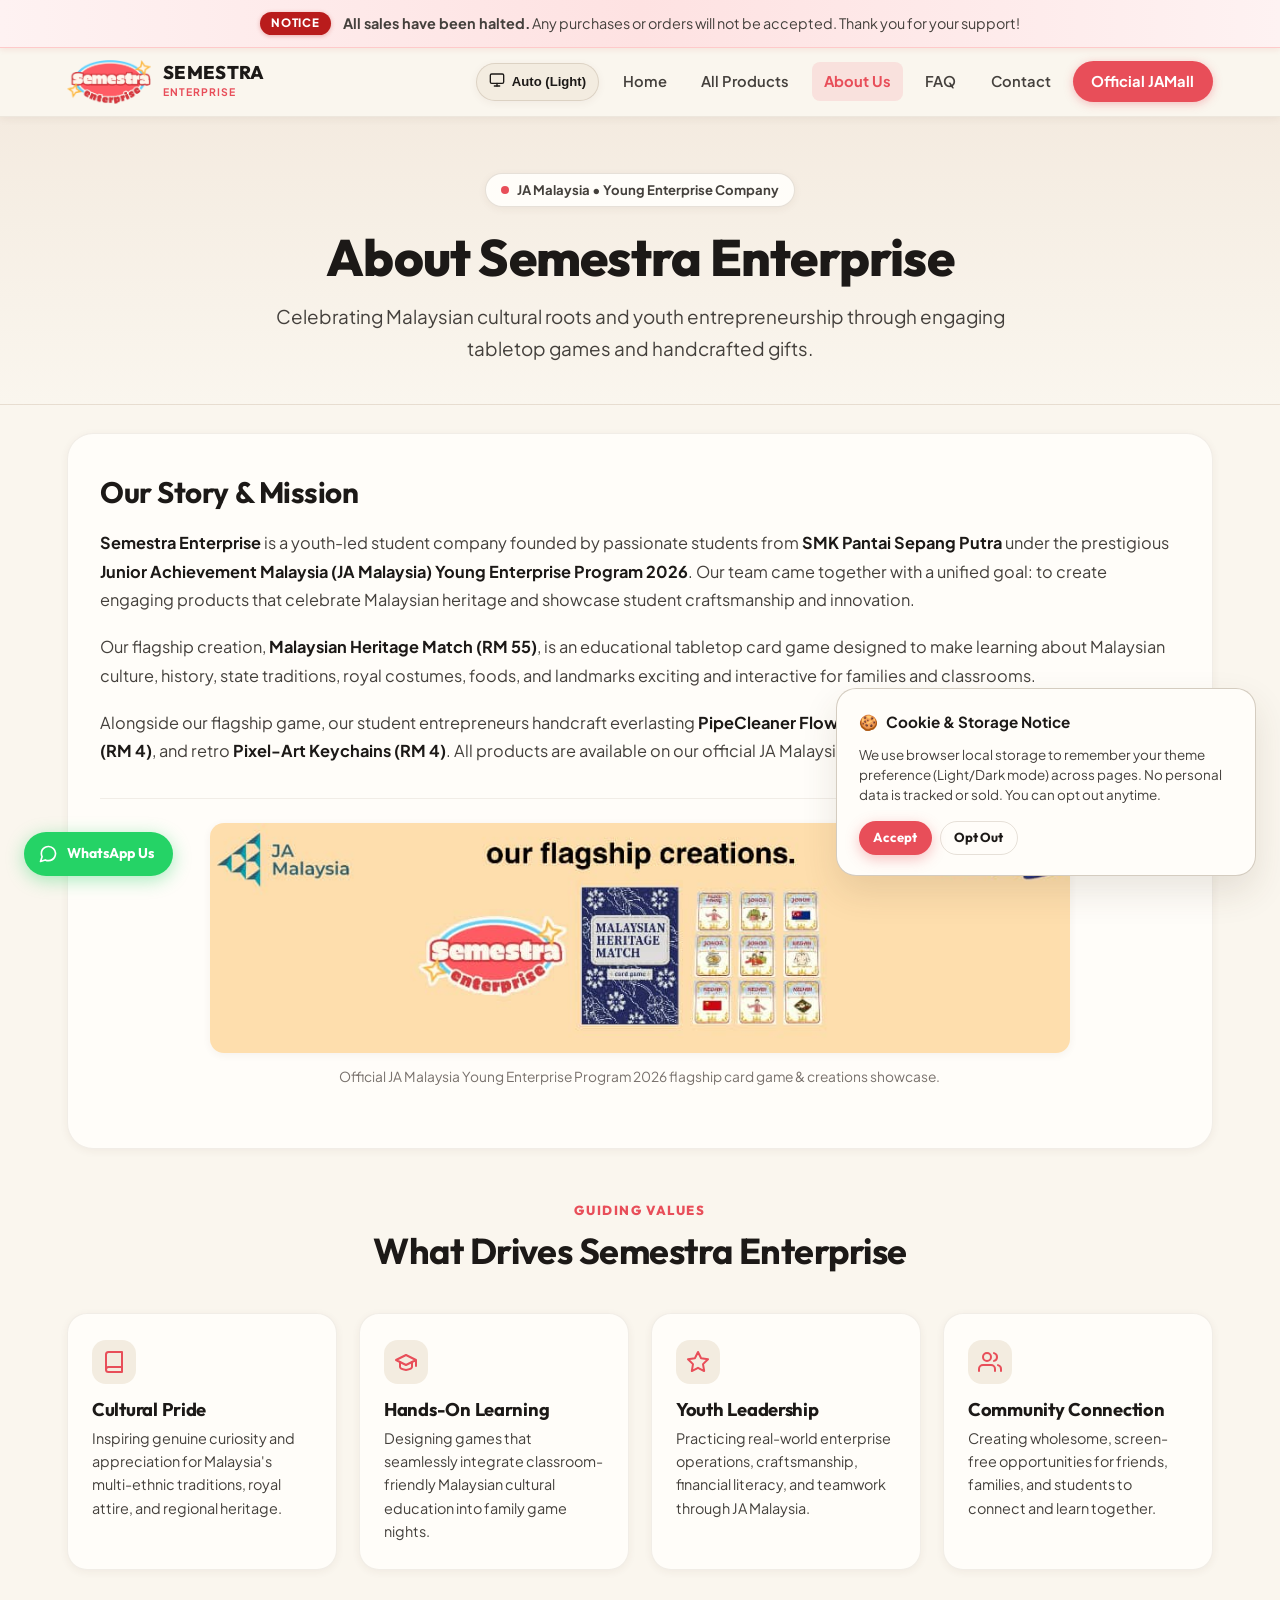
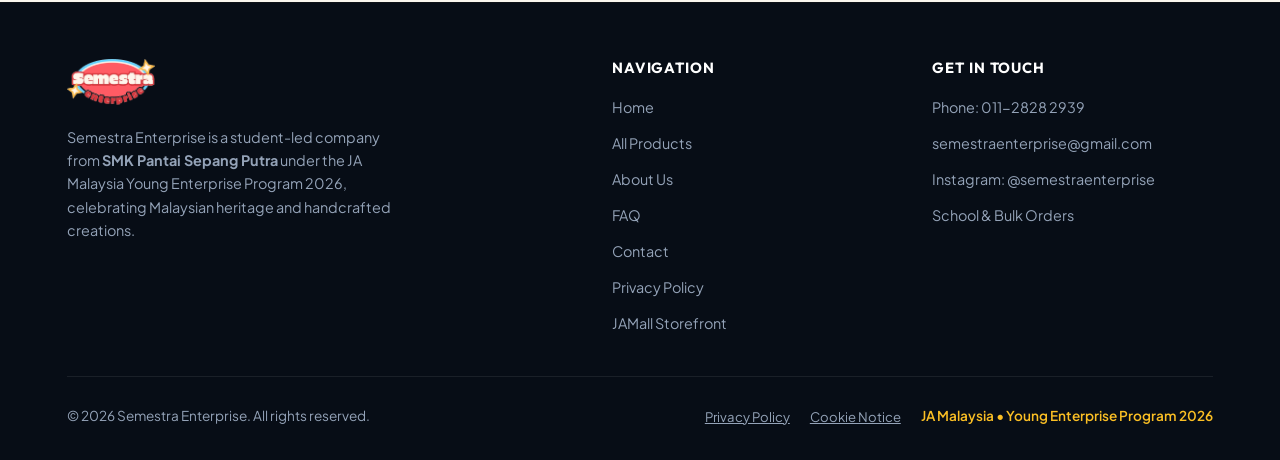
==== commit b0ba85f6: "Improve site accessibility, performance and robustness - Safe localStorage access so blocked storage" ====
--- a/docs/about.html
+++ b/docs/about.html
@@ -1,85 +1,252 @@
 <!DOCTYPE html>
 <html lang="en">
   <head>
-    <meta charset="UTF-8">
-    <meta name="viewport" content="width=device-width, initial-scale=1.0">
-    <meta name="description" content="About Semestra Enterprise: Preserving and promoting Malaysian and Southeast Asian heritage through educational games.">
-    <title>About Us | Semestra Enterprise</title>
-    <link rel="icon" type="image/x-icon" href="assets/icons/favicon.ico">
-    <link rel="stylesheet" href="style.css">
+    <meta charset="UTF-8" />
+    <meta name="viewport" content="width=device-width, initial-scale=1.0" />
+    <title>About Semestra Enterprise | Malaysian Heritage & Youth Entrepreneurship</title>
+    <meta name="description" content="Learn about Semestra Enterprise, a student-led company under the JA Malaysia Young Enterprise Program 2026 dedicated to celebrating Malaysian culture and youth entrepreneurship." />
+    <meta property="og:site_name" content="Semestra Enterprise" />
+    <meta property="og:type" content="website" />
+    <meta property="og:url" content="https://lobothexile.github.io/SemestraEnterprise/about.html" />
+    <meta property="og:title" content="About Us | Semestra Enterprise" />
+    <meta property="og:description" content="Learn about Semestra Enterprise, our team story, mission, and student creations under JA Malaysia Young Enterprise 2026." />
+    <meta property="og:image" content="https://lobothexile.github.io/SemestraEnterprise/assets/image/Banner.jpeg" />
+    <meta name="twitter:card" content="summary_large_image" />
+    <meta name="twitter:title" content="About Us | Semestra Enterprise" />
+    <meta name="twitter:description" content="Learn about Semestra Enterprise, our team story, mission, and student creations under JA Malaysia Young Enterprise 2026." />
+    <meta name="twitter:image" content="https://lobothexile.github.io/SemestraEnterprise/assets/image/Banner.jpeg" />
+    <meta name="theme-color" content="#FAF6EE" />
+    <link rel="icon" type="image/png" href="assets/icons/favicon.png" />
+    <link rel="apple-touch-icon" href="assets/icons/favicon.png" />
+    <link rel="stylesheet" href="style.css" />
+    <script>
+      (function() {
+        let saved = 'system';
+      try { saved = localStorage.getItem('semestra_theme_preference') || 'system'; } catch (e) { saved = 'system'; }
+        const isDark = window.matchMedia && window.matchMedia('(prefers-color-scheme: dark)').matches;
+        const resolved = saved === 'system' ? (isDark ? 'dark' : 'light') : saved;
+        document.documentElement.setAttribute('data-theme', resolved);
+        document.documentElement.setAttribute('data-theme-setting', saved);
+      })();
+    </script>
   </head>
   <body>
-    <a href="#main-content" class="skip-link">Skip to main content</a>
-
-    <nav aria-label="Main Navigation">
+    <!-- Header Navigation -->
+    <nav>
       <div class="container">
-        <div class="brand-wrapper">
-          <a href="index.html" class="logo-link" aria-label="Semestra Enterprise Home">
-            <img src="assets/image/logo.png" alt="Semestra Enterprise Logo" class="logo">
-          </a>
-        </div>
-        <button class="menu-toggle" aria-label="Toggle navigation menu" aria-expanded="false">&#9776;</button>
-        <div class="nav-links">
-          <a href="index.html">Home</a>
-          <a href="products.html">Products</a>
-          <a href="about.html">About</a>
-          <a href="contact.html">Contact</a>
+        <a href="index.html" class="brand-link">
+          <img src="assets/image/logo.png" alt="Semestra Enterprise Logo" class="logo" decoding="async" />
+          <div class="brand-title">
+            <span class="main-name">SEMESTRA</span>
+            <span class="tagline-small">ENTERPRISE</span>
+          </div>
+        </a>
+
+        <div class="nav-right-group">
+          <!-- Theme Switcher (3 Modes: System, Light, Dark) -->
+          <div class="theme-switch-wrap">
+            <button type="button" class="theme-toggle-btn" id="theme-toggle-btn" aria-label="Select theme mode" aria-expanded="false" aria-haspopup="true" aria-controls="theme-menu-dropdown">
+              <span id="theme-active-icon">
+                <svg viewBox="0 0 24 24" fill="none" stroke="currentColor" stroke-width="2" stroke-linecap="round" stroke-linejoin="round"><rect x="2" y="3" width="20" height="14" rx="2" ry="2"></rect><line x1="8" y1="21" x2="16" y2="21"></line><line x1="12" y1="17" x2="12" y2="21"></line></svg>
+              </span>
+              <span id="theme-active-label">Auto</span>
+            </button>
+            <div class="theme-menu-dropdown" id="theme-menu-dropdown">
+              <button type="button" class="theme-menu-item" data-theme-value="system">
+                <svg viewBox="0 0 24 24" fill="none" stroke="currentColor" stroke-width="2" stroke-linecap="round" stroke-linejoin="round"><rect x="2" y="3" width="20" height="14" rx="2" ry="2"></rect><line x1="8" y1="21" x2="16" y2="21"></line><line x1="12" y1="17" x2="12" y2="21"></line></svg>
+                <span>System</span>
+              </button>
+              <button type="button" class="theme-menu-item" data-theme-value="light">
+                <svg viewBox="0 0 24 24" fill="none" stroke="currentColor" stroke-width="2" stroke-linecap="round" stroke-linejoin="round"><circle cx="12" cy="12" r="5"></circle><line x1="12" y1="1" x2="12" y2="3"></line><line x1="12" y1="21" x2="12" y2="23"></line><line x1="4.22" y1="4.22" x2="5.64" y2="5.64"></line><line x1="18.36" y1="18.36" x2="19.78" y2="19.78"></line><line x1="1" y1="12" x2="3" y2="12"></line><line x1="21" y1="12" x2="23" y2="12"></line><line x1="4.22" y1="19.78" x2="5.64" y2="18.36"></line><line x1="18.36" y1="5.64" x2="19.78" y2="4.22"></line></svg>
+                <span>Light</span>
+              </button>
+              <button type="button" class="theme-menu-item" data-theme-value="dark">
+                <svg viewBox="0 0 24 24" fill="none" stroke="currentColor" stroke-width="2" stroke-linecap="round" stroke-linejoin="round"><path d="M21 12.79A9 9 0 1 1 11.21 3 7 7 0 0 0 21 12.79z"></path></svg>
+                <span>Dark</span>
+              </button>
+            </div>
+          </div>
+
+          <button class="menu-toggle" aria-label="Toggle navigation menu" aria-expanded="false" aria-controls="primary-nav">
+            <svg width="20" height="20" viewBox="0 0 24 24" fill="none" stroke="currentColor" stroke-width="2" stroke-linecap="round" stroke-linejoin="round">
+              <line x1="3" y1="12" x2="21" y2="12"></line>
+              <line x1="3" y1="6" x2="21" y2="6"></line>
+              <line x1="3" y1="18" x2="21" y2="18"></line>
+            </svg>
+          </button>
+
+          <div class="nav-links" id="primary-nav">
+            <a href="index.html">Home</a>
+            <a href="products.html">All Products</a>
+            <a href="about.html" class="active">About Us</a>
+            <a href="faq.html">FAQ</a>
+            <a href="contact.html">Contact</a>
+            <a href="https://jamalaysia.org.my/JAMall/semestraenterprise/" target="_blank" rel="noopener" class="nav-cta">Official JAMall</a>
+          </div>
         </div>
       </div>
     </nav>
 
-    <main id="main-content">
-      <header class="hero">
-        <div class="container">
-          <h1>About Semestra Enterprise</h1>
-          <p>Preserving and celebrating Malaysian and Southeast Asian heritage through interactive learning and educational games.</p>
-        </div>
-      </header>
-
-      <section>
-        <div class="container">
-          <div class="content-box">
-            <h2>Our Mission</h2>
-            <p>Semestra Enterprise is an indie educational publisher dedicated to making Southeast Asian cultural heritage accessible and engaging. We design tabletop games and interactive media that help students, families, and casual players discover and appreciate the region's rich traditions, folklore, and history.</p>
-
-            <h2>Our Flagship Title</h2>
-            <p>Our flagship educational card game, <em>Malaysian Heritage Match</em>, brings Malaysian culture to life through fast-paced matching and educational trivia. Designed for players of all ages, it introduces cultural motifs, traditional arts, foods, and landmarks in an approachable format.</p>
-
-            <h2>Our Core Values</h2>
-            <div class="values-list">
-              <div class="value-item">
-                <strong>Cultural Appreciation</strong>
-                <p>Highlighting the depth and diversity of Malaysian and Southeast Asian customs with authenticity and care.</p>
-              </div>
-              <div class="value-item">
-                <strong>Interactive Education</strong>
-                <p>Creating learning tools where fun and knowledge reinforce each other naturally.</p>
-              </div>
-              <div class="value-item">
-                <strong>Universal Accessibility</strong>
-                <p>Ensuring our games are easy to learn, affordable, and welcoming to learners of all backgrounds.</p>
-              </div>
-              <div class="value-item">
-                <strong>Craft & Quality</strong>
-                <p>Committed to thoughtful design, balanced gameplay, and durable physical components.</p>
-              </div>
-            </div>
-          </div>
-        </div>
-      </section>
+    <!-- About Hero -->
+    <header class="hero" style="padding: 3.5rem 0 2.5rem; text-align: center;">
+      <div class="container" style="max-width: 780px;">
+        <div class="hero-badge-pill" style="margin: 0 auto 1.25rem;">
+          <span class="pill-dot"></span>
+          <span>JA Malaysia • Young Enterprise Company</span>
+        </div>
+        <h1 style="color: var(--text-primary); margin-bottom: 0.85rem;">About Semestra Enterprise</h1>
+        <p class="lead" style="margin-bottom: 0;">
+          Celebrating Malaysian cultural roots and youth entrepreneurship through engaging tabletop games and handcrafted gifts.
+        </p>
+      </div>
+    </header>
+
+    <!-- Main Story Narrative -->
+    <main class="container">
+      <div class="story-card">
+        <h2>Our Story & Mission</h2>
+        <p>
+          <strong>Semestra Enterprise</strong> is a youth-led student company founded by passionate students from <strong>SMK Pantai Sepang Putra</strong> under the prestigious <strong>Junior Achievement Malaysia (JA Malaysia) Young Enterprise Program 2026</strong>. Our team came together with a unified goal: to create engaging products that celebrate Malaysian heritage and showcase student craftsmanship and innovation.
+        </p>
+        <p>
+          Our flagship creation, <strong>Malaysian Heritage Match (RM 55)</strong>, is an educational tabletop card game designed to make learning about Malaysian culture, history, state traditions, royal costumes, foods, and landmarks exciting and interactive for families and classrooms.
+        </p>
+        <p>
+          Alongside our flagship game, our student entrepreneurs handcraft everlasting <strong>PipeCleaner Flower Pots (RM 15)</strong>, floral <strong>Handmade Hairclips (RM 4)</strong>, and retro <strong>Pixel-Art Keychains (RM 4)</strong>. All products are available on our official JA Malaysia Mall storefront.
+        </p>
+
+        <!-- Official YE Creation Showcase Banner -->
+        <div style="margin-top: 2rem; padding-top: 1.5rem; border-top: 1px solid var(--border-subtle); text-align: center;">
+          <img src="assets/image/Banner.jpeg" alt="Semestra Enterprise Flagship Creations - JA Malaysia Young Enterprise Program" style="width: 100%; max-width: 860px; height: auto; margin: 0 auto; border-radius: var(--radius-md); box-shadow: var(--shadow-sm);" loading="lazy" decoding="async" />
+          <p style="font-size: 0.86rem; color: var(--text-muted); margin-top: 0.75rem;">
+            Official JA Malaysia Young Enterprise Program 2026 flagship card game & creations showcase.
+          </p>
+        </div>
+      </div>
+
+      <!-- Core Values Grid -->
+      <div class="section-header">
+        <span class="section-eyebrow">Guiding Values</span>
+        <h2>What Drives Semestra Enterprise</h2>
+      </div>
+
+      <div class="values-grid">
+        <div class="value-card">
+          <div class="value-card-icon">
+            <svg width="24" height="24" viewBox="0 0 24 24" fill="none" stroke="currentColor" stroke-width="2" stroke-linecap="round" stroke-linejoin="round">
+              <path d="M4 19.5A2.5 2.5 0 0 1 6.5 17H20"></path>
+              <path d="M6.5 2H20v20H6.5A2.5 2.5 0 0 1 4 19.5v-15A2.5 2.5 0 0 1 6.5 2z"></path>
+            </svg>
+          </div>
+          <h3>Cultural Pride</h3>
+          <p>Inspiring genuine curiosity and appreciation for Malaysia's multi-ethnic traditions, royal attire, and regional heritage.</p>
+        </div>
+
+        <div class="value-card">
+          <div class="value-card-icon">
+            <svg width="24" height="24" viewBox="0 0 24 24" fill="none" stroke="currentColor" stroke-width="2" stroke-linecap="round" stroke-linejoin="round">
+              <path d="M22 10v6M2 10l10-5 10 5-10 5z"></path>
+              <path d="M6 12v5c0 2 6 3 6 3s6-1 6-3v-5"></path>
+            </svg>
+          </div>
+          <h3>Hands-On Learning</h3>
+          <p>Designing games that seamlessly integrate classroom-friendly Malaysian cultural education into family game nights.</p>
+        </div>
+
+        <div class="value-card">
+          <div class="value-card-icon">
+            <svg width="24" height="24" viewBox="0 0 24 24" fill="none" stroke="currentColor" stroke-width="2" stroke-linecap="round" stroke-linejoin="round">
+              <polygon points="12 2 15.09 8.26 22 9.27 17 14.14 18.18 21.02 12 17.77 5.82 21.02 7 14.14 2 9.27 8.91 8.26 12 2"></polygon>
+            </svg>
+          </div>
+          <h3>Youth Leadership</h3>
+          <p>Practicing real-world enterprise operations, craftsmanship, financial literacy, and teamwork through JA Malaysia.</p>
+        </div>
+
+        <div class="value-card">
+          <div class="value-card-icon">
+            <svg width="24" height="24" viewBox="0 0 24 24" fill="none" stroke="currentColor" stroke-width="2" stroke-linecap="round" stroke-linejoin="round">
+              <path d="M17 21v-2a4 4 0 0 0-4-4H5a4 4 0 0 0-4 4v2"></path>
+              <circle cx="9" cy="7" r="4"></circle>
+              <path d="M23 21v-2a4 4 0 0 0-3-3.87"></path>
+              <path d="M16 3.13a4 4 0 0 1 0 7.75"></path>
+            </svg>
+          </div>
+          <h3>Community Connection</h3>
+          <p>Creating wholesome, screen-free opportunities for friends, families, and students to connect and learn together.</p>
+        </div>
+      </div>
     </main>
 
+    <!-- Footer -->
     <footer>
       <div class="container">
-        <div class="footer-nav">
-          <a href="index.html">Home</a>
-          <a href="products.html">Products</a>
-          <a href="about.html">About</a>
-          <a href="contact.html">Contact</a>
-        </div>
-        <p>&copy; 2026 Semestra Enterprise. All rights reserved.</p>
+        <div class="footer-grid">
+          <div class="footer-brand">
+            <img src="assets/image/logo.png" alt="Semestra Enterprise" class="footer-logo" loading="lazy" decoding="async" />
+            <p>
+              Semestra Enterprise is a student-led company from <strong>SMK Pantai Sepang Putra</strong> under the JA Malaysia Young Enterprise Program 2026, celebrating Malaysian heritage and handcrafted creations.
+            </p>
+          </div>
+          <div class="footer-col">
+            <h4>Navigation</h4>
+            <ul>
+              <li><a href="index.html">Home</a></li>
+              <li><a href="products.html">All Products</a></li>
+              <li><a href="about.html">About Us</a></li>
+              <li><a href="faq.html">FAQ</a></li>
+              <li><a href="contact.html">Contact</a></li>
+              <li><a href="privacy.html">Privacy Policy</a></li>
+              <li><a href="https://jamalaysia.org.my/JAMall/semestraenterprise/" target="_blank" rel="noopener">JAMall Storefront</a></li>
+            </ul>
+          </div>
+          <div class="footer-col">
+            <h4>Get in Touch</h4>
+            <ul>
+              <li><a href="tel:01128282939">Phone: 011-2828 2939</a></li>
+              <li><a href="mailto:semestraenterprise@gmail.com">semestraenterprise@gmail.com</a></li>
+              <li><a href="https://www.instagram.com/semestraenterprise" target="_blank" rel="noopener">Instagram: @semestraenterprise</a></li>
+              <li><a href="contact.html">School & Bulk Orders</a></li>
+            </ul>
+          </div>
+        </div>
+
+        <div class="footer-bottom">
+          <p>&copy; 2026 Semestra Enterprise. All rights reserved.</p>
+          <div style="display: flex; align-items: center; gap: 1.25rem; flex-wrap: wrap;">
+            <a href="privacy.html" style="color: #94A3B8; font-size: 0.82rem; text-decoration: underline;">Privacy Policy</a>
+            <button type="button" class="cookie-settings-link">Cookie Notice</button>
+            <p style="color: #FBBF24; font-weight: 600; margin: 0;">JA Malaysia • Young Enterprise Program 2026</p>
+          </div>
+        </div>
       </div>
     </footer>
+
+    <!-- Floating WhatsApp Quick-Chat Button -->
+    <a href="https://wa.me/601128282939?text=Hello%20Semestra%20Enterprise%20team%2C%20I%20would%20like%20to%20inquire%20about%20your%20products!" target="_blank" rel="noopener" class="floating-whatsapp-btn" aria-label="Chat with us on WhatsApp">
+      <svg viewBox="0 0 24 24" fill="none" stroke="currentColor" stroke-width="2" stroke-linecap="round" stroke-linejoin="round">
+        <path d="M21 11.5a8.38 8.38 0 0 1-.9 3.8 8.5 8.5 0 0 1-7.6 4.7 8.38 8.38 0 0 1-3.8-.9L3 21l1.9-5.7a8.38 8.38 0 0 1-.9-3.8 8.5 8.5 0 0 1 4.7-7.6 8.38 8.38 0 0 1 3.8-.9h.5a8.48 8.48 0 0 1 8 8v.5z"></path>
+      </svg>
+      <span>WhatsApp Us</span>
+    </a>
+
+    <!-- Cookie & Local Storage Notice Banner -->
+    <aside id="cookie-banner" class="cookie-banner" role="region" aria-label="Cookie and storage notice">
+      <div class="cookie-banner-content">
+        <div class="cookie-banner-title">
+          <span>🍪</span>
+          <span>Cookie & Storage Notice</span>
+        </div>
+        <p>
+          We use browser local storage to remember your theme preference (Light/Dark mode) across pages. No personal data is tracked or sold. You can opt out anytime.
+        </p>
+        <div class="cookie-banner-actions">
+          <button type="button" id="cookie-accept-btn" class="btn btn-primary btn-sm">Accept</button>
+          <button type="button" id="cookie-decline-btn" class="btn btn-outline btn-sm">Opt Out</button>
+        </div>
+      </div>
+    </aside>
+
     <script src="script.js"></script>
   </body>
 </html>
--- a/docs/style.css
+++ b/docs/style.css
@@ -1,239 +1,437 @@
 /* ==========================================================================
-   Semestra Enterprise: Style System
-   Grounded editorial styling for Malaysian and Southeast Asian heritage games
+   SEMESTRA ENTERPRISE - DESIGN SYSTEM (LIGHT / DARK / SYSTEM MODES)
+   Authentic & Professional (JA Malaysia Young Enterprise 2026)
    ========================================================================== */
 
+@import url('https://fonts.googleapis.com/css2?family=Outfit:wght@500;600;700;800&family=Plus+Jakarta+Sans:ital,wght@0,400;0,500;0,600;0,700;1,400&display=swap');
+
 :root {
-  /* Surface & Base Canvas */
-  --bg-canvas: #fbf9f5;
-  --bg-surface: #ffffff;
-  --bg-subtle: #f4efea;
-  --bg-inset: #eae3da;
-
-  /* Typography Colors */
-  --text-primary: #1e232a;
-  --text-secondary: #5a626c;
-  --text-muted: #747d88;
-
-  /* Borders & Dividers */
-  --border-color: #e6dfd5;
-  --border-subtle: #eee7df;
-  --border-strong: #c8beaf;
-
-  /* Brand Accents (Derived from Heritage Logo) */
-  --accent-primary: #c8413b;
-  --accent-hover: #b0322d;
-  --accent-soft: #f8dedd;
-  --accent-gold: #9c6e2e;
-  --focus-ring: #c8413b;
-
-  /* Radii */
-  --radius-sm: 4px;
-  --radius-md: 8px;
-  --radius-lg: 12px;
-
-  /* Shadows (Restrained Elevation) */
-  --shadow-sm: 0 1px 3px rgba(30, 35, 42, 0.04);
-  --shadow-md: 0 4px 12px rgba(30, 35, 42, 0.06);
-  --shadow-lg: 0 8px 24px rgba(30, 35, 42, 0.08);
+  /* Brand Core Palette */
+  --color-primary: #E84E59;
+  --color-primary-hover: #D33642;
+  --color-primary-soft: rgba(232, 78, 89, 0.12);
+  --color-primary-border: rgba(232, 78, 89, 0.35);
+
+  --color-gold: #D97706;
+  --color-gold-hover: #B45309;
+  --color-gold-soft: rgba(217, 119, 6, 0.12);
+  --color-gold-border: rgba(217, 119, 6, 0.35);
+
+  --color-teal: #0D9488;
+  --color-teal-soft: rgba(13, 148, 136, 0.12);
+  --color-teal-border: rgba(13, 148, 136, 0.35);
+
+  --color-sale: #DC2626;
+  --color-sale-soft: rgba(220, 38, 38, 0.12);
+
+  /* Typography */
+  --font-heading: 'Outfit', -apple-system, BlinkMacSystemFont, sans-serif;
+  --font-body: 'Plus Jakarta Sans', -apple-system, BlinkMacSystemFont, sans-serif;
+
+  /* Layout & Geometry */
+  --radius-xs: 4px;
+  --radius-sm: 8px;
+  --radius-md: 14px;
+  --radius-lg: 20px;
+  --radius-xl: 26px;
+  --radius-full: 9999px;
+
+  --transition-fast: 0.18s ease;
+  --transition-normal: 0.25s cubic-bezier(0.16, 1, 0.3, 1);
+  --transition-smooth: 0.35s cubic-bezier(0.16, 1, 0.3, 1);
 }
 
 /* ==========================================================================
-   Base & Reset
+   THEME PALETTES: LIGHT & DARK
    ========================================================================== */
-* {
+
+/* Dark Theme Palette (Default / [data-theme="dark"]) */
+:root,
+[data-theme="dark"] {
+  --bg-page: #0B121E;
+  --bg-surface: #121C2F;
+  --bg-surface-elevated: #18253E;
+  --bg-surface-subtle: #152238;
+  --bg-surface-image-wrap: #0E1626;
+
+  --border-subtle: rgba(255, 255, 255, 0.08);
+  --border-medium: rgba(255, 255, 255, 0.14);
+  --border-strong: rgba(255, 255, 255, 0.24);
+
+  --text-primary: #F8FAFC;
+  --text-secondary: #CBD5E1;
+  --text-muted: #8E9FB5;
+  --text-heading-gold: #FBBF24;
+
+  --nav-bg: rgba(18, 28, 47, 0.92);
+  --hero-bg: linear-gradient(180deg, #10192A 0%, #0B121E 100%);
+  --modal-overlay-bg: rgba(6, 10, 18, 0.82);
+
+  --shadow-sm: 0 2px 6px rgba(0, 0, 0, 0.3);
+  --shadow-md: 0 8px 20px rgba(0, 0, 0, 0.4);
+  --shadow-lg: 0 16px 36px rgba(0, 0, 0, 0.5);
+  --shadow-hover: 0 14px 32px rgba(0, 0, 0, 0.55), 0 0 0 1px rgba(232, 78, 89, 0.3);
+}
+
+/* Light Theme Palette ([data-theme="light"]) - Warm Heritage Cream */
+[data-theme="light"] {
+  --bg-page: #FAF6EE;
+  --bg-surface: #FFFDF9;
+  --bg-surface-elevated: #F3ECE0;
+  --bg-surface-subtle: #F7EFE4;
+  --bg-surface-image-wrap: #F5EFE6;
+
+  --border-subtle: rgba(100, 75, 45, 0.09);
+  --border-medium: rgba(100, 75, 45, 0.16);
+  --border-strong: rgba(100, 75, 45, 0.28);
+
+  --text-primary: #1C1917;
+  --text-secondary: #44403C;
+  --text-muted: #78716C;
+  --text-heading-gold: #B45309;
+
+  --nav-bg: rgba(250, 246, 238, 0.94);
+  --hero-bg: linear-gradient(180deg, #F4EBE0 0%, #FAF6EE 100%);
+  --modal-overlay-bg: rgba(28, 25, 23, 0.6);
+
+  --shadow-sm: 0 2px 8px rgba(78, 55, 30, 0.06);
+  --shadow-md: 0 8px 24px rgba(78, 55, 30, 0.08);
+  --shadow-lg: 0 16px 36px rgba(78, 55, 30, 0.12);
+  --shadow-hover: 0 12px 28px rgba(78, 55, 30, 0.14), 0 0 0 1px rgba(232, 78, 89, 0.25);
+}
+
+/* System Preference Fallback */
+@media (prefers-color-scheme: light) {
+  [data-theme="system"] {
+    --bg-page: #FAF6EE;
+    --bg-surface: #FFFDF9;
+    --bg-surface-elevated: #F3ECE0;
+    --bg-surface-subtle: #F7EFE4;
+    --bg-surface-image-wrap: #F5EFE6;
+
+    --border-subtle: rgba(100, 75, 45, 0.09);
+    --border-medium: rgba(100, 75, 45, 0.16);
+    --border-strong: rgba(100, 75, 45, 0.28);
+
+    --text-primary: #1C1917;
+    --text-secondary: #44403C;
+    --text-muted: #78716C;
+    --text-heading-gold: #B45309;
+
+    --nav-bg: rgba(250, 246, 238, 0.94);
+    --hero-bg: linear-gradient(180deg, #F4EBE0 0%, #FAF6EE 100%);
+    --modal-overlay-bg: rgba(28, 25, 23, 0.6);
+
+    --shadow-sm: 0 2px 8px rgba(78, 55, 30, 0.06);
+    --shadow-md: 0 8px 24px rgba(78, 55, 30, 0.08);
+    --shadow-lg: 0 16px 36px rgba(78, 55, 30, 0.12);
+    --shadow-hover: 0 12px 28px rgba(78, 55, 30, 0.14), 0 0 0 1px rgba(232, 78, 89, 0.25);
+  }
+}
+
+/* ==========================================================================
+   CSS Reset & Base
+   ========================================================================== */
+*,
+*::before,
+*::after {
   box-sizing: border-box;
   margin: 0;
   padding: 0;
 }
 
 html {
+  scroll-behavior: smooth;
   font-size: 16px;
-  scroll-behavior: smooth;
+  -webkit-text-size-adjust: 100%;
 }
 
 body {
-  font-family: "Segoe UI", -apple-system, BlinkMacSystemFont, "Helvetica Neue", Arial, sans-serif;
-  line-height: 1.6;
-  color: var(--text-primary);
-  background-color: var(--bg-canvas);
+  font-family: var(--font-body);
+  background-color: var(--bg-page);
+  color: var(--text-primary);
+  line-height: 1.65;
   min-height: 100vh;
   display: flex;
   flex-direction: column;
+  overflow-x: hidden;
   -webkit-font-smoothing: antialiased;
-}
-
-main {
-  flex: 1 0 auto;
-}
-
-/* Accessible Skip Link */
-.skip-link {
-  position: absolute;
-  top: -60px;
-  left: 1rem;
-  background: var(--text-primary);
-  color: #ffffff;
-  padding: 0.5rem 1rem;
-  border-radius: var(--radius-sm);
+  -moz-osx-font-smoothing: grayscale;
+  transition: background-color var(--transition-normal), color var(--transition-normal);
+}
+
+.container {
+  width: 92%;
+  max-width: 1180px;
+  margin: 0 auto;
+  padding: 0 1rem;
+}
+
+h1,
+h2,
+h3,
+h4,
+h5,
+h6 {
+  font-family: var(--font-heading);
+  font-weight: 700;
+  line-height: 1.25;
+  color: var(--text-primary);
+  letter-spacing: -0.015em;
+  word-break: break-word;
+}
+
+p {
+  color: var(--text-secondary);
+  font-size: 1.02rem;
+  line-height: 1.68;
+}
+
+a {
+  color: inherit;
   text-decoration: none;
-  font-weight: 600;
-  z-index: 2000;
-  transition: top 0.15s ease;
-}
-
-.skip-link:focus {
-  top: 1rem;
-  outline: 2px solid var(--focus-ring);
-  outline-offset: 2px;
-}
-
-/* Visible Focus Indicator (WCAG AA / R-32) */
-:focus-visible {
-  outline: 2px solid var(--focus-ring);
-  outline-offset: 2px;
+}
+
+img {
+  max-width: 100%;
+  height: auto;
+  display: block;
 }
 
 /* ==========================================================================
-   Layout Containers
-   ========================================================================== */
-.container {
-  width: 90%;
-  max-width: 1100px;
-  margin: 0 auto;
-}
-
-/* ==========================================================================
-   Navigation
+   Navigation Bar & Controls
    ========================================================================== */
 nav {
   position: sticky;
   top: 0;
   left: 0;
   width: 100%;
-  background: var(--bg-surface);
-  border-bottom: 1px solid var(--border-color);
   z-index: 1000;
-  padding: 0.75rem 0;
+  background: var(--nav-bg);
+  backdrop-filter: blur(14px);
+  -webkit-backdrop-filter: blur(14px);
+  border-bottom: 1px solid var(--border-subtle);
   box-shadow: var(--shadow-sm);
+  transition: background-color var(--transition-normal), border-color var(--transition-normal);
 }
 
 nav .container {
   display: flex;
   align-items: center;
   justify-content: space-between;
-}
-
-.brand-wrapper {
-  display: flex;
-  align-items: center;
-}
-
-.logo-link {
-  display: inline-flex;
-  align-items: center;
+  padding: 0.75rem 1rem;
+  gap: 0.75rem;
+}
+
+.brand-link {
+  display: flex;
+  align-items: center;
+  gap: 0.75rem;
   text-decoration: none;
+  flex-shrink: 0;
 }
 
 .logo {
   height: 44px;
   width: auto;
-  max-width: 140px;
+  aspect-ratio: 723 / 380;
   object-fit: contain;
+  flex-shrink: 0;
   display: block;
-}
-
-nav .nav-links {
-  display: flex;
-  align-items: center;
-  gap: 1.75rem;
-}
-
-nav a {
-  text-decoration: none;
+  transition: transform var(--transition-fast);
+}
+
+.brand-link:hover .logo {
+  transform: scale(1.03);
+}
+
+.brand-title {
+  display: flex;
+  flex-direction: column;
+}
+
+.brand-title .main-name {
+  font-family: var(--font-heading);
+  font-size: 1.15rem;
+  font-weight: 800;
+  letter-spacing: 0.02em;
+  color: var(--text-primary);
+  line-height: 1.1;
+}
+
+.brand-title .tagline-small {
+  font-size: 0.65rem;
+  font-weight: 700;
+  color: var(--color-primary);
+  text-transform: uppercase;
+  letter-spacing: 0.1em;
+}
+
+.nav-right-group {
+  display: flex;
+  align-items: center;
+  gap: 0.75rem;
+}
+
+.nav-links {
+  display: flex;
+  align-items: center;
+  gap: 0.65rem;
+}
+
+.nav-links a {
+  position: relative;
+  font-size: 0.92rem;
+  font-weight: 600;
   color: var(--text-secondary);
-  font-weight: 500;
-  font-size: 0.95rem;
-  padding: 0.35rem 0;
-  transition: color 0.15s ease;
+  padding: 0.45rem 0.75rem;
+  border-radius: var(--radius-sm);
+  transition: color var(--transition-fast), background-color var(--transition-fast);
+}
+
+.nav-links a:hover {
+  color: var(--text-primary);
+  background: var(--bg-surface-elevated);
+}
+
+.nav-links a.active {
+  color: var(--color-primary);
+  background: var(--color-primary-soft);
+  font-weight: 700;
+}
+
+.nav-cta {
+  background: var(--color-primary) !important;
+  color: #FFFFFF !important;
+  padding: 0.5rem 1.15rem !important;
+  border-radius: var(--radius-full) !important;
+  font-weight: 700 !important;
+  box-shadow: 0 2px 10px rgba(232, 78, 89, 0.35);
+  transition: transform var(--transition-fast), box-shadow var(--transition-fast), background-color var(--transition-fast) !important;
+}
+
+.nav-cta:hover {
+  background: var(--color-primary-hover) !important;
+  transform: translateY(-1px);
+  box-shadow: 0 4px 14px rgba(232, 78, 89, 0.45) !important;
+}
+
+/* ==========================================================================
+   Theme Switcher (3 Modes: System, Light, Dark)
+   ========================================================================== */
+.theme-switch-wrap {
   position: relative;
-}
-
-nav a:hover,
-nav a.active {
-  color: var(--accent-primary);
-}
-
-nav a.active::after {
-  content: "";
+  display: inline-flex;
+  align-items: center;
+}
+
+.theme-toggle-btn {
+  display: inline-flex;
+  align-items: center;
+  justify-content: center;
+  gap: 0.4rem;
+  background: var(--bg-surface-elevated);
+  border: 1px solid var(--border-medium);
+  color: var(--text-primary);
+  padding: 0.45rem 0.75rem;
+  min-height: 38px;
+  border-radius: var(--radius-full);
+  font-size: 0.82rem;
+  font-weight: 700;
+  cursor: pointer;
+  box-shadow: var(--shadow-sm);
+  transition: all var(--transition-fast);
+  touch-action: manipulation;
+}
+
+.theme-toggle-btn:hover {
+  border-color: var(--color-primary);
+  background: var(--bg-surface);
+}
+
+.theme-toggle-btn svg {
+  width: 16px;
+  height: 16px;
+  flex-shrink: 0;
+}
+
+.theme-menu-dropdown {
   position: absolute;
-  left: 0;
-  bottom: 0;
+  top: calc(100% + 8px);
+  right: 0;
+  background: var(--bg-surface);
+  border: 1px solid var(--border-medium);
+  border-radius: var(--radius-md);
+  padding: 0.35rem;
+  min-width: 140px;
+  box-shadow: var(--shadow-md);
+  display: none;
+  flex-direction: column;
+  gap: 0.2rem;
+  z-index: 1100;
+}
+
+.theme-menu-dropdown.show {
+  display: flex;
+}
+
+.theme-menu-item {
+  display: flex;
+  align-items: center;
+  gap: 0.6rem;
   width: 100%;
-  height: 2px;
-  background-color: var(--accent-primary);
-}
-
-/* Accessible Hamburger Toggle Button */
+  padding: 0.55rem 0.75rem;
+  min-height: 40px;
+  background: transparent;
+  border: none;
+  border-radius: var(--radius-sm);
+  color: var(--text-secondary);
+  font-family: inherit;
+  font-size: 0.88rem;
+  font-weight: 600;
+  cursor: pointer;
+  text-align: left;
+  transition: all var(--transition-fast);
+  touch-action: manipulation;
+}
+
+.theme-menu-item:hover {
+  background: var(--bg-surface-elevated);
+  color: var(--text-primary);
+}
+
+.theme-menu-item.active {
+  background: var(--color-primary-soft);
+  color: var(--color-primary);
+  font-weight: 700;
+}
+
+.theme-menu-item svg {
+  width: 16px;
+  height: 16px;
+  flex-shrink: 0;
+}
+
+/* Mobile Hamburger Toggle */
 .menu-toggle {
   display: none;
-  background: var(--bg-surface);
-  border: 1px solid var(--border-color);
-  border-radius: var(--radius-sm);
-  font-size: 1.25rem;
-  padding: 0.4rem 0.65rem;
   cursor: pointer;
-  color: var(--text-primary);
-  line-height: 1;
-  transition: background-color 0.15s ease, border-color 0.15s ease;
+  background: var(--bg-surface-elevated);
+  border: 1px solid var(--border-subtle);
+  color: var(--text-primary);
+  width: 40px;
+  height: 40px;
+  border-radius: var(--radius-md);
+  align-items: center;
+  justify-content: center;
+  font-size: 1.3rem;
+  transition: background var(--transition-fast);
+  touch-action: manipulation;
+  flex-shrink: 0;
 }
 
 .menu-toggle:hover {
-  background: var(--bg-subtle);
-  border-color: var(--border-strong);
-}
-
-/* ==========================================================================
-   Hero Section
-   ========================================================================== */
-.hero {
-  padding: 4.5rem 0 3.5rem;
-  text-align: center;
-  background: var(--bg-surface);
-  border-bottom: 1px solid var(--border-color);
-}
-
-.hero-comp-logo {
-  max-width: 260px;
-  height: auto;
-  margin: 0 auto 1.5rem;
-  display: block;
-  object-fit: contain;
-  border-radius: var(--radius-md);
-}
-
-.hero h1 {
-  font-size: 2.5rem;
-  font-weight: 700;
-  color: var(--text-primary);
-  margin-bottom: 0.75rem;
-  line-height: 1.25;
-}
-
-.hero p {
-  font-size: 1.15rem;
-  color: var(--text-secondary);
-  max-width: 620px;
-  margin: 0 auto 1.75rem;
-  line-height: 1.55;
-}
-
-.hero-actions {
-  display: flex;
-  align-items: center;
-  justify-content: center;
-  gap: 1rem;
-  flex-wrap: wrap;
+  background: var(--border-medium);
 }
 
 /* ==========================================================================
@@ -243,499 +441,1802 @@
   display: inline-flex;
   align-items: center;
   justify-content: center;
-  padding: 0.75rem 1.5rem;
-  border-radius: var(--radius-md);
+  gap: 0.55rem;
+  padding: 0.8rem 1.65rem;
+  min-height: 44px;
+  font-family: var(--font-heading);
+  font-size: 0.98rem;
+  font-weight: 700;
+  border-radius: var(--radius-full);
+  border: 1px solid transparent;
+  cursor: pointer;
+  text-decoration: none;
+  transition: all var(--transition-normal);
+  line-height: 1.2;
+  touch-action: manipulation;
+}
+
+.btn-primary {
+  background: var(--color-primary);
+  color: #FFFFFF;
+  box-shadow: 0 4px 14px rgba(232, 78, 89, 0.35);
+}
+
+.btn-primary:hover {
+  background: var(--color-primary-hover);
+  transform: translateY(-2px);
+  box-shadow: 0 6px 20px rgba(232, 78, 89, 0.45);
+}
+
+.btn-secondary {
+  background: var(--bg-surface-elevated);
+  color: var(--text-primary);
+  border: 1px solid var(--border-medium);
+  box-shadow: var(--shadow-sm);
+}
+
+.btn-secondary:hover {
+  background: var(--border-medium);
+  border-color: var(--border-strong);
+  transform: translateY(-2px);
+}
+
+.btn-outline {
+  background: transparent;
+  color: var(--text-primary);
+  border: 1px solid var(--border-medium);
+}
+
+.btn-outline:hover {
+  background: var(--bg-surface-elevated);
+  border-color: var(--text-muted);
+  color: var(--text-primary);
+  transform: translateY(-1px);
+}
+
+.btn-sm {
+  padding: 0.45rem 1rem;
+  min-height: 38px;
+  font-size: 0.88rem;
+}
+
+.btn-lg {
+  padding: 0.95rem 2rem;
+  font-size: 1.05rem;
+}
+
+.btn svg {
+  width: 18px;
+  height: 18px;
+  flex-shrink: 0;
+}
+
+/* Sale Tag Inline */
+.badge-sale-inline {
+  display: inline-block;
+  padding: 0.15rem 0.55rem;
+  font-size: 0.72rem;
+  font-weight: 700;
+  color: #DC2626;
+  background: var(--color-sale-soft);
+  border: 1px solid rgba(220, 38, 38, 0.3);
+  border-radius: var(--radius-full);
+  text-transform: uppercase;
+  letter-spacing: 0.04em;
+}
+
+[data-theme="dark"] .badge-sale-inline {
+  color: #FCA5A5;
+}
+
+/* ==========================================================================
+   Hero Section
+   ========================================================================== */
+.hero {
+  position: relative;
+  padding: 3.5rem 0 3rem;
+  background: var(--hero-bg);
+  border-bottom: 1px solid var(--border-subtle);
+  transition: background var(--transition-normal);
+}
+
+.hero-grid {
+  display: grid;
+  grid-template-columns: 1.15fr 0.95fr;
+  gap: 3rem;
+  align-items: center;
+}
+
+.hero-text {
+  text-align: left;
+}
+
+.hero-badge-pill {
+  display: inline-flex;
+  align-items: center;
+  gap: 0.5rem;
+  padding: 0.35rem 0.95rem;
+  background: var(--bg-surface);
+  border: 1px solid var(--border-medium);
+  border-radius: var(--radius-full);
+  color: var(--text-secondary);
+  font-size: 0.82rem;
+  font-weight: 700;
+  margin-bottom: 1.25rem;
+  box-shadow: var(--shadow-sm);
+}
+
+.hero-badge-pill .pill-dot {
+  width: 8px;
+  height: 8px;
+  border-radius: 50%;
+  background: var(--color-primary);
+}
+
+.hero h1 {
+  font-size: clamp(2rem, 4.2vw, 3.2rem);
+  font-weight: 800;
+  line-height: 1.18;
+  color: var(--text-primary);
+  margin-bottom: 1.15rem;
+}
+
+.hero h1 span.highlight {
+  color: var(--color-primary);
+}
+
+.hero p.lead {
+  font-size: clamp(1.02rem, 1.8vw, 1.18rem);
+  color: var(--text-secondary);
+  line-height: 1.65;
+  margin-bottom: 1.85rem;
+}
+
+.hero-actions {
+  display: flex;
+  align-items: center;
+  gap: 1rem;
+  flex-wrap: wrap;
+  margin-bottom: 2rem;
+}
+
+/* Trust Bar */
+.trust-bar {
+  display: flex;
+  gap: 1.25rem;
+  flex-wrap: wrap;
+  padding-top: 1.35rem;
+  border-top: 1px solid var(--border-subtle);
+}
+
+.trust-item {
+  display: flex;
+  align-items: center;
+  gap: 0.5rem;
+  font-size: 0.85rem;
+  font-weight: 600;
+  color: var(--text-secondary);
+}
+
+.trust-item svg {
+  width: 18px;
+  height: 18px;
+  color: var(--color-teal);
+  flex-shrink: 0;
+}
+
+/* Hero Showcase Visual Box */
+.hero-visual-card {
+  background: var(--bg-surface);
+  border: 1px solid var(--border-medium);
+  border-radius: var(--radius-xl);
+  padding: 1.75rem 1.5rem 1.25rem;
+  box-shadow: var(--shadow-lg);
+  text-align: center;
+}
+
+.hero-visual-card .main-preview-img {
+  width: 100%;
+  max-height: 260px;
+  object-fit: contain;
+  margin: 0 auto 1rem;
+  filter: drop-shadow(0 8px 20px rgba(0, 0, 0, 0.25));
+}
+
+.hero-visual-footer {
+  display: flex;
+  align-items: center;
+  justify-content: space-between;
+  padding: 0.85rem 0.25rem 0;
+  border-top: 1px solid var(--border-subtle);
+  text-align: left;
+}
+
+.hero-visual-footer .item-info h4 {
+  font-size: 1.05rem;
+  color: var(--text-primary);
+}
+
+.hero-visual-footer .item-info p {
+  font-size: 0.82rem;
+  color: var(--text-muted);
+}
+
+.hero-visual-footer .price-tag {
+  font-family: var(--font-heading);
+  font-size: 1.35rem;
+  font-weight: 800;
+  color: var(--color-primary);
+}
+
+/* ==========================================================================
+   Section Dividers & Headers
+   ========================================================================= */
+.section-padding {
+  padding: 4rem 0;
+}
+
+.section-header {
+  text-align: center;
+  max-width: 680px;
+  margin: 0 auto 2.5rem;
+}
+
+.section-header .section-eyebrow {
+  color: var(--color-primary);
+  font-family: var(--font-heading);
+  font-size: 0.82rem;
+  font-weight: 800;
+  text-transform: uppercase;
+  letter-spacing: 0.12em;
+  margin-bottom: 0.4rem;
+  display: inline-block;
+}
+
+.section-header h2 {
+  font-size: clamp(1.75rem, 3vw, 2.25rem);
+  color: var(--text-primary);
+  margin-bottom: 0.65rem;
+}
+
+.section-header p {
+  color: var(--text-secondary);
+  font-size: 1rem;
+}
+
+/* ==========================================================================
+   Flagship Showcase Card
+   ========================================================================== */
+.flagship-showcase-card {
+  background: var(--bg-surface);
+  border: 1px solid var(--border-medium);
+  border-radius: var(--radius-xl);
+  overflow: hidden;
+  box-shadow: var(--shadow-md);
+  display: grid;
+  grid-template-columns: 1.05fr 1fr;
+  margin-bottom: 2.5rem;
+}
+
+.flagship-img-side {
+  background: var(--bg-surface-image-wrap);
+  padding: 2.5rem 2rem;
+  display: flex;
+  align-items: center;
+  justify-content: center;
+  border-right: 1px solid var(--border-subtle);
+}
+
+.flagship-img-side img {
+  max-height: 270px;
+  width: auto;
+  object-fit: contain;
+  filter: drop-shadow(0 8px 24px rgba(0, 0, 0, 0.25));
+}
+
+.flagship-content-side {
+  padding: 2.5rem 2rem;
+  display: flex;
+  flex-direction: column;
+  justify-content: center;
+}
+
+.flagship-content-side h3 {
+  font-size: clamp(1.7rem, 2.8vw, 2.1rem);
+  color: var(--text-primary);
+  margin-bottom: 0.35rem;
+}
+
+.flagship-subtitle-clean {
+  font-size: 0.92rem;
+  font-weight: 600;
+  color: var(--text-heading-gold);
+  margin-bottom: 1rem;
+}
+
+.flagship-content-side p.flagship-desc {
+  font-size: 0.96rem;
+  color: var(--text-secondary);
+  line-height: 1.65;
+  margin-bottom: 1.15rem;
+}
+
+.flagship-specs-clean {
+  font-size: 0.88rem;
+  color: var(--text-muted);
+  font-weight: 600;
+  margin-bottom: 1.25rem;
+  padding-bottom: 1rem;
+  border-bottom: 1px solid var(--border-subtle);
+}
+
+.flagship-price-bar {
+  display: flex;
+  align-items: baseline;
+  gap: 1rem;
+  margin-bottom: 1.5rem;
+}
+
+.flagship-price-bar .amount {
+  font-family: var(--font-heading);
+  font-size: 2.1rem;
+  font-weight: 800;
+  color: var(--color-primary);
+}
+
+.flagship-actions {
+  display: flex;
+  gap: 0.85rem;
+  flex-wrap: wrap;
+}
+
+/* ==========================================================================
+   Product Catalog & Cards
+   ========================================================================== */
+.catalog-controls {
+  display: flex;
+  justify-content: space-between;
+  align-items: center;
+  flex-wrap: wrap;
+  gap: 1rem;
+  margin-bottom: 2rem;
+  padding: 1.15rem;
+  background: var(--bg-surface);
+  border: 1px solid var(--border-subtle);
+  border-radius: var(--radius-lg);
+  box-shadow: var(--shadow-sm);
+}
+
+.search-box {
+  position: relative;
+  flex: 1;
+  min-width: 240px;
+}
+
+.search-box input {
+  width: 100%;
+  padding: 0.75rem 1rem 0.75rem 2.75rem;
+  min-height: 44px;
+  background: var(--bg-surface-elevated);
+  border: 1px solid var(--border-medium);
+  border-radius: var(--radius-full);
+  color: var(--text-primary);
+  font-family: inherit;
   font-size: 0.95rem;
-  font-weight: 600;
-  text-decoration: none;
+  transition: all var(--transition-fast);
+}
+
+.search-box input:focus {
+  outline: none;
+  border-color: var(--color-primary);
+  box-shadow: 0 0 0 3px rgba(232, 78, 89, 0.2);
+}
+
+.search-box .search-icon {
+  position: absolute;
+  left: 1rem;
+  top: 50%;
+  transform: translateY(-50%);
+  color: var(--text-muted);
+  width: 18px;
+  height: 18px;
+  pointer-events: none;
+}
+
+.filter-pills {
+  display: flex;
+  gap: 0.45rem;
+  flex-wrap: wrap;
+}
+
+.filter-btn {
+  padding: 0.5rem 1.05rem;
+  min-height: 38px;
+  background: var(--bg-surface-elevated);
+  border: 1px solid var(--border-subtle);
+  border-radius: var(--radius-full);
+  color: var(--text-secondary);
+  font-family: var(--font-heading);
+  font-size: 0.86rem;
+  font-weight: 700;
   cursor: pointer;
-  background-color: var(--accent-primary);
-  color: #ffffff;
-  border: 1px solid var(--accent-primary);
-  transition: background-color 0.15s ease, border-color 0.15s ease, transform 0.15s ease;
-}
-
-.btn:hover {
-  background-color: var(--accent-hover);
-  border-color: var(--accent-hover);
-  transform: translateY(-1px);
-}
-
-.btn-secondary {
-  background-color: transparent;
-  color: var(--text-primary);
-  border: 1px solid var(--border-strong);
-}
-
-.btn-secondary:hover {
-  background-color: var(--bg-subtle);
-  border-color: var(--text-primary);
-  color: var(--text-primary);
-  transform: translateY(-1px);
-}
-
-/* ==========================================================================
-   Dividers & Section Headings
-   ========================================================================== */
-.divider {
-  width: 100%;
-  height: 1px;
-  margin: 2.5rem 0;
-  border: none;
-  background-color: var(--border-color);
-}
-
-section {
-  padding: 3.5rem 0;
-}
-
-.section-header {
-  margin-bottom: 2rem;
-}
-
-section h2 {
-  font-size: 1.75rem;
-  font-weight: 700;
-  color: var(--text-primary);
-  margin-bottom: 0.5rem;
-}
-
-section .section-subtitle {
-  font-size: 1rem;
-  color: var(--text-secondary);
-}
-
-/* ==========================================================================
-   Featured Product Hero Card
-   ========================================================================== */
-.featured-card {
+  transition: all var(--transition-fast);
+  touch-action: manipulation;
+}
+
+.filter-btn:hover {
+  background: var(--border-medium);
+  color: var(--text-primary);
+}
+
+.filter-btn.active {
+  background: var(--color-primary);
+  border-color: var(--color-primary);
+  color: #FFFFFF;
+  box-shadow: 0 2px 8px rgba(232, 78, 89, 0.35);
+}
+
+.product-grid {
+  display: grid;
+  grid-template-columns: repeat(auto-fill, minmax(260px, 1fr));
+  gap: 1.75rem;
+  margin-bottom: 3.5rem;
+}
+
+/* Product Card */
+.product-card {
   background: var(--bg-surface);
-  border: 1px solid var(--border-color);
+  border: 1px solid var(--border-subtle);
   border-radius: var(--radius-lg);
   overflow: hidden;
-  display: grid;
-  grid-template-columns: 1fr 1.25fr;
-  box-shadow: var(--shadow-sm);
-  margin-bottom: 3rem;
-  transition: border-color 0.15s ease, box-shadow 0.15s ease;
-}
-
-.featured-card:hover {
-  border-color: var(--border-strong);
-  box-shadow: var(--shadow-md);
-}
-
-.featured-card img {
-  width: 100%;
-  height: 100%;
-  min-height: 280px;
-  object-fit: cover;
-  background: var(--bg-subtle);
-}
-
-.featured-card .card-body {
-  padding: 2.25rem;
-  display: flex;
-  flex-direction: column;
-  justify-content: center;
-}
-
-.badge-featured {
-  display: inline-block;
-  align-self: flex-start;
-  font-size: 0.75rem;
-  font-weight: 700;
-  text-transform: uppercase;
-  letter-spacing: 0.05em;
-  padding: 0.25rem 0.65rem;
-  border-radius: var(--radius-sm);
-  background-color: var(--accent-soft);
-  color: var(--accent-primary);
-  margin-bottom: 0.75rem;
-}
-
-.featured-card h3 {
-  font-size: 1.75rem;
-  font-weight: 700;
-  color: var(--text-primary);
-  margin-bottom: 0.75rem;
-}
-
-.featured-card p {
-  color: var(--text-secondary);
-  font-size: 1rem;
-  line-height: 1.6;
-  margin-bottom: 1.25rem;
-}
-
-.featured-card .price {
-  font-size: 1.5rem;
-  font-weight: 700;
-  color: var(--accent-primary);
-  margin-bottom: 1.25rem;
-}
-
-/* ==========================================================================
-   Product Grid & Standard Cards
-   ========================================================================== */
-.product-grid {
-  display: grid;
-  grid-template-columns: repeat(auto-fill, minmax(280px, 1fr));
-  gap: 1.75rem;
-  margin: 1.5rem 0;
-}
-
-.product-card {
-  background: var(--bg-surface);
-  border: 1px solid var(--border-color);
-  border-radius: var(--radius-lg);
-  overflow: hidden;
   display: flex;
   flex-direction: column;
   box-shadow: var(--shadow-sm);
-  transition: border-color 0.15s ease, box-shadow 0.15s ease, transform 0.15s ease;
+  transition: transform var(--transition-normal), box-shadow var(--transition-normal), border-color var(--transition-normal);
 }
 
 .product-card:hover {
+  transform: translateY(-5px);
   border-color: var(--border-strong);
-  box-shadow: var(--shadow-md);
-  transform: translateY(-2px);
-}
-
-.product-card img {
-  width: 100%;
-  height: 210px;
-  object-fit: cover;
-  background: var(--bg-subtle);
-  border-bottom: 1px solid var(--border-color);
-}
-
-.product-card .card-body {
-  padding: 1.5rem;
+  box-shadow: var(--shadow-hover);
+}
+
+.product-card-header {
+  background: var(--bg-surface-image-wrap);
+  padding: 2rem 1.25rem;
+  display: flex;
+  align-items: center;
+  justify-content: center;
+  border-bottom: 1px solid var(--border-subtle);
+  min-height: 190px;
+}
+
+.product-card-header img {
+  max-height: 150px;
+  width: auto;
+  object-fit: contain;
+  filter: drop-shadow(0 6px 14px rgba(0, 0, 0, 0.25));
+  border-radius: var(--radius-sm);
+}
+
+.product-card-body {
+  padding: 1.25rem;
   display: flex;
   flex-direction: column;
+  flex: 1;
+}
+
+.product-card-body h3 {
+  font-size: 1.2rem;
+  color: var(--text-primary);
+  margin-bottom: 0.4rem;
+}
+
+.product-card-body p {
+  font-size: 0.9rem;
+  color: var(--text-secondary);
+  line-height: 1.55;
+  margin-bottom: 1.15rem;
   flex-grow: 1;
 }
 
-.product-card h3 {
-  font-size: 1.25rem;
-  font-weight: 600;
-  color: var(--text-primary);
-  margin-bottom: 0.5rem;
-}
-
-.product-card p {
-  color: var(--text-secondary);
-  font-size: 0.925rem;
-  line-height: 1.5;
-  margin-bottom: 1.25rem;
-  flex-grow: 1;
-}
-
-.product-card .price {
-  font-size: 1.15rem;
-  font-weight: 700;
-  color: var(--accent-primary);
-  margin-bottom: 1rem;
+.product-card-meta {
+  display: flex;
+  align-items: center;
+  justify-content: space-between;
+  margin-top: auto;
+  padding-top: 0.85rem;
+  border-top: 1px solid var(--border-subtle);
+  gap: 0.5rem;
+}
+
+.product-card-meta .price-wrap {
+  display: flex;
+  align-items: baseline;
+  gap: 0.35rem;
+  white-space: nowrap;
+}
+
+.product-card-meta .price {
+  font-family: var(--font-heading);
+  font-size: 1.3rem;
+  font-weight: 800;
+  color: var(--color-primary);
+  line-height: 1;
+}
+
+.product-card-meta .old-price {
+  font-size: 0.85rem;
+  color: var(--text-muted);
+  text-decoration: line-through;
+  line-height: 1;
+}
+
+.badge-sale-pill {
+  display: inline-block;
+  padding: 0.1rem 0.35rem;
+  font-size: 0.65rem;
+  font-weight: 800;
+  color: #FFFFFF;
+  background: #DC2626;
+  border-radius: var(--radius-xs);
+  line-height: 1.1;
+  white-space: nowrap;
+  letter-spacing: 0.02em;
+}
+
+.product-card-actions {
+  display: flex;
+  align-items: center;
+  gap: 0.35rem;
+  flex-shrink: 0;
+}
+
+.product-card-actions .btn {
+  padding: 0.4rem 0.75rem;
+  min-height: 34px;
+  font-size: 0.82rem;
 }
 
 /* ==========================================================================
-   Product Detail View
+   Product Detail Page
    ========================================================================== */
-.product-detail {
+.product-detail-layout {
   display: grid;
-  grid-template-columns: 1fr 1.25fr;
+  grid-template-columns: 1fr 1.15fr;
   gap: 3rem;
   align-items: start;
-  margin: 2rem 0;
+  padding: 2rem 0 3.5rem;
+}
+
+.product-showcase-box {
   background: var(--bg-surface);
-  border: 1px solid var(--border-color);
+  border: 1px solid var(--border-subtle);
+  border-radius: var(--radius-xl);
+  padding: 2rem 1.75rem;
+  text-align: center;
+  box-shadow: var(--shadow-md);
+  position: sticky;
+  top: 85px;
+}
+
+/* Flagship Deck Banner Showcase */
+.deck-showcase-section {
+  margin-top: 3.5rem;
+  padding-top: 3rem;
+  border-top: 1px solid var(--border-subtle);
+}
+
+.deck-showcase-card {
+  background: var(--bg-surface);
+  border: 1px solid var(--border-medium);
+  border-radius: var(--radius-xl);
+  padding: 1.5rem;
+  box-shadow: var(--shadow-md);
+  overflow: hidden;
+  text-align: center;
+}
+
+.deck-showcase-img {
+  width: 100%;
+  max-width: 960px;
+  height: auto;
+  margin: 0 auto;
   border-radius: var(--radius-lg);
-  padding: 2.5rem;
   box-shadow: var(--shadow-sm);
-}
-
-.product-detail .product-image {
-  width: 100%;
-  max-height: 420px;
-  object-fit: cover;
+  display: block;
+}
+
+.deck-showcase-caption {
+  margin-top: 1.35rem;
+  display: flex;
+  justify-content: center;
+  gap: 2rem;
+  flex-wrap: wrap;
+  font-size: 0.92rem;
+  color: var(--text-secondary);
+  padding-top: 1rem;
+  border-top: 1px solid var(--border-subtle);
+}
+
+.deck-showcase-caption strong {
+  color: var(--text-primary);
+}
+
+.showcase-img-box {
+  background: var(--bg-surface-image-wrap);
+  padding: 2rem 1.25rem;
+  border-radius: var(--radius-lg);
+  margin-bottom: 1.25rem;
+  border: 1px solid var(--border-subtle);
+  display: flex;
+  align-items: center;
+  justify-content: center;
+}
+
+.showcase-img-box img {
   border-radius: var(--radius-md);
-  border: 1px solid var(--border-color);
-  background: var(--bg-subtle);
-}
-
-.product-info h1 {
-  font-size: 2.25rem;
+  max-height: 280px;
+  width: auto;
+  object-fit: contain;
+  filter: drop-shadow(0 8px 24px rgba(0, 0, 0, 0.25));
+}
+
+.detail-specs-grid {
+  display: grid;
+  grid-template-columns: repeat(2, 1fr);
+  gap: 0.75rem;
+  margin-top: 1.5rem;
+  text-align: left;
+}
+
+.spec-item {
+  background: var(--bg-surface-elevated);
+  padding: 0.75rem 0.85rem;
+  border-radius: var(--radius-md);
+  border: 1px solid var(--border-subtle);
+}
+
+.spec-title {
+  font-size: 0.7rem;
   font-weight: 700;
-  color: var(--text-primary);
-  margin-bottom: 0.5rem;
-  line-height: 1.2;
-}
-
-.product-info .price {
-  font-size: 1.65rem;
+  color: var(--text-muted);
+  text-transform: uppercase;
+  letter-spacing: 0.06em;
+}
+
+.spec-value {
+  font-size: 0.92rem;
   font-weight: 700;
-  color: var(--accent-primary);
-  margin-bottom: 1.25rem;
-}
-
-.product-info .description {
-  font-size: 1.05rem;
+  color: var(--text-primary);
+}
+
+.product-info-column h1 {
+  font-size: clamp(1.85rem, 3.2vw, 2.5rem);
+  color: var(--text-primary);
+  margin-bottom: 0.4rem;
+}
+
+.product-info-column .price-large {
+  font-family: var(--font-heading);
+  font-size: 2.2rem;
+  font-weight: 800;
+  color: var(--color-primary);
+  margin-bottom: 1.15rem;
+}
+
+.product-info-column .description-text {
+  font-size: 1.02rem;
+  line-height: 1.7;
   color: var(--text-secondary);
-  margin-bottom: 1.5rem;
-  line-height: 1.6;
-}
-
-.product-info h3 {
+  margin-bottom: 1.65rem;
+}
+
+.section-subhead {
   font-size: 1.15rem;
-  font-weight: 600;
-  color: var(--text-primary);
-  margin-top: 1.5rem;
-  margin-bottom: 0.75rem;
-}
-
-.product-info ul {
+  color: var(--text-primary);
+  margin: 1.65rem 0 0.85rem;
+  border-bottom: 1px solid var(--border-subtle);
+  padding-bottom: 0.4rem;
+}
+
+.feature-checklist {
   list-style: none;
-  padding: 0;
-  margin-bottom: 2rem;
-}
-
-.product-info li {
-  position: relative;
-  padding-left: 1.5rem;
-  margin-bottom: 0.6rem;
+  display: grid;
+  grid-template-columns: 1fr;
+  gap: 0.7rem;
+  margin-bottom: 1.75rem;
+}
+
+.feature-checklist li {
+  display: flex;
+  align-items: center;
+  gap: 0.65rem;
+  font-size: 0.95rem;
   color: var(--text-secondary);
-  font-size: 0.95rem;
-}
-
-.product-info li::before {
-  content: "•";
-  position: absolute;
-  left: 0.25rem;
-  color: var(--accent-primary);
+}
+
+.feature-checklist li span.icon {
+  display: inline-flex;
+  align-items: center;
+  justify-content: center;
+  width: 22px;
+  height: 22px;
+  background: var(--color-teal-soft);
+  color: var(--color-teal);
+  border-radius: 50%;
+  font-size: 0.8rem;
   font-weight: bold;
+  flex-shrink: 0;
 }
 
 /* ==========================================================================
-   About & Content Pages
+   About Page & Values
    ========================================================================== */
-.content-box {
+.story-card {
   background: var(--bg-surface);
-  border: 1px solid var(--border-color);
-  border-radius: var(--radius-lg);
-  padding: 2.5rem;
+  border: 1px solid var(--border-subtle);
+  border-radius: var(--radius-xl);
+  padding: 2.5rem 2rem;
+  margin: 1.75rem 0 3rem;
   box-shadow: var(--shadow-sm);
-  margin-bottom: 2rem;
-}
-
-.content-box h2 {
-  font-size: 1.5rem;
-  font-weight: 700;
-  color: var(--text-primary);
-  margin-top: 2rem;
-  margin-bottom: 0.75rem;
-}
-
-.content-box h2:first-child {
-  margin-top: 0;
-}
-
-.content-box p {
-  color: var(--text-secondary);
-  font-size: 1rem;
-  line-height: 1.65;
-  margin-bottom: 1.25rem;
-}
-
-.values-list {
-  list-style: none;
-  padding: 0;
-  margin-top: 1rem;
+}
+
+.story-card h2 {
+  font-size: clamp(1.6rem, 2.5vw, 1.85rem);
+  color: var(--text-primary);
+  margin-bottom: 1.15rem;
+}
+
+.story-card p {
+  font-size: 1.02rem;
+  line-height: 1.75;
+  margin-bottom: 1.15rem;
+}
+
+.story-card p strong {
+  color: var(--text-primary);
+}
+
+.values-grid {
   display: grid;
   grid-template-columns: repeat(auto-fit, minmax(240px, 1fr));
-  gap: 1.25rem;
-}
-
-.value-item {
-  background: var(--bg-subtle);
-  border: 1px solid var(--border-color);
+  gap: 1.35rem;
+  margin: 2rem 0;
+}
+
+.value-card {
+  background: var(--bg-surface);
+  border: 1px solid var(--border-subtle);
+  border-radius: var(--radius-lg);
+  padding: 1.65rem 1.5rem;
+  box-shadow: var(--shadow-sm);
+  transition: transform var(--transition-normal);
+}
+
+.value-card:hover {
+  transform: translateY(-4px);
+  box-shadow: var(--shadow-md);
+  border-color: var(--border-strong);
+}
+
+.value-card-icon {
+  width: 44px;
+  height: 44px;
   border-radius: var(--radius-md);
-  padding: 1.25rem;
-}
-
-.value-item strong {
+  display: flex;
+  align-items: center;
+  justify-content: center;
+  margin-bottom: 0.85rem;
+  background: var(--bg-surface-elevated);
+  color: var(--color-primary);
+}
+
+.value-card h3 {
+  font-size: 1.15rem;
+  color: var(--text-primary);
+  margin-bottom: 0.4rem;
+}
+
+.value-card p {
+  font-size: 0.9rem;
+  line-height: 1.6;
+}
+
+/* ==========================================================================
+   Contact Page & Direct Channels
+   ========================================================================== */
+.contact-layout {
+  display: grid;
+  grid-template-columns: 1fr 1.15fr;
+  gap: 3rem;
+  margin: 2rem 0 4rem;
+}
+
+.contact-channels-box {
+  display: flex;
+  flex-direction: column;
+  gap: 1rem;
+}
+
+.contact-card-link {
+  display: flex;
+  align-items: center;
+  gap: 1rem;
+  padding: 1.15rem 1.25rem;
+  min-height: 48px;
+  background: var(--bg-surface);
+  border: 1px solid var(--border-subtle);
+  border-radius: var(--radius-lg);
+  box-shadow: var(--shadow-sm);
+  transition: all var(--transition-normal);
+  text-decoration: none;
+  touch-action: manipulation;
+}
+
+.contact-card-link:hover {
+  background: var(--bg-surface-elevated);
+  border-color: var(--color-primary);
+  transform: translateX(4px);
+}
+
+.contact-card-icon {
+  width: 44px;
+  height: 44px;
+  border-radius: var(--radius-md);
+  display: flex;
+  align-items: center;
+  justify-content: center;
+  flex-shrink: 0;
+}
+
+.contact-card-icon svg {
+  width: 22px;
+  height: 22px;
+}
+
+.icon-email {
+  background: var(--color-primary-soft);
+  color: var(--color-primary);
+}
+
+.icon-instagram {
+  background: var(--color-gold-soft);
+  color: var(--color-gold);
+}
+
+.icon-whatsapp {
+  background: rgba(22, 163, 74, 0.14);
+  color: #16A34A;
+}
+
+.icon-store {
+  background: rgba(2, 132, 199, 0.14);
+  color: #0284C7;
+}
+
+.contact-card-text h4 {
+  font-size: 1rem;
+  color: var(--text-primary);
+  margin-bottom: 0.15rem;
+}
+
+.contact-card-text p {
+  font-size: 0.86rem;
+  color: var(--text-muted);
+  word-break: break-all;
+}
+
+.contact-form-box {
+  background: var(--bg-surface);
+  border: 1px solid var(--border-subtle);
+  border-radius: var(--radius-xl);
+  padding: 2.25rem 2rem;
+  box-shadow: var(--shadow-md);
+}
+
+.form-group {
+  margin-bottom: 1.15rem;
+}
+
+.form-group label {
   display: block;
-  font-size: 1.05rem;
+  font-size: 0.86rem;
+  font-weight: 700;
   color: var(--text-primary);
   margin-bottom: 0.35rem;
 }
 
-.value-item p {
-  font-size: 0.925rem;
-  margin-bottom: 0;
+.form-control {
+  width: 100%;
+  padding: 0.75rem 0.95rem;
+  min-height: 44px;
+  background: var(--bg-surface-elevated);
+  border: 1px solid var(--border-medium);
+  border-radius: var(--radius-md);
+  color: var(--text-primary);
+  font-family: inherit;
+  font-size: 0.95rem;
+  transition: all var(--transition-fast);
+}
+
+.form-control:focus {
+  outline: none;
+  border-color: var(--color-primary);
+  box-shadow: 0 0 0 3px rgba(232, 78, 89, 0.2);
+}
+
+textarea.form-control {
+  min-height: 120px;
+  resize: vertical;
+}
+
+/* FAQ Accordion */
+.faq-section {
+  padding: 2.5rem 0 4rem;
+}
+
+.faq-item {
+  background: var(--bg-surface);
+  border: 1px solid var(--border-subtle);
+  border-radius: var(--radius-md);
+  margin-bottom: 0.75rem;
+  overflow: hidden;
+  box-shadow: var(--shadow-sm);
+  transition: border-color var(--transition-fast);
+}
+
+.faq-item.active {
+  border-color: var(--color-primary);
+}
+
+.faq-question {
+  width: 100%;
+  padding: 1.15rem 1.25rem;
+  min-height: 48px;
+  background: transparent;
+  border: none;
+  text-align: left;
+  font-family: var(--font-heading);
+  font-size: 1rem;
+  font-weight: 700;
+  color: var(--text-primary);
+  cursor: pointer;
+  display: flex;
+  justify-content: space-between;
+  align-items: center;
+  gap: 0.85rem;
+  touch-action: manipulation;
+}
+
+.faq-toggle-icon {
+  font-size: 0.82rem;
+  color: var(--text-muted);
+  transition: transform var(--transition-normal);
+  flex-shrink: 0;
+}
+
+.faq-item.active .faq-toggle-icon {
+  transform: rotate(180deg);
+  color: var(--color-primary);
+}
+
+.faq-answer {
+  display: none;
+  padding: 0 1.25rem 1.15rem;
+  color: var(--text-secondary);
+  font-size: 0.94rem;
+  line-height: 1.65;
+}
+
+.faq-item.active .faq-answer {
+  display: block;
 }
 
 /* ==========================================================================
-   Contact Page
+   Order / Inquiry Modal (Mobile-Optimized)
    ========================================================================== */
-.contact-card {
-  max-width: 580px;
-  margin: 0 auto;
+.modal-overlay {
+  position: fixed;
+  inset: 0;
+  background: var(--modal-overlay-bg);
+  backdrop-filter: blur(8px);
+  -webkit-backdrop-filter: blur(8px);
+  z-index: 2000;
+  display: flex;
+  align-items: center;
+  justify-content: center;
+  padding: 1rem;
+  opacity: 0;
+  pointer-events: none;
+  transition: opacity var(--transition-normal);
+}
+
+.modal-overlay.open {
+  opacity: 1;
+  pointer-events: auto;
+}
+
+.modal-content {
   background: var(--bg-surface);
-  border: 1px solid var(--border-color);
+  border: 1px solid var(--border-medium);
+  border-radius: var(--radius-xl);
+  max-width: 500px;
+  width: 100%;
+  max-height: calc(100vh - 2rem);
+  overflow-y: auto;
+  -webkit-overflow-scrolling: touch;
+  padding: 2rem 1.75rem;
+  position: relative;
+  box-shadow: var(--shadow-lg);
+  transform: translateY(16px);
+  transition: transform var(--transition-normal);
+}
+
+.modal-overlay.open .modal-content {
+  transform: translateY(0);
+}
+
+.modal-close-btn {
+  position: absolute;
+  top: 1rem;
+  right: 1rem;
+  background: var(--bg-surface-elevated);
+  border: 1px solid var(--border-subtle);
+  color: var(--text-muted);
+  width: 36px;
+  height: 36px;
+  border-radius: 50%;
+  font-size: 1rem;
+  cursor: pointer;
+  display: flex;
+  align-items: center;
+  justify-content: center;
+  transition: all var(--transition-fast);
+  touch-action: manipulation;
+}
+
+.modal-close-btn:hover {
+  background: var(--border-medium);
+  color: var(--text-primary);
+}
+
+/* ==========================================================================
+   Floating WhatsApp Quick-Chat Button
+   ========================================================================== */
+.floating-whatsapp-btn {
+  position: fixed;
+  bottom: 1.5rem;
+  left: 1.5rem;
+  z-index: 1400;
+  display: inline-flex;
+  align-items: center;
+  gap: 0.55rem;
+  background: #25D366;
+  color: #FFFFFF !important;
+  padding: 0.65rem 1.15rem 0.65rem 0.9rem;
+  border-radius: var(--radius-full);
+  box-shadow: 0 4px 18px rgba(37, 211, 102, 0.4);
+  font-family: var(--font-heading);
+  font-size: 0.88rem;
+  font-weight: 700;
+  text-decoration: none;
+  transition: transform var(--transition-normal), box-shadow var(--transition-normal), background-color var(--transition-fast);
+  touch-action: manipulation;
+}
+
+.floating-whatsapp-btn:hover {
+  background: #20BA5A;
+  transform: translateY(-3px) scale(1.02);
+  box-shadow: 0 8px 24px rgba(37, 211, 102, 0.55);
+}
+
+.floating-whatsapp-btn svg {
+  width: 20px;
+  height: 20px;
+  flex-shrink: 0;
+}
+
+@media (max-width: 520px) {
+  .floating-whatsapp-btn {
+    bottom: 1rem;
+    left: 1rem;
+    width: 44px;
+    height: 44px;
+    padding: 0;
+    justify-content: center;
+    border-radius: 50%;
+  }
+
+  .floating-whatsapp-btn span {
+    display: none;
+  }
+}
+
+/* ==========================================================================
+   Cookie & Local Storage Notice Banner
+   ========================================================================== */
+.cookie-banner {
+  position: fixed;
+  bottom: 1.5rem;
+  right: 1.5rem;
+  max-width: 420px;
+  background: var(--bg-surface);
+  border: 1px solid var(--border-strong);
   border-radius: var(--radius-lg);
-  padding: 2.5rem;
+  box-shadow: var(--shadow-lg);
+  padding: 1.25rem 1.35rem;
+  z-index: 2500;
+  opacity: 0;
+  transform: translateY(20px);
+  pointer-events: none;
+  transition: opacity var(--transition-normal), transform var(--transition-normal);
+}
+
+.cookie-banner.show {
+  opacity: 1;
+  transform: translateY(0);
+  pointer-events: auto;
+}
+
+.cookie-banner-content {
+  display: flex;
+  flex-direction: column;
+  gap: 0.65rem;
+}
+
+.cookie-banner-title {
+  display: flex;
+  align-items: center;
+  gap: 0.5rem;
+  font-size: 0.95rem;
+  font-weight: 700;
+  color: var(--text-primary);
+}
+
+.cookie-banner p {
+  font-size: 0.84rem;
+  color: var(--text-secondary);
+  line-height: 1.5;
+  margin: 0;
+}
+
+.cookie-banner-actions {
+  display: flex;
+  align-items: center;
+  gap: 0.5rem;
+  margin-top: 0.35rem;
+}
+
+.cookie-banner-actions .btn {
+  padding: 0.4rem 0.85rem;
+  min-height: 34px;
+  font-size: 0.82rem;
+}
+
+.cookie-settings-link {
+  color: #94A3B8;
+  font-size: 0.82rem;
+  text-decoration: underline;
+  cursor: pointer;
+  background: none;
+  border: none;
+  padding: 0;
+  font-family: inherit;
+  transition: color var(--transition-fast);
+}
+
+.cookie-settings-link:hover {
+  color: #FFFFFF;
+}
+
+@media (max-width: 520px) {
+  .cookie-banner {
+    bottom: 1rem;
+    left: 1rem;
+    right: 1rem;
+    max-width: none;
+    padding: 1rem 1.15rem;
+  }
+}
+
+/* ==========================================================================
+   Call to Action Strip
+   ========================================================================== */
+.cta-banner {
+  background: var(--bg-surface-elevated);
+  border: 1px solid var(--border-medium);
+  color: var(--text-primary);
+  border-radius: var(--radius-xl);
+  padding: 3rem 2rem;
   text-align: center;
-  box-shadow: var(--shadow-sm);
-}
-
-.contact-card h2 {
-  font-size: 1.75rem;
-  margin-bottom: 0.75rem;
-}
-
-.contact-card p {
+  box-shadow: var(--shadow-md);
+  margin: 1.5rem 0 3.5rem;
+}
+
+.cta-banner h2 {
+  color: var(--text-primary);
+  font-size: clamp(1.6rem, 3.2vw, 2.2rem);
+  margin-bottom: 0.65rem;
+}
+
+.cta-banner p {
   color: var(--text-secondary);
-  margin-bottom: 1.75rem;
-}
-
-.contact-btn-list {
-  display: flex;
-  flex-direction: column;
-  gap: 0.85rem;
-  margin-bottom: 1.5rem;
-}
-
-.contact-btn-list .btn {
-  width: 100%;
-}
-
-.form-note {
-  font-size: 0.875rem;
-  color: var(--text-muted);
+  max-width: 600px;
+  margin: 0 auto 1.75rem;
+  font-size: 1.02rem;
 }
 
 /* ==========================================================================
-   Footer (High Contrast / Accessible)
+   Footer
    ========================================================================== */
 footer {
-  background: var(--bg-surface);
-  border-top: 1px solid var(--border-color);
-  padding: 2.5rem 0;
-  text-align: center;
+  margin-top: auto;
+  background: #070D16;
+  color: #CBD5E1;
+  border-top: 1px solid var(--border-subtle);
+  padding: 3.5rem 0 2rem;
+}
+
+.footer-grid {
+  display: grid;
+  grid-template-columns: 1.8fr 1fr 1fr;
+  gap: 2.5rem;
+  margin-bottom: 2.5rem;
+}
+
+.footer-brand .footer-logo {
+  height: 46px;
+  width: auto;
+  aspect-ratio: 723 / 380;
+  object-fit: contain;
+  margin-bottom: 0.85rem;
+  display: inline-block;
+}
+
+.footer-brand p {
   font-size: 0.9rem;
-  color: var(--text-secondary);
-  margin-top: auto;
-}
-
-footer .footer-nav {
-  display: flex;
-  justify-content: center;
-  gap: 1.5rem;
+  color: #94A3B8;
+  max-width: 340px;
+  line-height: 1.6;
+}
+
+.footer-col h4 {
+  font-size: 0.92rem;
+  color: #FFFFFF;
   margin-bottom: 1rem;
+  text-transform: uppercase;
+  letter-spacing: 0.06em;
+}
+
+.footer-col ul {
+  list-style: none;
+  display: flex;
+  flex-direction: column;
+  gap: 0.6rem;
+}
+
+.footer-col a {
+  color: #94A3B8;
+  font-size: 0.9rem;
+  transition: color var(--transition-fast);
+}
+
+.footer-col a:hover {
+  color: #FFFFFF;
+}
+
+.footer-bottom {
+  padding-top: 1.75rem;
+  border-top: 1px solid rgba(255, 255, 255, 0.08);
+  display: flex;
+  justify-content: space-between;
+  align-items: center;
   flex-wrap: wrap;
-}
-
-footer .footer-nav a {
-  color: var(--text-secondary);
-  text-decoration: none;
-  font-size: 0.875rem;
-  transition: color 0.15s ease;
-}
-
-footer .footer-nav a:hover {
-  color: var(--accent-primary);
+  gap: 1rem;
+}
+
+.footer-bottom p {
+  font-size: 0.85rem;
+  color: #94A3B8;
 }
 
 /* ==========================================================================
-   Empty & Error State Notice
+   Responsive Breakpoints (Desktop, Tablet, Mobile)
    ========================================================================== */
-.empty-state {
-  text-align: center;
-  padding: 3rem 1.5rem;
-  background: var(--bg-surface);
-  border: 1px dashed var(--border-strong);
-  border-radius: var(--radius-lg);
-  margin: 2rem 0;
-}
-
-.empty-state h3 {
-  font-size: 1.25rem;
-  color: var(--text-primary);
-  margin-bottom: 0.5rem;
-}
-
-.empty-state p {
-  color: var(--text-secondary);
-  margin-bottom: 1.25rem;
-}
-
-/* ==========================================================================
-   Mobile & Responsive Queries (R-03)
-   ========================================================================== */
-@media (max-width: 768px) {
-  .hero {
-    padding: 3.5rem 0 2.5rem;
-  }
-
-  .hero h1 {
-    font-size: 2rem;
-  }
-
+
+/* Intermediate Laptops & Large Tablets: Compact Navbar */
+@media (max-width: 1040px) {
+  .nav-links {
+    gap: 0.35rem;
+  }
+  .nav-links a {
+    padding: 0.4rem 0.55rem;
+    font-size: 0.86rem;
+  }
+  .nav-cta {
+    padding: 0.45rem 0.85rem !important;
+    font-size: 0.86rem !important;
+  }
+  .brand-title .tagline-small {
+    display: none;
+  }
+}
+
+@media (max-width: 992px) {
+  .hero-grid {
+    grid-template-columns: 1fr;
+    gap: 2.25rem;
+    text-align: center;
+  }
+
+  .hero-text {
+    text-align: center;
+  }
+
+  .hero-actions {
+    justify-content: center;
+  }
+
+  .trust-bar {
+    justify-content: center;
+  }
+
+  .flagship-showcase-card {
+    grid-template-columns: 1fr;
+  }
+
+  .flagship-img-side {
+    border-right: none;
+    border-bottom: 1px solid var(--border-subtle);
+  }
+
+  .product-detail-layout {
+    grid-template-columns: 1fr;
+    gap: 2.25rem;
+  }
+
+  .product-showcase-box {
+    position: static;
+  }
+
+  .contact-layout {
+    grid-template-columns: 1fr;
+  }
+
+  .footer-grid {
+    grid-template-columns: 1fr 1fr;
+  }
+}
+
+/* Tablet & Mobile: Collapsible Drawer Navigation */
+@media (max-width: 920px) {
   .menu-toggle {
-    display: inline-flex;
-    align-items: center;
-    justify-content: center;
-  }
-
-  nav .nav-links {
-    display: none;
+    display: flex;
+  }
+
+  .nav-links {
     position: absolute;
     top: 100%;
     left: 0;
     width: 100%;
+    background: var(--bg-surface);
+    border-bottom: 1px solid var(--border-subtle);
+    padding: 1.25rem 1rem;
     flex-direction: column;
-    align-items: flex-start;
-    gap: 0;
-    padding: 0.5rem 0;
-    background: var(--bg-surface);
-    border-bottom: 1px solid var(--border-color);
-    box-shadow: var(--shadow-md);
-  }
-
-  nav .nav-links.show {
+    gap: 0.5rem;
+    display: none;
+    box-shadow: var(--shadow-lg);
+    z-index: 999;
+  }
+
+  .nav-links.show {
     display: flex;
   }
 
-  nav .nav-links a {
+  .nav-links a {
     width: 100%;
-    padding: 0.75rem 1.5rem;
-    border-bottom: 1px solid var(--border-subtle);
-  }
-
-  nav .nav-links a:last-child {
-    border-bottom: none;
-  }
-
-  nav a.active::after {
+    text-align: center;
+    padding: 0.75rem 1rem;
+    font-size: 1rem;
+    min-height: 44px;
+    display: flex;
+    align-items: center;
+    justify-content: center;
+  }
+}
+
+@media (max-width: 768px) {
+  .hero {
+    padding: 2.25rem 0 2rem;
+  }
+
+  .catalog-controls {
+    flex-direction: column;
+    align-items: stretch;
+  }
+
+  .search-box {
+    width: 100%;
+    min-width: 0;
+  }
+
+  .filter-pills {
+    width: 100%;
+    justify-content: flex-start;
+  }
+
+  .product-grid {
+    grid-template-columns: repeat(auto-fill, minmax(240px, 1fr));
+    gap: 1.25rem;
+  }
+
+  .footer-grid {
+    grid-template-columns: 1fr;
+    gap: 2rem;
+  }
+
+  .footer-bottom {
+    flex-direction: column;
+    text-align: center;
+  }
+}
+
+@media (max-width: 520px) {
+  .container {
+    width: 95%;
+    padding: 0 0.5rem;
+  }
+
+  /* Compact Theme Switcher label on small phones */
+  #theme-active-label {
     display: none;
   }
 
-  .featured-card {
+  .theme-toggle-btn {
+    padding: 0.45rem 0.55rem;
+    min-height: 38px;
+  }
+
+  .brand-title .tagline-small {
+    display: none;
+  }
+
+  .logo {
+    height: 36px;
+  }
+
+  .brand-title .main-name {
+    font-size: 1.05rem;
+  }
+
+  .hero-actions .btn {
+    width: 100%;
+  }
+
+  .flagship-actions .btn {
+    width: 100%;
+  }
+
+  .product-grid {
     grid-template-columns: 1fr;
   }
 
-  .featured-card .card-body {
-    padding: 1.5rem;
-  }
-
-  .product-detail {
+  .detail-specs-grid {
     grid-template-columns: 1fr;
-    padding: 1.5rem;
-    gap: 1.5rem;
-  }
-
-  .content-box {
-    padding: 1.5rem;
-  }
-}+  }
+
+  .contact-form-box {
+    padding: 1.5rem 1.25rem;
+  }
+
+  .story-card {
+    padding: 1.75rem 1.25rem;
+  }
+
+  .cta-banner {
+    padding: 2.25rem 1.25rem;
+  }
+}
+
+/* ==========================================================================
+   ANIMATIONS & MICRO-INTERACTIONS
+   ========================================================================== */
+
+/* 1. Live Badge Pulse */
+@keyframes pillPulse {
+  0% {
+    box-shadow: 0 0 0 0 rgba(16, 185, 129, 0.7);
+  }
+  70% {
+    box-shadow: 0 0 0 7px rgba(16, 185, 129, 0);
+  }
+  100% {
+    box-shadow: 0 0 0 0 rgba(16, 185, 129, 0);
+  }
+}
+
+.pill-dot {
+  animation: pillPulse 2.4s infinite ease-in-out;
+}
+
+/* 2. Hero Visual Card Floating Breathing Effect */
+@keyframes heroFloat {
+  0%, 100% {
+    transform: translateY(0px);
+  }
+  50% {
+    transform: translateY(-8px);
+  }
+}
+
+.hero-visual-card {
+  animation: heroFloat 5.5s ease-in-out infinite;
+}
+
+/* 3. Product Card Image Hover Zoom */
+.product-card-header img {
+  transition: transform 0.45s cubic-bezier(0.16, 1, 0.3, 1);
+}
+
+.product-card:hover .product-card-header img {
+  transform: scale(1.06);
+}
+
+/* 4. Active Button Micro-Press */
+.btn:active {
+  transform: scale(0.97);
+}
+
+/* 5. Smooth Scroll-Reveal System */
+.reveal-on-scroll {
+  opacity: 0;
+  transform: translateY(22px);
+  transition: opacity 0.65s cubic-bezier(0.16, 1, 0.3, 1), transform 0.65s cubic-bezier(0.16, 1, 0.3, 1);
+  will-change: opacity, transform;
+}
+
+.reveal-on-scroll.revealed {
+  opacity: 1;
+  transform: translateY(0);
+}
+
+/* Stagger Delays for Grid Items */
+.values-grid .value-card:nth-child(1) { transition-delay: 0.05s; }
+.values-grid .value-card:nth-child(2) { transition-delay: 0.12s; }
+.values-grid .value-card:nth-child(3) { transition-delay: 0.19s; }
+.values-grid .value-card:nth-child(4) { transition-delay: 0.26s; }
+
+.product-grid .product-card:nth-child(1) { transition-delay: 0.05s; }
+.product-grid .product-card:nth-child(2) { transition-delay: 0.12s; }
+.product-grid .product-card:nth-child(3) { transition-delay: 0.19s; }
+.product-grid .product-card:nth-child(4) { transition-delay: 0.26s; }
+
+/* 6. Accessibility: Reduced Motion */
+@media (prefers-reduced-motion: reduce) {
+  .hero-visual-card,
+  .pill-dot {
+    animation: none !important;
+  }
+  .reveal-on-scroll {
+    opacity: 1 !important;
+    transform: none !important;
+    transition: none !important;
+  }
+  .product-card-header img {
+    transition: none !important;
+  }
+}
+
+/* ==========================================================================
+   SALES HALTED - NOTICES, BADGES & DISABLED BUTTONS
+   ========================================================================== */
+
+/* Top Site-Wide Notice Banner */
+.site-notice-banner {
+  background: linear-gradient(90deg, #881337 0%, #991B1B 50%, #881337 100%);
+  color: #FFFFFF;
+  border-bottom: 1px solid rgba(254, 202, 202, 0.25);
+  padding: 0.7rem 1rem;
+  font-size: 0.9rem;
+  line-height: 1.4;
+  position: relative;
+  z-index: 1001;
+  box-shadow: 0 2px 8px rgba(0, 0, 0, 0.25);
+}
+
+[data-theme="light"] .site-notice-banner {
+  background: linear-gradient(90deg, #FEF2F2 0%, #FEE2E2 50%, #FEF2F2 100%);
+  color: #7F1D1D;
+  border-bottom: 1px solid #FECACA;
+  box-shadow: 0 2px 6px rgba(185, 28, 28, 0.08);
+}
+
+.site-notice-container {
+  display: flex;
+  align-items: center;
+  justify-content: center;
+  text-align: center;
+  gap: 0.75rem;
+  flex-wrap: wrap;
+}
+
+.notice-badge {
+  display: inline-flex;
+  align-items: center;
+  gap: 0.35rem;
+  padding: 0.2rem 0.65rem;
+  border-radius: var(--radius-full);
+  font-size: 0.72rem;
+  font-weight: 800;
+  letter-spacing: 0.08em;
+  text-transform: uppercase;
+  background: #DC2626;
+  color: #FFFFFF;
+  box-shadow: 0 0 10px rgba(220, 38, 38, 0.5);
+  flex-shrink: 0;
+}
+
+[data-theme="light"] .notice-badge {
+  background: #B91C1C;
+  color: #FFFFFF;
+  box-shadow: 0 1px 4px rgba(185, 28, 28, 0.3);
+}
+
+.notice-message {
+  margin: 0;
+  font-size: 0.9rem;
+}
+
+.notice-message strong {
+  font-weight: 700;
+}
+
+/* Product Card Halted Badge */
+.product-card-header {
+  position: relative;
+}
+
+.product-halted-badge {
+  position: absolute;
+  top: 10px;
+  right: 10px;
+  z-index: 4;
+  display: inline-flex;
+  align-items: center;
+  gap: 0.3rem;
+  padding: 0.25rem 0.65rem;
+  font-size: 0.72rem;
+  font-weight: 800;
+  letter-spacing: 0.06em;
+  text-transform: uppercase;
+  color: #FFFFFF;
+  background: rgba(185, 28, 28, 0.92);
+  backdrop-filter: blur(4px);
+  -webkit-backdrop-filter: blur(4px);
+  border: 1px solid rgba(254, 202, 202, 0.3);
+  border-radius: var(--radius-full);
+  box-shadow: 0 2px 8px rgba(0, 0, 0, 0.35);
+}
+
+/* Inline Halted Status Badges */
+.status-badge-halted {
+  display: inline-flex;
+  align-items: center;
+  gap: 0.35rem;
+  padding: 0.25rem 0.75rem;
+  font-size: 0.78rem;
+  font-weight: 800;
+  letter-spacing: 0.05em;
+  text-transform: uppercase;
+  color: #F87171;
+  background: rgba(220, 38, 38, 0.15);
+  border: 1px solid rgba(248, 113, 113, 0.35);
+  border-radius: var(--radius-full);
+}
+
+[data-theme="light"] .status-badge-halted {
+  color: #B91C1C;
+  background: #FEE2E2;
+  border-color: #FCA5A5;
+}
+
+/* Disabled Halted Buttons */
+.btn-halted {
+  background: var(--bg-surface-elevated) !important;
+  color: var(--text-muted) !important;
+  border: 1px solid var(--border-medium) !important;
+  cursor: not-allowed !important;
+  opacity: 0.85;
+  box-shadow: none !important;
+  transform: none !important;
+  position: relative;
+}
+
+.btn-halted:hover,
+.btn-halted:active,
+.btn-halted:focus {
+  background: var(--bg-surface-elevated) !important;
+  color: var(--text-muted) !important;
+  border-color: var(--border-medium) !important;
+  box-shadow: none !important;
+  transform: none !important;
+}
+
+/* Alert Callout Containers */
+.hero-alert-banner,
+.catalog-halt-notice,
+.product-halted-alert,
+.halt-info-box {
+  background: rgba(185, 28, 28, 0.12);
+  border: 1px solid rgba(239, 68, 68, 0.32);
+  border-left: 4px solid #DC2626;
+  border-radius: var(--radius-md);
+  padding: 1rem 1.25rem;
+  margin: 1.25rem 0;
+  display: flex;
+  align-items: flex-start;
+  gap: 0.85rem;
+  text-align: left;
+}
+
+[data-theme="light"] .hero-alert-banner,
+[data-theme="light"] .catalog-halt-notice,
+[data-theme="light"] .product-halted-alert,
+[data-theme="light"] .halt-info-box {
+  background: #FEF2F2;
+  border-color: #FECACA;
+  border-left-color: #DC2626;
+}
+
+.hero-alert-icon {
+  flex-shrink: 0;
+  width: 24px;
+  height: 24px;
+  color: #EF4444;
+  margin-top: 0.15rem;
+}
+
+[data-theme="light"] .hero-alert-icon {
+  color: #DC2626;
+}
+
+.hero-alert-text {
+  display: flex;
+  flex-direction: column;
+  gap: 0.25rem;
+  font-size: 0.92rem;
+  color: var(--text-secondary);
+}
+
+.hero-alert-text strong {
+  font-size: 1rem;
+  color: #F87171;
+}
+
+[data-theme="light"] .hero-alert-text strong {
+  color: #B91C1C;
+}
+
+.hero-visual-card .status-pill-halted {
+  position: absolute;
+  top: 14px;
+  right: 14px;
+  background: rgba(185, 28, 28, 0.95);
+  color: #FFFFFF;
+  padding: 0.3rem 0.75rem;
+  border-radius: var(--radius-full);
+  font-size: 0.75rem;
+  font-weight: 800;
+  letter-spacing: 0.05em;
+  text-transform: uppercase;
+  box-shadow: 0 4px 12px rgba(0, 0, 0, 0.4);
+  z-index: 5;
+}
+/* Visible keyboard focus: keeps tab navigation usable without changing the
+   mouse hover look. */
+:focus-visible {
+  outline: 3px solid var(--color-primary);
+  outline-offset: 3px;
+  border-radius: var(--radius-sm);
+}
